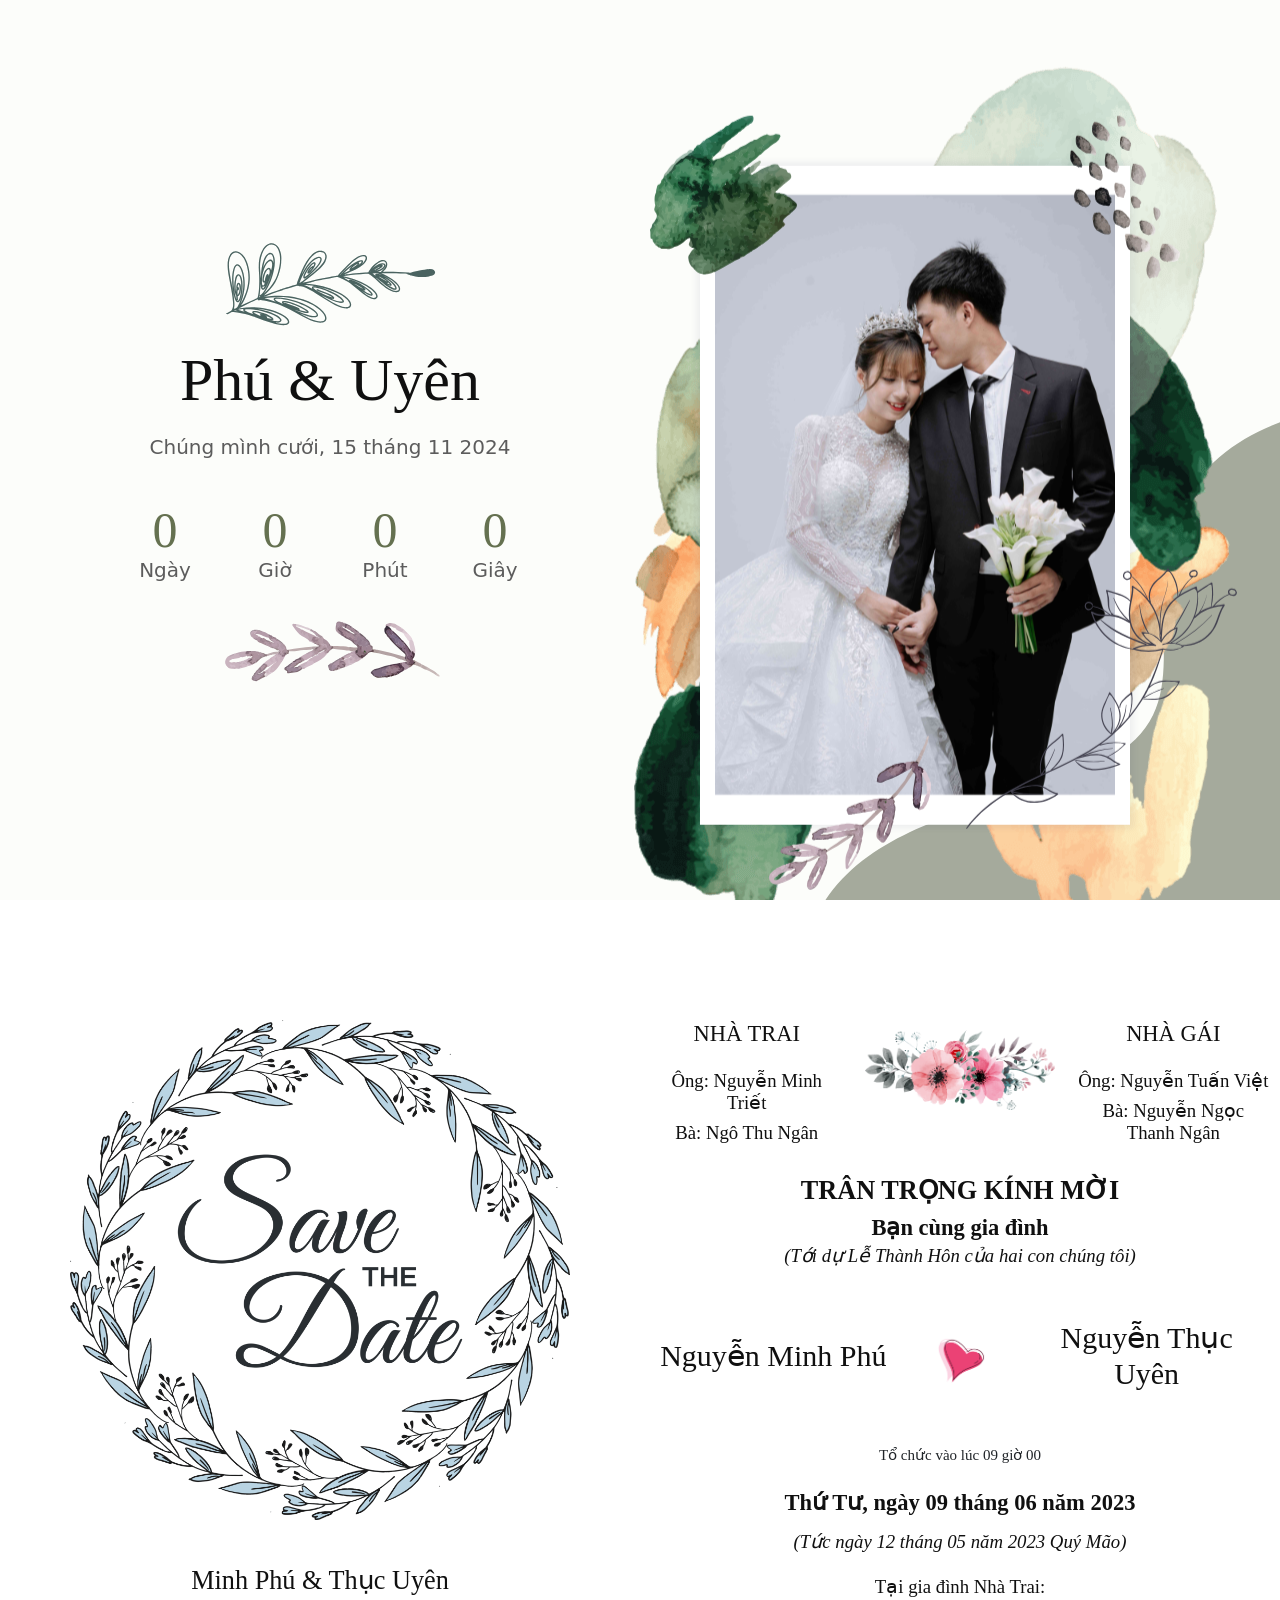
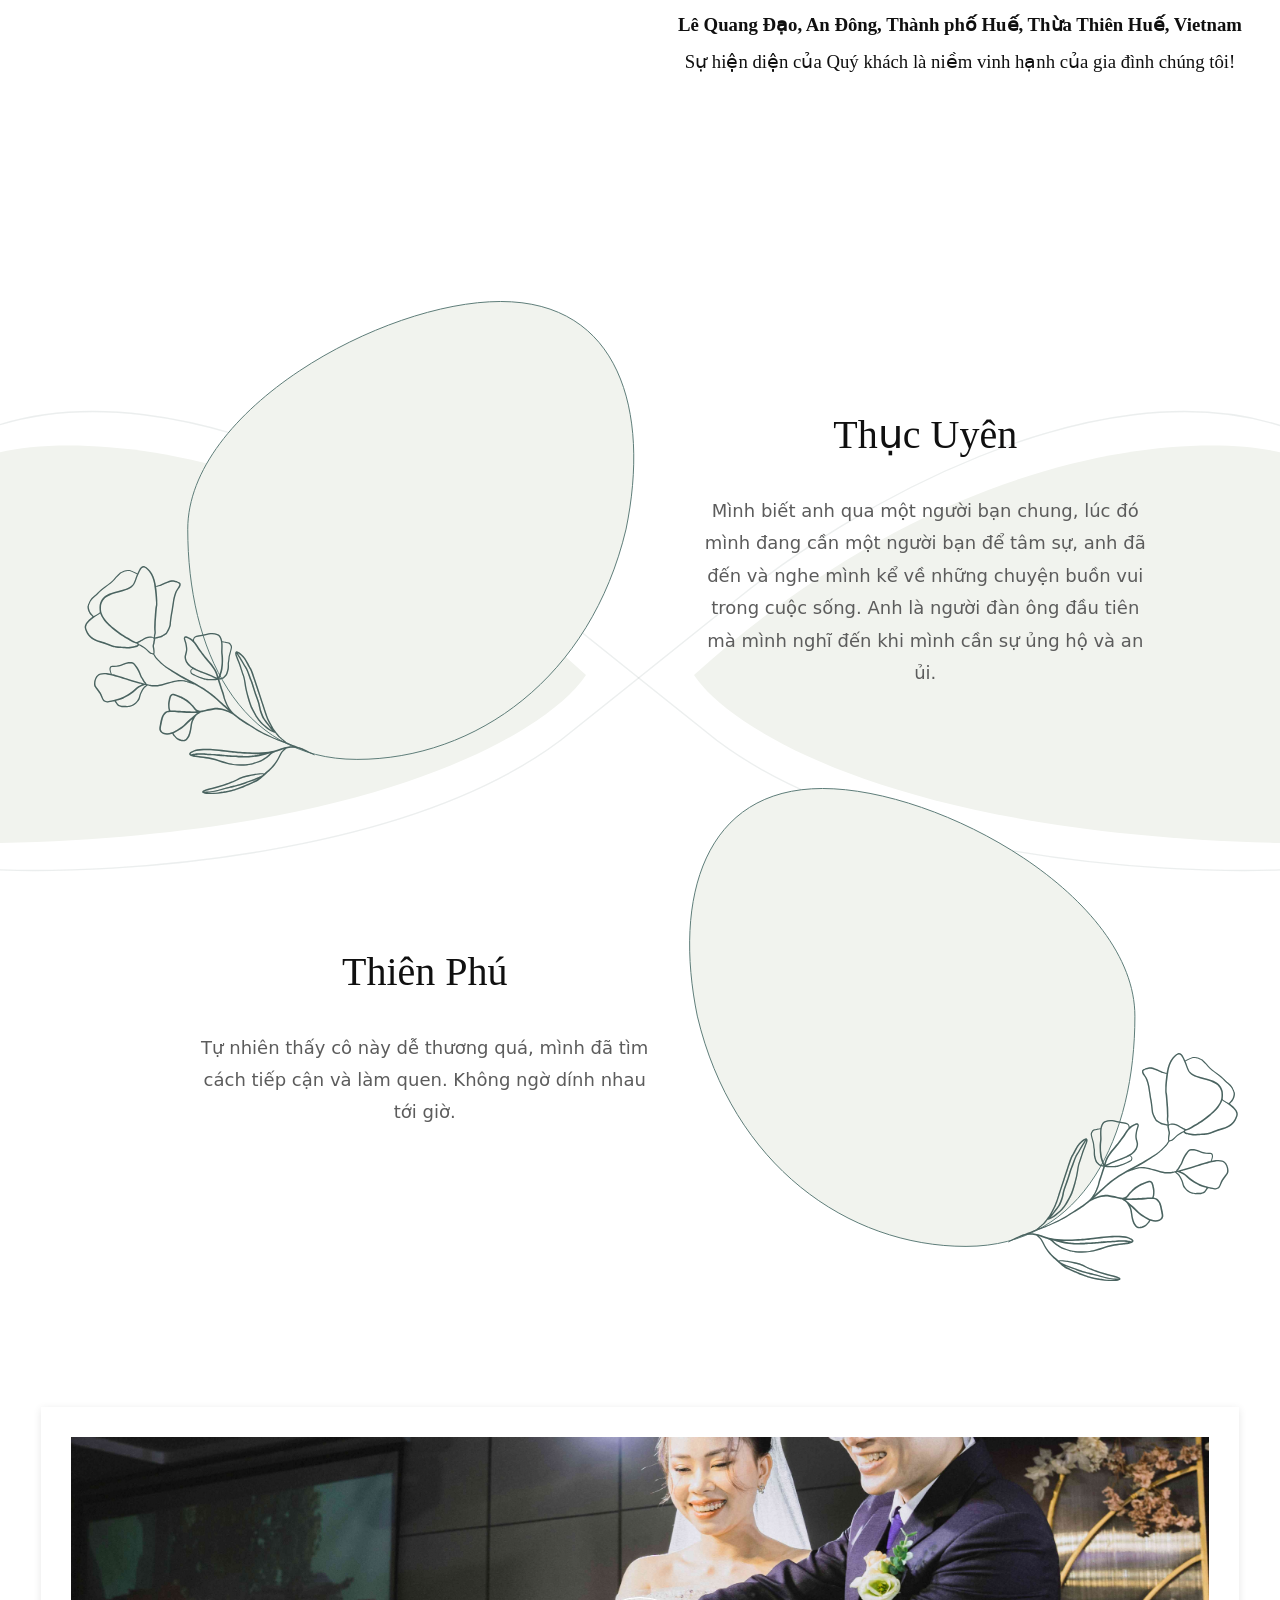
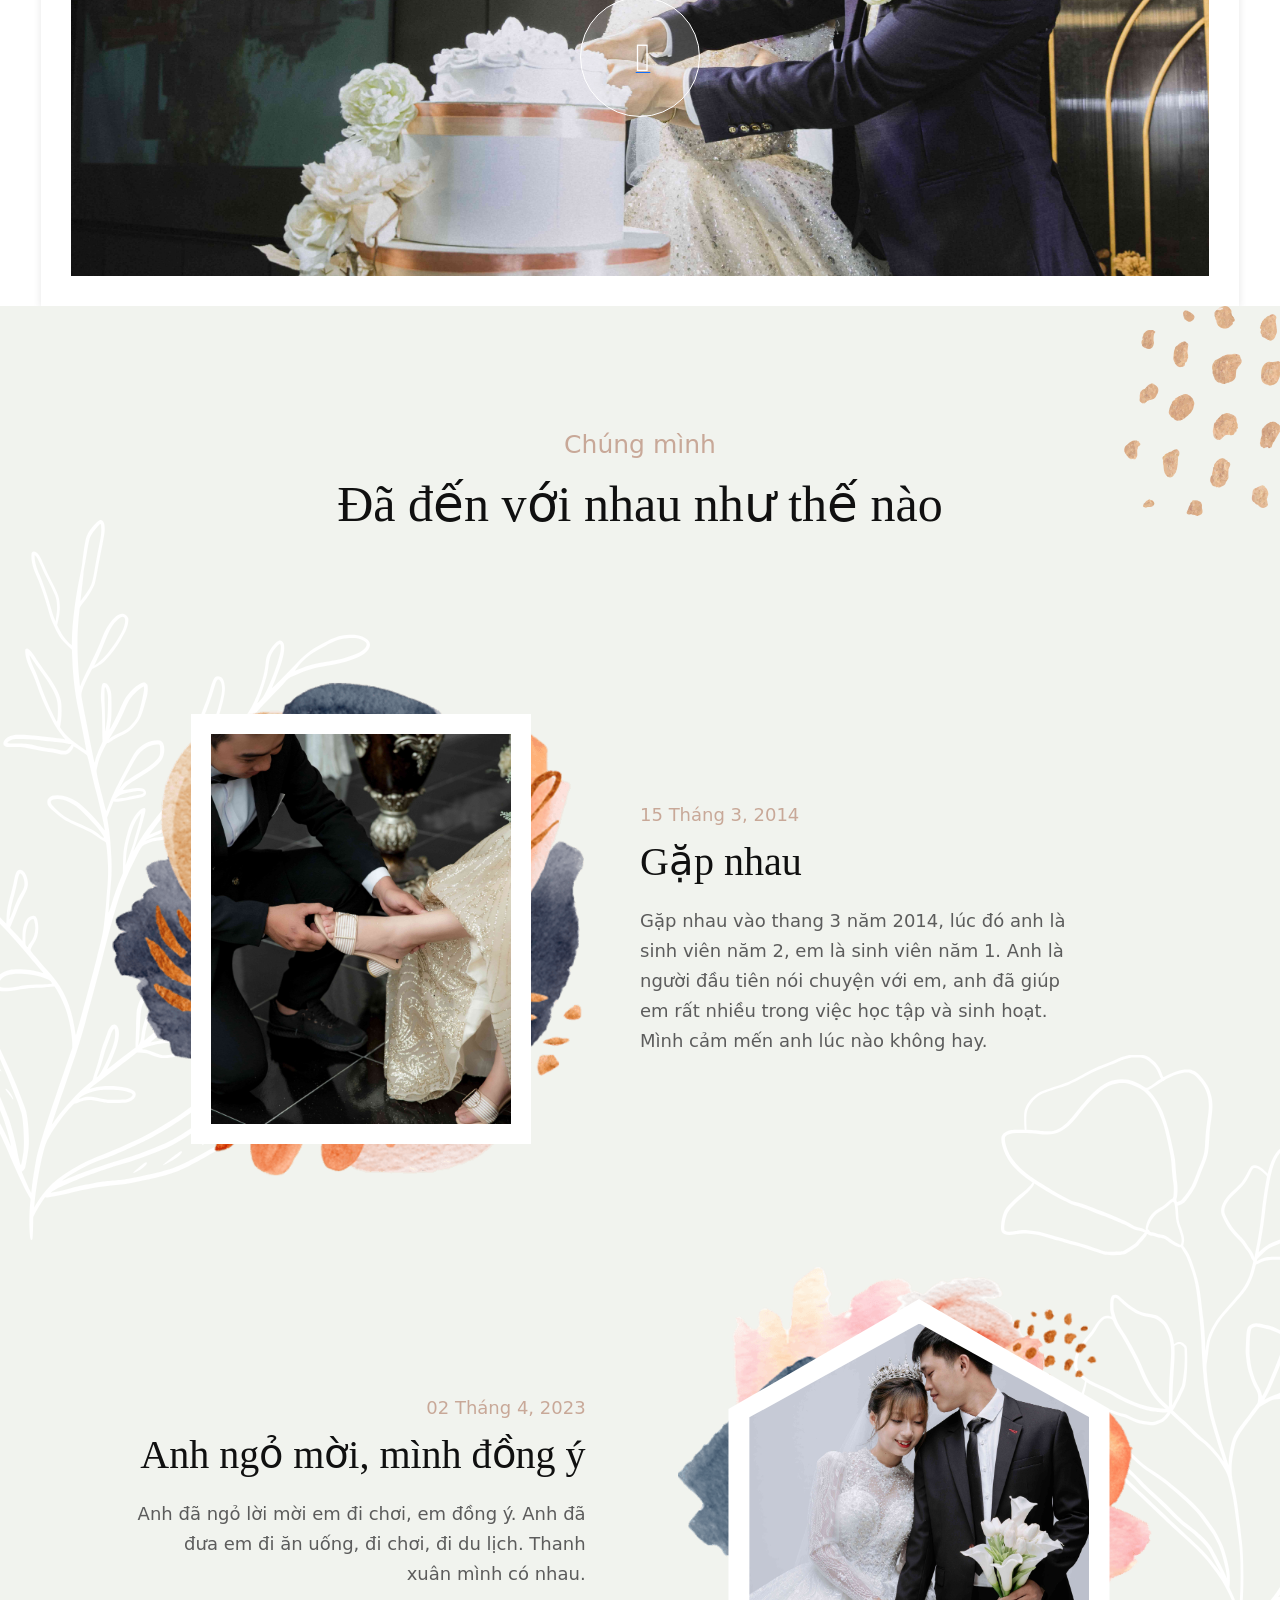
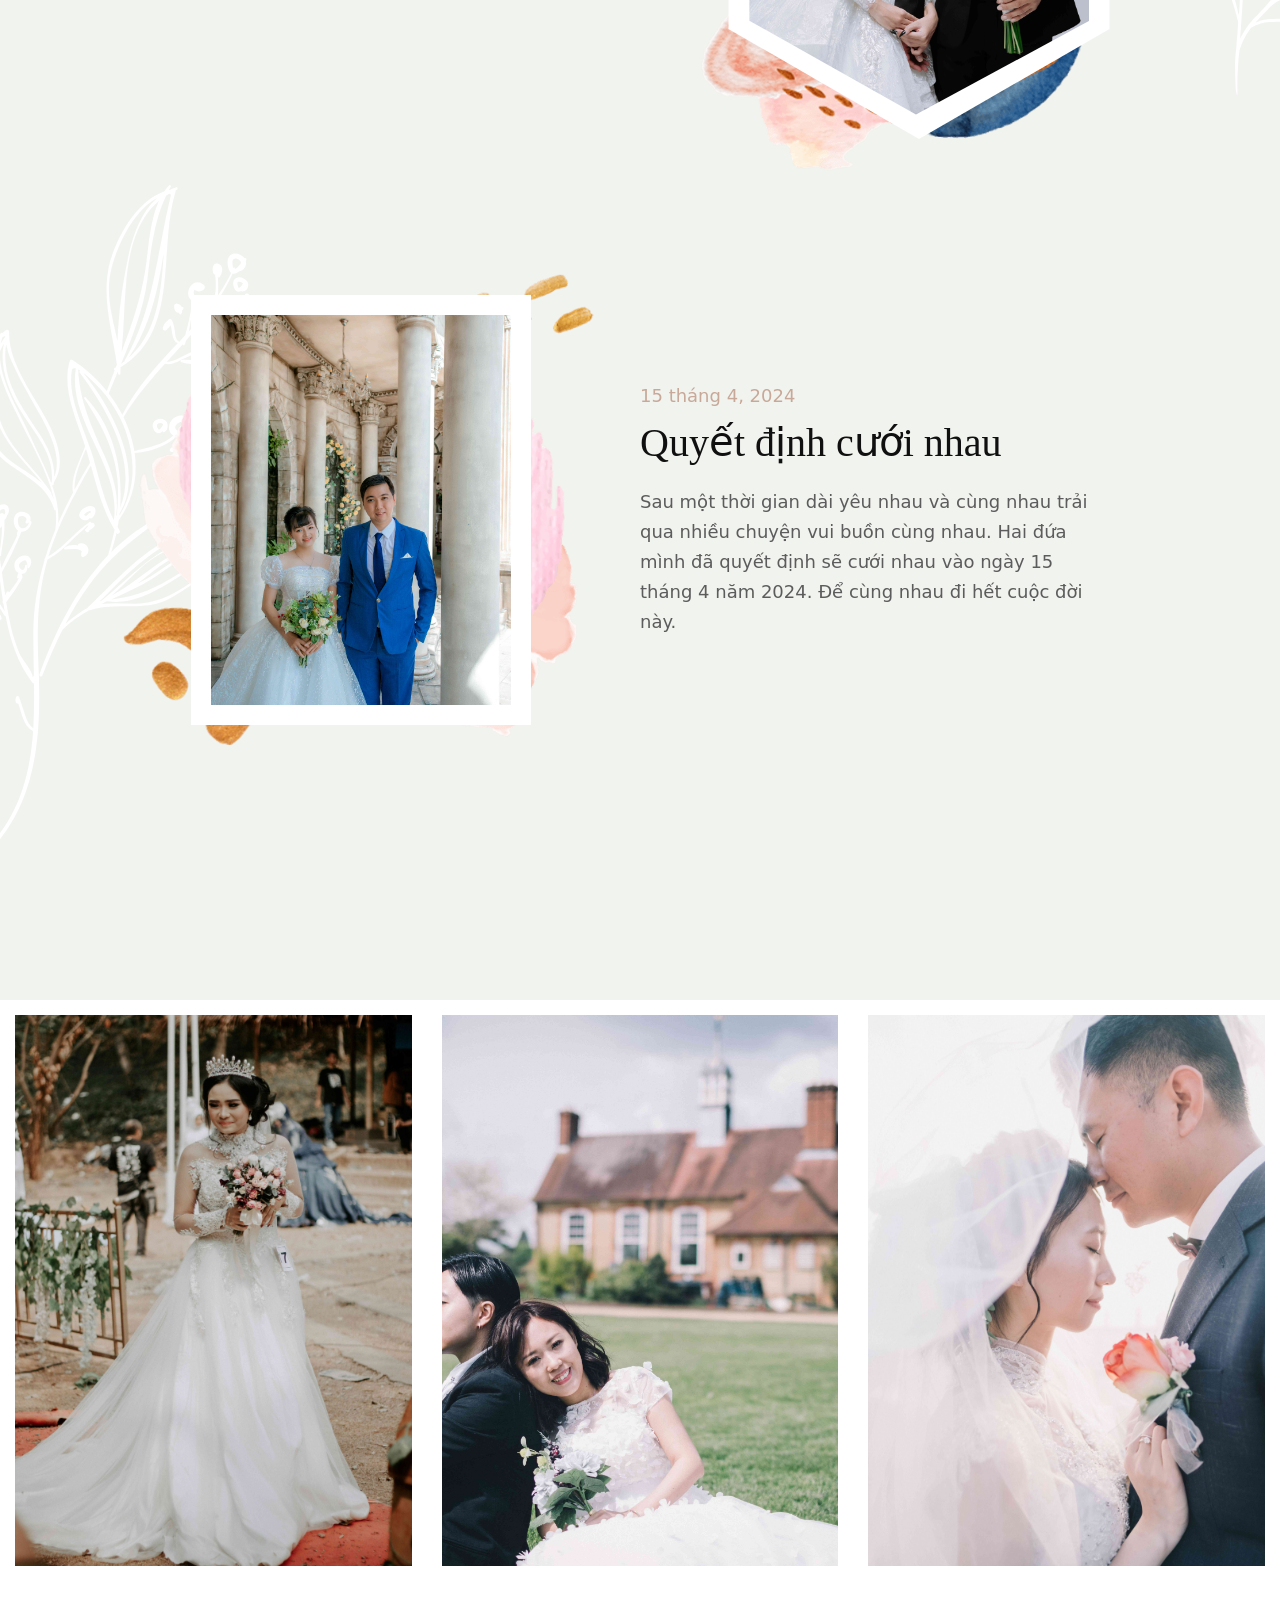
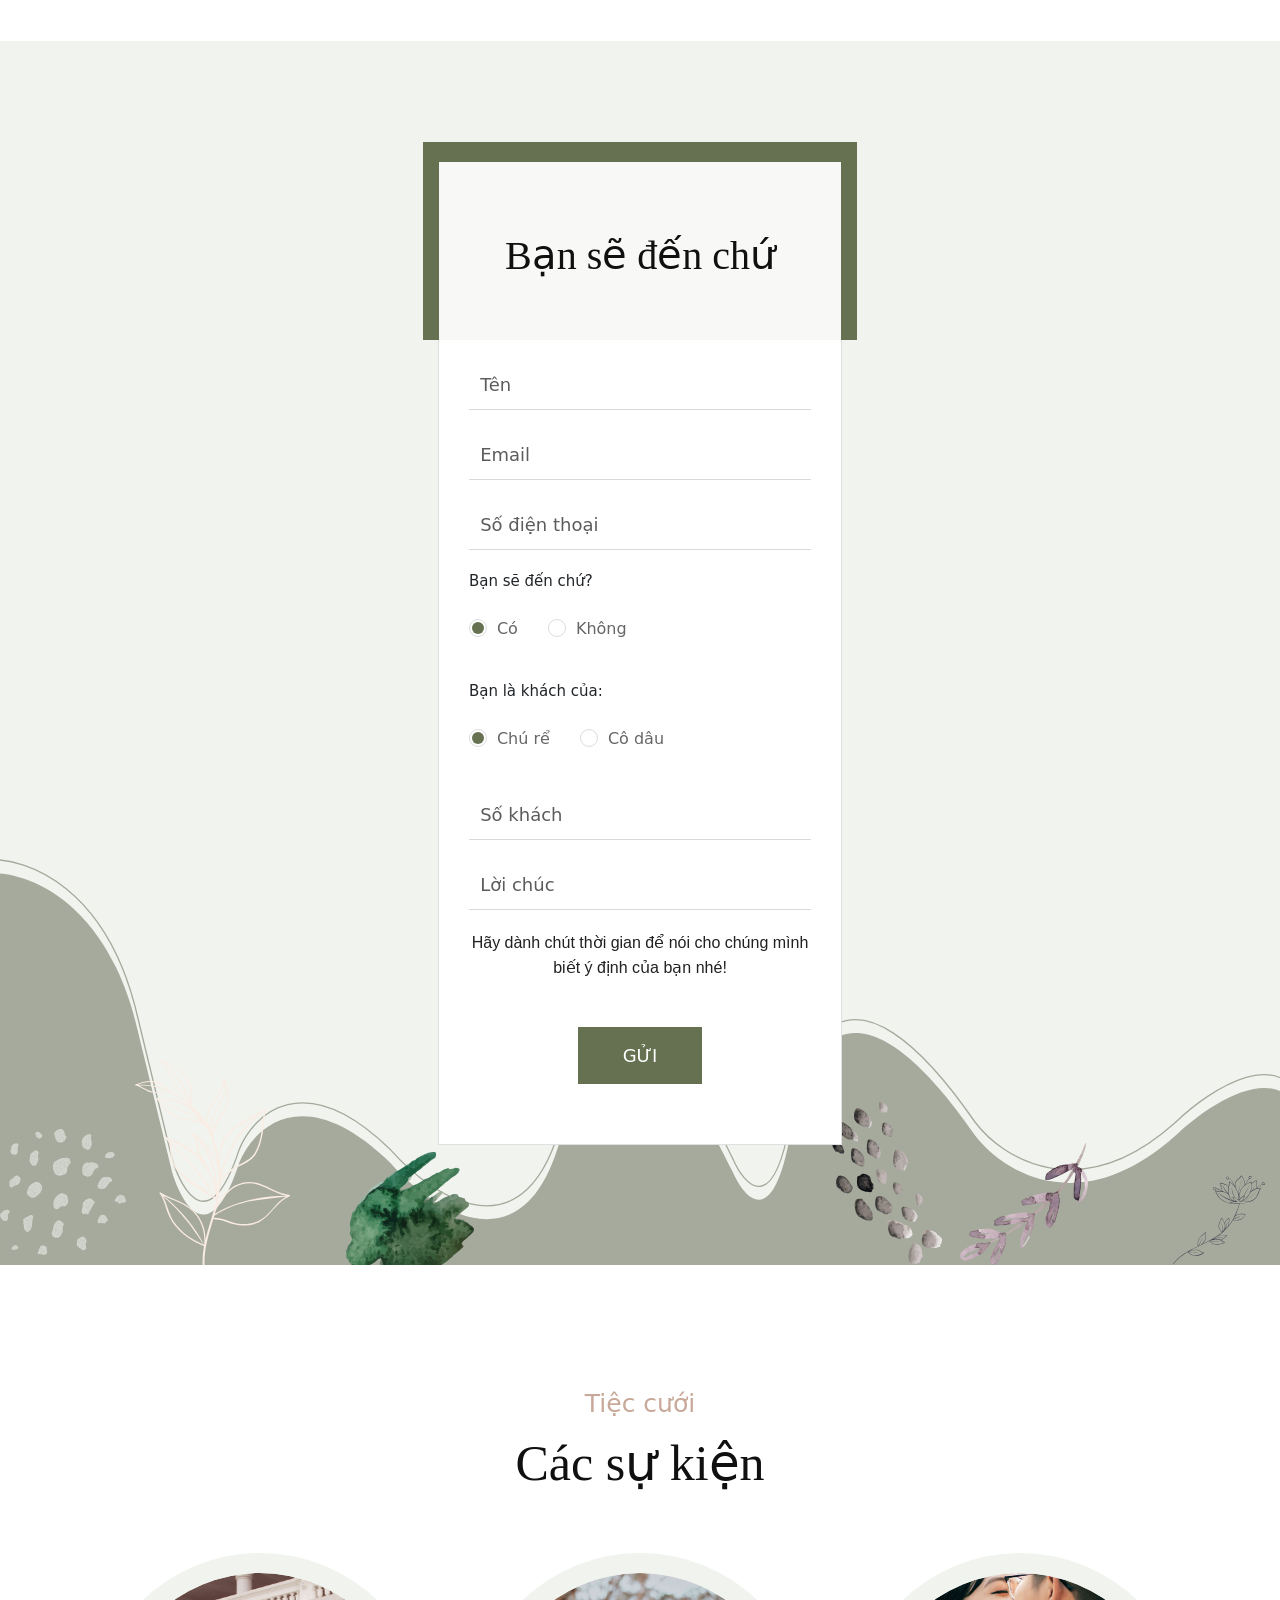
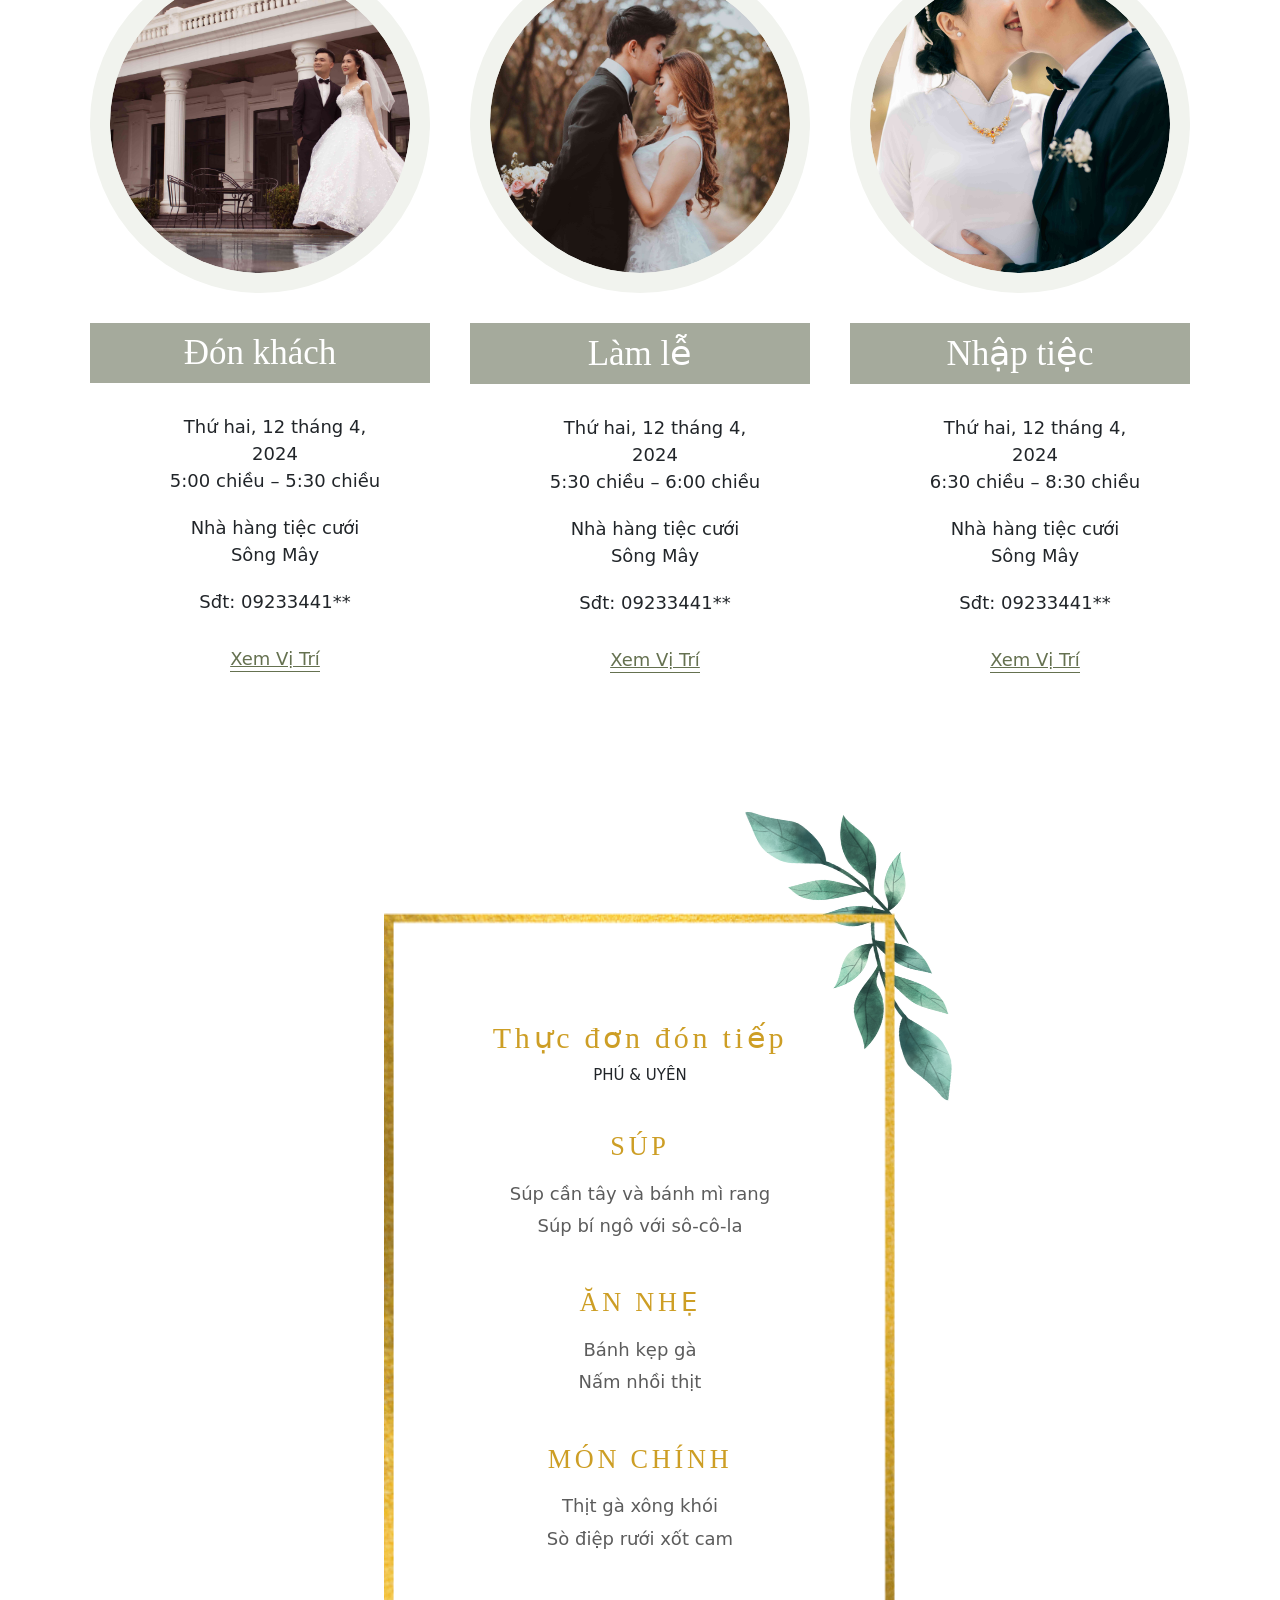
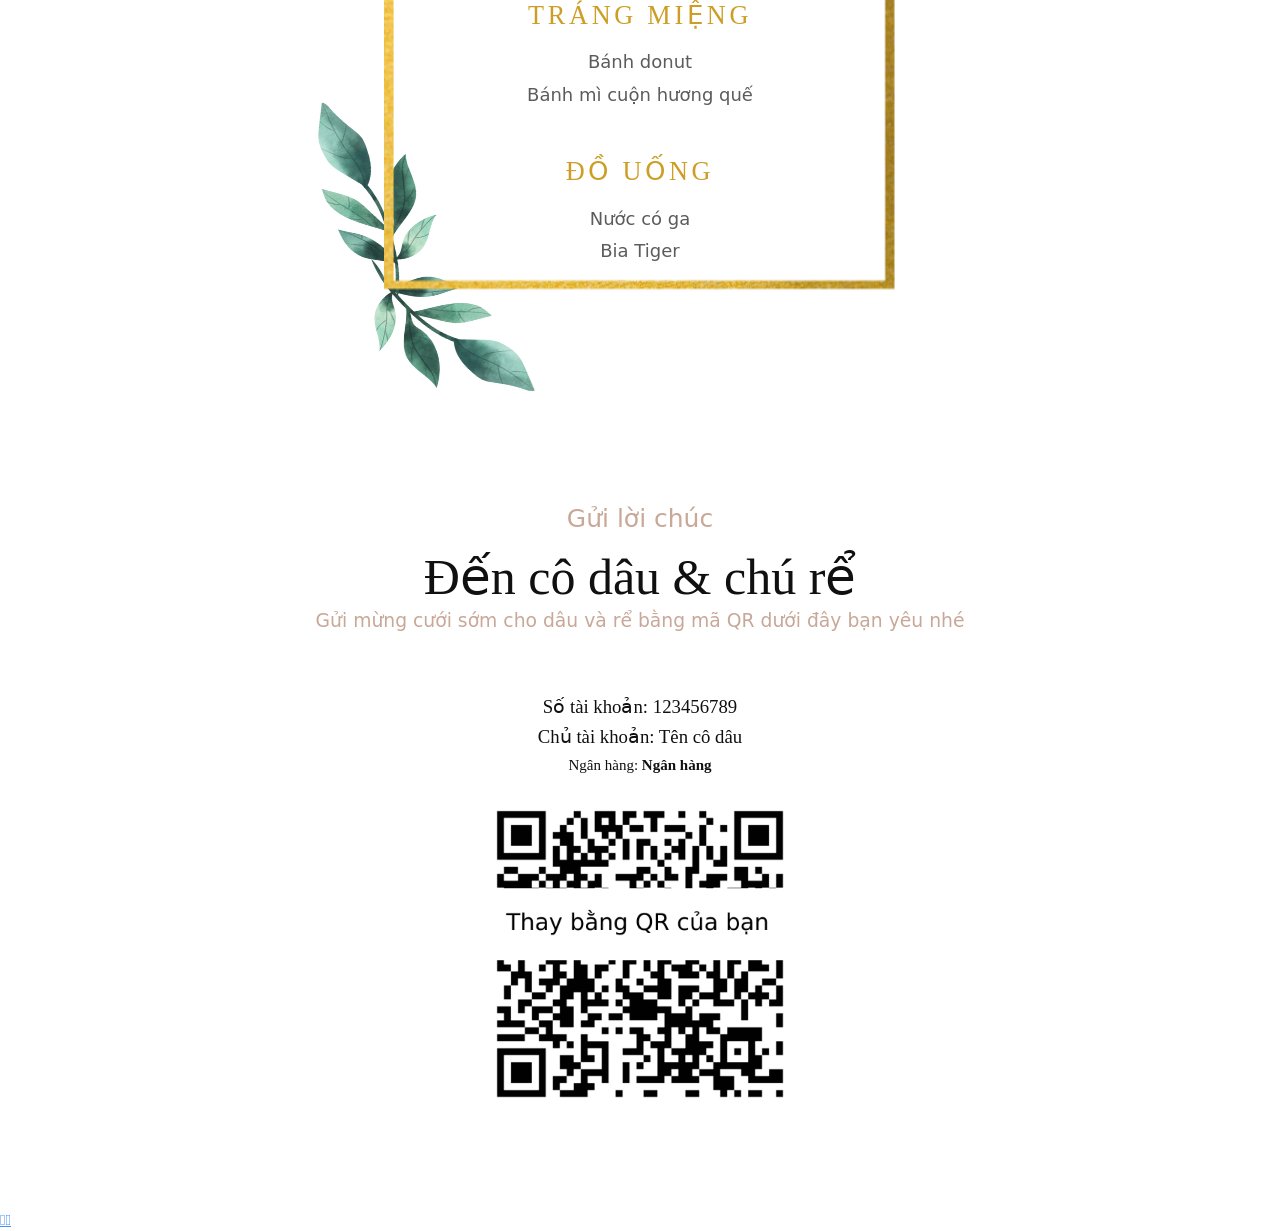
==== Đức @ Tài _ Thiệp cưới online _ Tạo thiệp cưới điện tử _ vesey.vn_files/live-html.html @ 3ccbeb2d "update code" ====
<!DOCTYPE html>
<!-- saved from url=(0056)https://api.vesey.click/api/cards/an_lon_nha_2/live-html -->
<html lang="en" class="js no-touch cssanimations csstransitions"><head><meta http-equiv="Content-Type" content="text/html; charset=UTF-8"> 
   <!--<base href="https://api.vesey.click/templates/">--><base href=".">
    
    <meta http-equiv="X-UA-Compatible" content="IE=edge">
    <meta name="viewport" content="width=device-width, initial-scale=1">
    <link href="./style.css" rel="stylesheet">
    <link href="./themify-icons.css" rel="stylesheet">
    <link href="./font-awesome.min.css" rel="stylesheet">
    <link href="./flaticon.css" rel="stylesheet">
    <link href="./bootstrap.min.css" rel="stylesheet">
    <link href="./animate.css" rel="stylesheet">
    <link href="./owl.carousel.css" rel="stylesheet">
    <link href="./owl.theme.css" rel="stylesheet">
    <link href="./slick.css" rel="stylesheet">
    <link href="./slick-theme.css" rel="stylesheet">
    <link href="./swiper.min.css" rel="stylesheet">
    <link href="./nice-select.css" rel="stylesheet">
    <link href="./owl.transitions.css" rel="stylesheet">
    <link href="./magnific-popup.css" rel="stylesheet">
    <link href="./jquery.fancybox.css" rel="stylesheet">
    <link href="./odometer-theme-default.css" rel="stylesheet">
    <link href="./jquery-ui.css" rel="stylesheet">

    <style type="text/css">
      .fancybox-margin {
        margin-right: 15px;
      }
    </style>
  <style type="text/css">.fancybox-margin{margin-right:17px;}</style></head><body><div id="fui-toast"></div><input type="hidden" id="vs-start-time" value="2024-10-10 00:03:00">
            <link rel="stylesheet" href="./vesey.css">
            <link rel="stylesheet" href="./toast.min.css">
        <div style="box-sizing: border-box;" class="page-wrapper" data-uuid="65962c65e02bf"><section style="box-sizing: border-box;" class="static-hero" data-uuid="65962c65e02c9" data-hidable="true" data-movable="true"><div style="box-sizing: border-box;" class="hero-container" data-uuid="65962c65e02cb"><div style="box-sizing: border-box;" class="hero-inner" data-uuid="65962c65e02cd"><div style="box-sizing: border-box;" class="container-fluid" data-uuid="65962c65e02ce"><div style="box-sizing: border-box;" class="row align-items-center" data-uuid="65962c65e02d0"><div style="box-sizing: border-box;" class="col-xl-6 col-lg-6 col-12" data-uuid="65962c65e02d1"><div style="box-sizing: border-box;" class="wpo-static-hero-inner" data-uuid="65962c65e02d2"><div style="box-sizing: border-box; visibility: visible; animation-duration: 1400ms; animation-name: fadeInUp;" id="irof4" class="shape-1 wow fadeInUp" data-uuid="65962c65e02d4" data-wow-duration="1400ms"><img style="box-sizing: border-box;" data-uuid="65962c65e02d5" alt="" src="./shape1.svg"></div><div style="box-sizing: border-box; visibility: visible; animation-duration: 1500ms; animation-name: fadeInUp;" id="ilf2l" class="slide-title wow fadeInUp" data-uuid="65962c65e02d7" data-wow-duration="1500ms"><h2 style="box-sizing: border-box;" data-uuid="65962c65e02d9" data-editable="true">Phú &amp; Uyên</h2></div><div style="box-sizing: border-box; visibility: visible; animation-duration: 1600ms; animation-name: fadeInUp;" id="italg" class="slide-text wow fadeInUp" data-uuid="65962c65e02da" data-wow-duration="1600ms" data-swiper-parallax="400"><p style="box-sizing: border-box;" data-uuid="65962c65e02dc" data-editable="true">
                    Chúng mình cưới, 15 tháng 11 2024
                  </p></div><div style="box-sizing: border-box; visibility: visible; animation-duration: 1700ms; animation-name: fadeInUp;" id="iu343" class="wpo-wedding-date wow fadeInUp" data-uuid="65962c65e02de" data-wow-duration="1700ms"><div style="box-sizing: border-box;" class="clock-grids" data-uuid="65962c65e02df"><div style="box-sizing: border-box;" data-uuid="65962c65e02e1" id="clock"><div style="box-sizing: border-box;" class="box" data-uuid="65962c65e02e2"><div style="box-sizing: border-box;" data-uuid="65962c65e02e4"><div style="box-sizing: border-box;" class="time vs-time-days" data-uuid="65962c65e02e5">0</div><span style="box-sizing: border-box;" data-uuid="65962c65e02e7">Ngày</span></div></div><div style="box-sizing: border-box;" class="box" data-uuid="65962c65e02e9"><div style="box-sizing: border-box;" data-uuid="65962c65e02ea"><div style="box-sizing: border-box;" class="time vs-time-hours" data-uuid="65962c65e02ec">0</div><span style="box-sizing: border-box;" data-uuid="65962c65e02ee">Giờ</span></div></div><div style="box-sizing: border-box;" class="box" data-uuid="65962c65e02ef"><div style="box-sizing: border-box;" data-uuid="65962c65e02f1"><div style="box-sizing: border-box;" class="time vs-time-minutes" data-uuid="65962c65e02f3">0</div><span style="box-sizing: border-box;" data-uuid="65962c65e02f5">Phút</span></div></div><div style="box-sizing: border-box;" class="box" data-uuid="65962c65e02f6"><div style="box-sizing: border-box;" data-uuid="65962c65e02f8"><div style="box-sizing: border-box;" class="time vs-time-seconds" data-uuid="65962c65e02fa">0</div><span style="box-sizing: border-box;" data-uuid="65962c65e02fc">Giây</span></div></div></div></div></div><div style="box-sizing: border-box; visibility: visible; animation-duration: 1800ms; animation-name: fadeInUp;" id="ix90k" class="shape-2 wow fadeInUp" data-uuid="65962c65e02fe" data-wow-duration="1800ms"><img style="box-sizing: border-box;" data-uuid="65962c65e0300" alt="" src="./shape2.svg"></div><div style="box-sizing: border-box;" class="clearfix" data-uuid="65962c65e0302"></div></div></div></div></div></div></div><div style="box-sizing: border-box;" class="static-hero-right" data-uuid="65962c65e0304"><div style="box-sizing: border-box; transform: translate3d(0px, 0px, 0px); transform-style: preserve-3d; backface-visibility: hidden; position: relative;" class="static-hero-img scene" data-uuid="65962c65e0306" id="scene"><div style="box-sizing: border-box;" class="static-hero-img-inner" data-uuid="65962c65e0308"><img style="box-sizing: border-box; aspect-ratio: 7/11; object-fit: contain;" id="itfs5" data-uuid="65962c65e030a" alt="" src="./pexels-tran-long-13114541.jpg" data-editable="true"></div><div style="box-sizing: border-box; visibility: visible; animation-delay: 0.5s; animation-name: fadeInDown;" id="imbrp" class="static-hero-shape-1 wow fadeInDown" data-uuid="65962c65e030d" data-wow-delay=".5s"><span style="box-sizing: border-box; transform: translate3d(-1.18594px, 0.905788px, 0px); transform-style: preserve-3d; backface-visibility: hidden; position: relative; display: block; left: 0px; top: 0px;" id="iyrz9" class="layer" data-uuid="65962c65e030f" data-depth="0.25"><img style="box-sizing: border-box;" data-uuid="65962c65e0311" alt="" src="./shape3.svg"></span></div><div style="box-sizing: border-box; visibility: visible; animation-delay: 0.5s; animation-name: fadeInDown;" id="i1xj3" class="static-hero-shape-2 wow fadeInDown" data-uuid="65962c65e0313" data-wow-delay=".5s"><span style="box-sizing: border-box; transform: translate3d(-2.13469px, 1.63042px, 0px); transform-style: preserve-3d; backface-visibility: hidden; position: absolute; display: block; left: 0px; top: 0px;" id="imdfn" class="layer" data-uuid="65962c65e0315" data-depth="0.45"><img style="box-sizing: border-box;" data-uuid="65962c65e0318" alt="" src="./shape4.svg"></span></div><div style="box-sizing: border-box;" class="static-hero-shape-3" data-uuid="65962c65e031a"><span style="box-sizing: border-box; transform: translate3d(-3.08344px, 2.35505px, 0px); transform-style: preserve-3d; backface-visibility: hidden; position: absolute; display: block; left: 0px; top: 0px;" id="ili8l" class="layer" data-uuid="65962c65e031c" data-depth="0.65"><img style="box-sizing: border-box;" data-uuid="65962c65e031f" alt="" src="./shape5.svg"></span></div><div style="box-sizing: border-box; visibility: visible; animation-delay: 0.5s; animation-name: fadeInUp;" id="i7iyx" class="static-hero-shape-4 wow fadeInUp" data-uuid="65962c65e0321" data-wow-delay=".5s"><img style="box-sizing: border-box;" data-uuid="65962c65e0323" alt="" src="./shape6.svg"></div></div><div style="box-sizing: border-box;" class="static-hero-img-bg" data-uuid="65962c65e0326"><img style="box-sizing: border-box;" data-uuid="65962c65e0328" alt="" src="./bg-shape.png"></div></div><div style="box-sizing: border-box;" class="right-shape" data-uuid="65962c65e032a"><svg style="box-sizing: border-box;" data-uuid="65962c65e032d" fill="none" viewBox="0 0 650 597" xmlns="http://www.w3.org/2000/svg"><path style="box-sizing: border-box;" data-uuid="65962c65e032f" d="M717 0C717 0 527.91 0 475.696 129.736C423.481 259.472 501.092 358.185 396.683 423.034C292.274 487.902 74.9839 485.573 26.2847 646.096C-22.3947 806.598 11.4538 863 11.4538 863L653.509 803.776L717 0Z"></path></svg></div></section><section style="box-sizing: border-box;" class="wpo-event-section section-padding" data-uuid="65962c65e0332" data-hidable="true" data-movable="true" id="invitation"><div style="box-sizing: border-box;" id="irdqb" class="container-fluid" data-uuid="65962c65e0335"><div style="box-sizing: border-box;" id="iksd3" class="row" data-uuid="65962c65e0337"><div style="box-sizing: border-box; padding: 0 20px;" id="ih9vw" class="col-sm-12 col-lg-6 text-center d-flex flex-column align-items-center" data-uuid="65962c65e033a"><div style="box-sizing: border-box; max-width: 500px; max-height: 500px;" data-uuid="65962c65e033d" id="i9c0u"><img style="box-sizing: border-box; width: 100%; height: 100%; object-fit: contain;" data-uuid="65962c65e033f" id="ir2n7" data-editable="true" src="./save-the-date-bg-1.webp"></div><h3 style="box-sizing: border-box;" id="i8u2s" class="mt-5 h3" data-uuid="65962c65e0342" data-editable="true">
            Minh Phú &amp; Thục Uyên
          </h3></div><div style="box-sizing: border-box;" id="io5ae" class="col-lg-6 col-sm-12 card-description" data-uuid="65962c65e0345"><div style="box-sizing: border-box;" id="iwbgd" class="row text-center" data-uuid="65962c65e0347"><div style="box-sizing: border-box;" id="i40is" class="col-lg-4 col-4" data-uuid="65962c65e034a"><h4 style="box-sizing: border-box;" id="im42b" class="text-uppercase font-questrial" data-uuid="65962c65e034d" data-editable="true">
                Nhà Trai
              </h4><h5 style="box-sizing: border-box;" id="i3634" class="font-questrial mt-4" data-uuid="65962c65e0350" data-editable="true">
                Ông: Nguyễn Minh Triết
              </h5><h5 style="box-sizing: border-box;" id="i7ypi" class="font-questrial" data-uuid="65962c65e0353" data-editable="true">
                Bà: Ngô Thu Ngân
              </h5></div><div style="box-sizing: border-box;" id="iquxl" class="col-lg-4 col-4" data-uuid="65962c65e0356"><img height="100" width="230" style="box-sizing: border-box; width: 230px; height: 100px; object-fit: contain;" data-uuid="65962c65e0359" data-editable="true" id="io6n2" src="./flower.png"></div><div style="box-sizing: border-box;" id="i24i6" class="col-lg-4 col-4" data-uuid="65962c65e035c"><h4 style="box-sizing: border-box;" id="iqh22" class="text-uppercase font-questrial" data-uuid="65962c65e035f" data-editable="true">
                Nhà Gái
              </h4><h5 style="box-sizing: border-box;" id="igrjs" class="font-questrial mt-4" data-uuid="65962c65e0362" data-editable="true">
                Ông: Nguyễn Tuấn Việt
              </h5><h5 style="box-sizing: border-box;" id="iugqp" class="font-questrial" data-uuid="65962c65e0365" data-editable="true">
                Bà: Nguyễn Ngọc Thanh Ngân
              </h5></div></div><div style="box-sizing: border-box;" id="in9p2" class="row text-center mt-4" data-uuid="65962c65e0368"><h3 style="box-sizing: border-box;" id="itdd1" class="font-questrial fw-bold" data-uuid="65962c65e036b" data-editable="true">
              TRÂN TRỌNG KÍNH MỜI
            </h3><div style="box-sizing: border-box;" data-uuid="65962c65e036e"><h4 style="box-sizing: border-box; font-weight: 600; display: inline;" class="font-questrial vs-attendance-name-text" data-uuid="65962c65e0372" data-editable="true" id="ivy7a8">
                Bạn cùng gia đình
              </h4></div><h5 style="box-sizing: border-box;" id="iz80zx" class="font-questrial mt-1 fst-italic" data-uuid="65962c65e0378" data-editable="true">
              (Tới dự Lễ Thành Hôn của hai con chúng tôi)
            </h5></div><div style="box-sizing: border-box;" id="ip34hu" class="row mt-5 d-flex align-items-center" data-uuid="65962c65e037c"><div style="box-sizing: border-box;" id="igmulm" class="col-lg-5 text-center" data-uuid="65962c65e037f"><h2 style="box-sizing: border-box;" id="itard2" data-uuid="65962c65e0382" data-editable="true">
                Nguyễn Minh Phú
              </h2></div><div style="box-sizing: border-box;" id="i9vmas" class="col-lg-2 text-center" data-uuid="65962c65e0386"><img style="box-sizing: border-box; width: 50px; height: 50px; object-fit: contain;" data-uuid="65962c65e0389" height="50" width="50" id="ionwh6" data-editable="true" src="./heart.png"></div><div style="box-sizing: border-box;" id="it2af3" class="col-lg-5 text-center bride-name" data-uuid="65962c65e038d"><h2 style="box-sizing: border-box;" id="ia2dzp" data-uuid="65962c65e0390" data-editable="true">
                Nguyễn Thục Uyên
              </h2></div></div><div style="box-sizing: border-box;" id="iuiizh" class="text-center mt-5" data-uuid="65962c65e0394"><span style="box-sizing: border-box;" id="i0d0yn" class="font-questrial" data-uuid="65962c65e0397" data-editable="true">Tổ chức vào lúc 09 giờ 00</span><h4 style="box-sizing: border-box;" id="iyoh76" class="fw-bold font-questrial mt-4" data-uuid="65962c65e039b" data-editable="true">
              Thứ Tư, ngày 09 tháng 06 năm 2023
            </h4><h5 style="box-sizing: border-box;" id="iwy59k" class="font-questrial mt-3 fst-italic" data-uuid="65962c65e039f" data-editable="true">
              (Tức ngày 12 tháng 05 năm 2023 Quý Mão)
            </h5><h5 style="box-sizing: border-box;" id="ianxpt" class="mt-4 font-questrial" data-uuid="65962c65e03af" data-editable="true">
              Tại gia đình Nhà Trai:
            </h5><h5 style="box-sizing: border-box;" id="i7oz5q" class="fw-bold font-questrial mt-3" data-uuid="65962c65e03b3" data-editable="true">
              Lê Quang Đạo, An Đông, Thành phố Huế, Thừa Thiên Huế, Vietnam
            </h5><h5 style="box-sizing: border-box;" id="ir4zdr" class="font-dancing mt-3" data-uuid="65962c65e03b7" data-editable="true">
              Sự hiện diện của Quý khách là niềm vinh hạnh của gia đình
              chúng tôi!
            </h5></div></div></div></div></section><section style="box-sizing: border-box;" class="wpo-couple-section section-padding" data-uuid="65962c65e03bb" id="couple" data-hidable="true" data-movable="true"><div style="box-sizing: border-box;" class="container" data-uuid="65962c65e03bf"><div style="box-sizing: border-box;" class="couple-area clearfix" data-uuid="65962c65e03c3"><div style="box-sizing: border-box;" class="row align-items-center" data-uuid="65962c65e03c7"><div style="box-sizing: border-box;" class="col col-md-12 col-12" data-uuid="65962c65e03ca"><div style="box-sizing: border-box;" class="couple-item" data-uuid="65962c65e03ce"><div style="box-sizing: border-box; visibility: visible; animation-duration: 1700ms; animation-name: fadeInLeftSlow;" id="i2vb21" class="couple-img-wrap wow fadeInLeftSlow" data-uuid="65962c65e03d2" data-wow-duration="1700ms"><div style="box-sizing: border-box; mask-image: url(./habibi2/mask-1.svg); -webkit-mask-image: url(./habibi2/mask-1.svg);" id="iwiq0g" class="couple-img" data-uuid="65962c65e03d6"><img width="514" style="box-sizing: border-box; aspect-ratio: 257/229; object-fit: cover; width: 514px;" id="i7robg" data-uuid="65962c65e03da" alt="" src="./pexels-tieu-bao-truong-7304552.jpg" data-editable="true"></div><div style="box-sizing: border-box;" class="c-shape" data-uuid="65962c65e03de"><img style="box-sizing: border-box;" data-uuid="65962c65e03e2" alt="" src="./image-bg.svg"></div></div><div style="box-sizing: border-box; visibility: visible; animation-duration: 1700ms; animation-name: fadeInRightSlow;" id="it4r61" class="couple-text wow fadeInRightSlow" data-uuid="65962c65e03e6" data-wow-duration="1700ms"><h3 style="box-sizing: border-box;" data-uuid="65962c65e03ea" data-editable="true">Thục Uyên</h3><p style="box-sizing: border-box;" data-uuid="65962c65e03ee" data-editable="true">
                  Mình biết anh qua một người bạn chung, lúc đó mình đang
                  cần một người bạn để tâm sự, anh đã đến và nghe mình kể về
                  những chuyện buồn vui trong cuộc sống. Anh là người đàn
                  ông đầu tiên mà mình nghĩ đến khi mình cần sự ủng hộ và an
                  ủi.
                </p></div></div></div><div style="box-sizing: border-box;" class="col col-md-12 col-12" data-uuid="65962c65e03f2"><div style="box-sizing: border-box;" class="couple-item" data-uuid="65962c65e03f7"><div style="box-sizing: border-box; visibility: visible; animation-duration: 1700ms; animation-name: fadeInRightSlow;" id="in16f8" class="couple-img-wrap wow fadeInRightSlow" data-uuid="65962c65e03fb" data-wow-duration="1700ms"><div style="box-sizing: border-box; mask-image: url(./habibi2/mask-2.svg); -webkit-mask-image: url(./habibi2/mask-2.svg);" id="iidjqh" class="couple-img" data-uuid="65962c65e03ff"><img width="514" style="box-sizing: border-box; aspect-ratio: 257/229; object-fit: cover; width: 514px;" id="ih1gy1" data-uuid="65962c65e0403" alt="" src="./pexels-hien-nguyen-2835322.jpg" data-editable="true"></div><div style="box-sizing: border-box;" class="c-shape" data-uuid="65962c65e0407"><img style="box-sizing: border-box;" data-uuid="65962c65e040c" alt="" src="./image-bg.svg"></div></div><div style="box-sizing: border-box; visibility: visible; animation-duration: 1700ms; animation-name: fadeInLeftSlow;" id="i815mc" class="couple-text wow fadeInLeftSlow" data-uuid="65962c65e0410" data-wow-duration="1700ms"><h3 style="box-sizing: border-box;" data-uuid="65962c65e0414" data-editable="true">Thiên Phú</h3><p style="box-sizing: border-box;" data-uuid="65962c65e0418" data-editable="true">
                  Tự nhiên thấy cô này dễ thương quá, mình đã tìm cách tiếp
                  cận và làm quen. Không ngờ dính nhau tới giờ.
                </p></div></div></div></div></div></div><div style="box-sizing: border-box;" class="shape-1" data-uuid="65962c65e041d"><svg style="box-sizing: border-box;" data-uuid="65962c65e0428" xmlns="http://www.w3.org/2000/svg" fill="none" viewBox="0 0 1920 692"><g style="box-sizing: border-box;" data-uuid="65962c65e042e" opacity="0.1"><path style="box-sizing: border-box;" class="stroke-color" data-uuid="65962c65e0433" stroke-width="2" stroke="" d="M-11 689C176.333 697 609 669.4 841 495L1111 279C1263.67 154.333 1640.6 -71.0002 1927 24.9998"></path><path style="box-sizing: border-box;" data-uuid="65962c65e0438" stroke-width="2" stroke-opacity="0.2" stroke="black" d="M-11 689C176.333 697 609 669.4 841 495L1111 279C1263.67 154.333 1640.6 -71.0002 1927 24.9998"></path></g><g style="box-sizing: border-box;" data-uuid="65962c65e043d" opacity="0.1"><path style="box-sizing: border-box;" class="stroke-color" data-uuid="65962c65e0442" stroke-width="2" stroke="" d="M1927 689C1739.67 697 1307 669.4 1075 495L805 279C652.333 154.333 275.4 -71.0002 -11 24.9998"></path><path style="box-sizing: border-box;" data-uuid="65962c65e0446" stroke-width="2" stroke-opacity="0.2" stroke="black" d="M1927 689C1739.67 697 1307 669.4 1075 495L805 279C652.333 154.333 275.4 -71.0002 -11 24.9998"></path></g><path style="box-sizing: border-box;" class="fill-color" data-uuid="65962c65e044b" fill="" d="M879 397C501.4 54.5998 135 31.6665 -1 62.9998V649C579.8 636.2 827.667 475.667 879 397Z"></path><path style="box-sizing: border-box;" class="fill-color" data-uuid="65962c65e0450" fill="" d="M1041 397C1418.6 54.5998 1785 31.6665 1921 62.9998V649C1340.2 636.2 1092.33 475.667 1041 397Z"></path></svg></div></section><section style="box-sizing: border-box;" class="wpo-video-section pb-0 section-padding" data-uuid="65962c65e0455" data-hidable="true" data-movable="true"><h2 style="box-sizing: border-box;" class="hidden" data-uuid="65962c65e045a">some</h2><div style="box-sizing: border-box;" class="container-fluid" data-uuid="65962c65e045e"><div style="box-sizing: border-box;" class="video-wrap" data-uuid="65962c65e0463"><img style="box-sizing: border-box; aspect-ratio: 477/184; object-fit: cover;" id="ihz3ug" data-uuid="65962c65e0468" alt="" src="./pexels-nguyen-xuan-trung-17586999.jpg" data-editable="true"><a style="box-sizing: border-box;" class="video-btn vs-video-btn" data-type="iframe" href="https://www.youtube.com/embed/y_-fOq2Q8-o" data-uuid="65962c65e046d"><i style="box-sizing: border-box;" class="fi flaticon-play" data-uuid="65962c65e0472"></i></a></div></div></section><section style="box-sizing: border-box;" class="wpo-story-section section-padding" data-uuid="65962c65e0477" id="story" data-hidable="true" data-movable="true"><div style="box-sizing: border-box;" class="container" data-uuid="65962c65e047c"><div style="box-sizing: border-box;" class="wpo-section-title" data-uuid="65962c65e0481"><span style="box-sizing: border-box;" data-uuid="65962c65e0486" data-editable="true">Chúng mình</span><h2 style="box-sizing: border-box;" data-uuid="65962c65e048b" data-editable="true">Đã đến với nhau như thế nào</h2></div><div style="box-sizing: border-box;" class="wpo-story-wrap" data-uuid="65962c65e0490"><div style="box-sizing: border-box;" class="wpo-story-item" data-uuid="65962c65e0495"><div style="box-sizing: border-box;" class="wpo-story-img-wrap" data-uuid="65962c65e049a"><div style="box-sizing: border-box; visibility: visible; animation-duration: 1000ms; animation-name: zoomIn;" id="il6t0a" class="wpo-story-img wow zoomIn" data-uuid="65962c65e04a0" data-wow-duration="1000ms"><img style="box-sizing: border-box; aspect-ratio: 10/13; object-fit: cover;" id="iap5pq" data-uuid="65962c65e04a5" alt="" src="./pexels-hien-nguyen-2835322.jpg" data-editable="true"></div><div style="box-sizing: border-box;" class="wpo-img-shape" data-uuid="65962c65e04aa"><img style="box-sizing: border-box;" data-uuid="65962c65e04af" alt="" src="./shape.png"></div></div><div style="box-sizing: border-box;" class="wpo-story-content" data-uuid="65962c65e04b5"><div style="box-sizing: border-box; visibility: visible; animation-duration: 1700ms; animation-name: fadeInRightSlow;" id="i1byej" class="wpo-story-content-inner wow fadeInRightSlow" data-uuid="65962c65e04ba" data-wow-duration="1700ms"><span style="box-sizing: border-box;" data-uuid="65962c65e04ce" data-editable="true">15 Tháng 3, 2014</span><h2 style="box-sizing: border-box;" data-uuid="65962c65e04d4" data-editable="true">Gặp nhau</h2><p style="box-sizing: border-box;" data-uuid="65962c65e04d9" data-editable="true">
                Gặp nhau vào thang 3 năm 2014, lúc đó anh là sinh viên năm
                2, em là sinh viên năm 1. Anh là người đầu tiên nói chuyện
                với em, anh đã giúp em rất nhiều trong việc học tập và sinh
                hoạt. Mình cảm mến anh lúc nào không hay.
              </p></div></div></div><div style="box-sizing: border-box;" class="wpo-story-item" data-uuid="65962c65e04de"><div style="box-sizing: border-box;" class="wpo-story-img-wrap" data-uuid="65962c65e04e3"><div style="box-sizing: border-box; visibility: visible; animation-duration: 1000ms; animation-name: zoomIn;" id="ijkpgl" class="wpo-story-img wow zoomIn" data-uuid="65962c65e04e8" data-wow-duration="1000ms"><img style="box-sizing: border-box; aspect-ratio: 20/23; object-fit: cover;" id="izbr0g" data-uuid="65962c65e04ee" alt="" src="./pexels-tran-long-13114541.jpg" data-editable="true"></div><div style="box-sizing: border-box;" class="clip-shape" data-uuid="65962c65e04f3"><svg style="box-sizing: border-box;" data-uuid="65962c65e04f8" xmlns="http://www.w3.org/2000/svg" fill="none" viewBox="0 0 382 440"><path style="box-sizing: border-box;" data-uuid="65962c65e04fe" d="M191 0L381.526 110V330L191 440L0.474411 330V110L191 0Z"></path></svg></div><div style="box-sizing: border-box;" class="wpo-img-shape" data-uuid="65962c65e0503"><img style="box-sizing: border-box;" data-uuid="65962c65e0508" alt="" src="./shape2.png"></div></div><div style="box-sizing: border-box;" class="wpo-story-content" data-uuid="65962c65e050e"><div style="box-sizing: border-box; visibility: visible; animation-duration: 1700ms; animation-name: fadeInLeftSlow;" id="ij6v4b" class="wpo-story-content-inner wow fadeInLeftSlow" data-uuid="65962c65e0513" data-wow-duration="1700ms"><span style="box-sizing: border-box;" data-uuid="65962c65e0519" data-editable="true">02 Tháng 4, 2023</span><h2 style="box-sizing: border-box;" data-uuid="65962c65e051e" data-editable="true">Anh ngỏ mời, mình đồng ý</h2><p style="box-sizing: border-box;" data-uuid="65962c65e0524" data-editable="true">
                Anh đã ngỏ lời mời em đi chơi, em đồng ý. Anh đã đưa em đi
                ăn uống, đi chơi, đi du lịch. Thanh xuân mình có nhau.
              </p></div></div></div><div style="box-sizing: border-box;" class="wpo-story-item" data-uuid="65962c65e0529"><div style="box-sizing: border-box;" class="wpo-story-img-wrap" data-uuid="65962c65e052f"><div style="box-sizing: border-box; visibility: visible; animation-duration: 1000ms; animation-name: zoomIn;" id="immtrx" class="wpo-story-img wow zoomIn" data-uuid="65962c65e0534" data-wow-duration="1000ms"><img style="box-sizing: border-box; aspect-ratio: 10/13; object-fit: cover;" id="i0h32j" data-uuid="65962c65e053a" alt="" src="./pexels-thieu-hoang-phuoc-10792743.jpg" data-editable="true"></div><div style="box-sizing: border-box;" class="wpo-img-shape" data-uuid="65962c65e0540"><img style="box-sizing: border-box;" data-uuid="65962c65e0545" alt="" src="./shape3.png"></div></div><div style="box-sizing: border-box;" class="wpo-story-content" data-uuid="65962c65e054b"><div style="box-sizing: border-box; visibility: visible; animation-duration: 1700ms; animation-name: fadeInRightSlow;" id="iq91od" class="wpo-story-content-inner wow fadeInRightSlow" data-uuid="65962c65e0550" data-wow-duration="1700ms"><span style="box-sizing: border-box;" data-uuid="65962c65e0556" data-editable="true">15 tháng 4, 2024</span><h2 style="box-sizing: border-box;" data-uuid="65962c65e055c" data-editable="true">Quyết định cưới nhau</h2><p style="box-sizing: border-box;" data-uuid="65962c65e0562" data-editable="true">
                Sau một thời gian dài yêu nhau và cùng nhau trải qua nhiều
                chuyện vui buồn cùng nhau. Hai đứa mình đã quyết định sẽ
                cưới nhau vào ngày 15 tháng 4 năm 2024. Để cùng nhau đi hết
                cuộc đời này.
              </p></div></div></div></div></div><div style="box-sizing: border-box;" class="flower-shape-1" data-uuid="65962c65e0568"><img style="box-sizing: border-box;" data-uuid="65962c65e056d" alt="" src="./flower-shape1.svg"></div><div style="box-sizing: border-box;" class="flower-shape-2" data-uuid="65962c65e0573"><img style="box-sizing: border-box;" data-uuid="65962c65e0579" alt="" src="./flower-shape2.svg"></div><div style="box-sizing: border-box;" class="flower-shape-3" data-uuid="65962c65e057f"><img style="box-sizing: border-box;" data-uuid="65962c65e0585" alt="" src="./flower-shape3.svg"></div><div style="box-sizing: border-box;" class="flower-shape-4" data-uuid="65962c65e058b"><img style="box-sizing: border-box;" data-uuid="65962c65e0591" alt="" src="./flower-shape4.svg"></div></section><section style="box-sizing: border-box;" class="wpo-portfolio-section section-padding" data-uuid="65962c65e0597" id="gallery" data-hidable="true" data-movable="true"><h2 style="box-sizing: border-box;" class="hidden" data-uuid="65962c65e059d">some</h2><div style="box-sizing: border-box;" class="container-fluid" data-uuid="65962c65e05a3"><div style="box-sizing: border-box;" class="row" data-uuid="65962c65e05a9"><div style="box-sizing: border-box;" class="col-lg-12" data-uuid="65962c65e05af"><div style="box-sizing: border-box;" class="portfolio-grids gallery-container clearfix portfolio-slide owl-carousel owl-loaded owl-drag" data-uuid="65962c65e05b5"><div style="box-sizing: border-box;" class="owl-stage-outer" data-uuid="65962c65e05bb"><div style="box-sizing: border-box; transform: translate3d(-508px, 0px, 0px); transition: all; width: 3052px;" id="ip2uf5" class="owl-stage" data-uuid="65962c65e05c2"><div style="box-sizing: border-box; width: 508.6px;" id="iyhe94" class="owl-item" data-uuid="65962c65e05c8" data-movable="true" data-copyable="true"><div style="box-sizing: border-box;" class="grid" data-uuid="65962c65e05ce"><div style="box-sizing: border-box;" class="img-holder" data-uuid="65962c65e05d4"><a style="box-sizing: border-box;" class="fancybox" data-uuid="65962c65e05db" data-fancybox-group="gall-1" href="./pexels-asep-saeful-bahri-8768125.jpg"><img style="box-sizing: border-box;" class="img img-responsive" data-uuid="65962c65e05e1" alt="" src="./pexels-asep-saeful-bahri-8768125.jpg" data-editable="true"></a></div></div></div><div style="box-sizing: border-box; width: 508.6px;" id="ivhsff" class="owl-item active" data-uuid="65962c65e05e8" data-movable="true" data-copyable="true"><div style="box-sizing: border-box;" class="grid" data-uuid="65962c65e05ee"><div style="box-sizing: border-box;" class="img-holder" data-uuid="65962c65e05f5"><a style="box-sizing: border-box;" class="fancybox" data-uuid="65962c65e05fb" data-fancybox-group="gall-1" href="./pexels-dewey-gallery-4030817.jpg"><img style="box-sizing: border-box;" class="img img-responsive" data-uuid="65962c65e0602" alt="" src="./pexels-dewey-gallery-4030817.jpg" data-editable="true"></a></div></div></div><div style="box-sizing: border-box; width: 508.6px;" id="isn8mp" class="owl-item active" data-uuid="65962c65e0608" data-movable="true" data-copyable="true"><div style="box-sizing: border-box;" class="grid" data-uuid="65962c65e060f"><div style="box-sizing: border-box;" class="img-holder" data-uuid="65962c65e0615"><a style="box-sizing: border-box;" class="fancybox" data-uuid="65962c65e061b" data-fancybox-group="gall-1" href="./pexels-dewey-gallery-4030830.jpg"><img style="box-sizing: border-box;" class="img img-responsive" data-uuid="65962c65e0622" alt="" src="./pexels-dewey-gallery-4030830.jpg" data-editable="true"></a></div></div></div><div style="box-sizing: border-box; width: 508.6px;" id="ikol7i" class="owl-item active" data-uuid="65962c65e0629" data-movable="true" data-copyable="true"><div style="box-sizing: border-box;" class="grid" data-uuid="65962c65e062f"><div style="box-sizing: border-box;" class="img-holder" data-uuid="65962c65e0636"><a style="box-sizing: border-box;" class="fancybox" data-uuid="65962c65e063d" data-fancybox-group="gall-1" href="./pexels-dewey-gallery-4030831.jpg"><img style="box-sizing: border-box;" class="img img-responsive" data-uuid="65962c65e0643" alt="" src="./pexels-dewey-gallery-4030831.jpg" data-editable="true"></a></div></div></div><div style="box-sizing: border-box; width: 508.6px;" id="i43vda" class="owl-item active" data-uuid="65962c65e064a" data-movable="true" data-copyable="true"><div style="box-sizing: border-box;" class="grid" data-uuid="65962c65e0651"><div style="box-sizing: border-box;" class="img-holder" data-uuid="65962c65e0657"><a style="box-sizing: border-box;" class="fancybox" data-uuid="65962c65e065e" data-fancybox-group="gall-1" href="./pexels-dewey-gallery-4031768.jpg" data-editable="true"><img style="box-sizing: border-box;" class="img img-responsive" data-uuid="65962c65e0665" alt="" src="./pexels-dewey-gallery-4031768.jpg" data-editable="true"></a></div></div></div><div style="box-sizing: border-box; width: 508.6px;" id="id660r" class="owl-item active" data-uuid="65962c65e066c" data-movable="true" data-copyable="true"><div style="box-sizing: border-box;" class="grid" data-uuid="65962c65e0673"><div style="box-sizing: border-box;" class="img-holder" data-uuid="65962c65e067a"><a style="box-sizing: border-box;" class="fancybox" data-uuid="65962c65e0680" data-fancybox-group="gall-1" href="./pexels-tran-long-13114541(1).jpg"><img style="box-sizing: border-box;" class="img img-responsive" data-uuid="65962c65e0687" alt="" src="./pexels-tran-long-13114541(1).jpg" data-editable="true"></a></div></div></div></div></div><div style="box-sizing: border-box;" class="owl-nav" data-uuid="65962c65e068e"><button style="box-sizing: border-box;" class="owl-prev" data-uuid="65962c65e0695" role="presentation" type="button"><i style="box-sizing: border-box;" class="fi flaticon-left-arrow" data-uuid="65962c65e069c"></i></button><button style="box-sizing: border-box;" class="owl-next disabled" data-uuid="65962c65e06a3" role="presentation" type="button"><i style="box-sizing: border-box;" class="fi flaticon-right-arrow-1" data-uuid="65962c65e06aa"></i></button></div><div style="box-sizing: border-box;" class="owl-dots disabled" data-uuid="65962c65e06b1"></div><div class="owl-nav"><button type="button" role="presentation" class="owl-prev"><i class="fi flaticon-left-arrow"></i></button><button type="button" role="presentation" class="owl-next disabled"><i class="fi flaticon-right-arrow-1"></i></button></div><div class="owl-dots disabled"><button role="button" class="owl-dot"><span></span></button><button role="button" class="owl-dot"><span></span></button><button role="button" class="owl-dot active"><span></span></button><button role="button" class="owl-dot"><span></span></button><button role="button" class="owl-dot"><span></span></button><button role="button" class="owl-dot"><span></span></button></div></div></div></div></div></section><section style="box-sizing: border-box;" class="wpo-contact-section-s2 section-padding" data-movable="true" data-removable="true" id="i533ax" data-title="Xác nhận tham dự" data-uuid="65962c65e06b9"><div style="box-sizing: border-box;" class="container-fluid" id="i73m9o" data-uuid="65962c65e06c0"><div style="box-sizing: border-box;" class="row justify-content-center" id="iz6wok" data-uuid="65962c65e06c7"><div style="box-sizing: border-box;" class="col col-xl-4 col-lg-6 col-md-6 col-12" id="i559dc" data-uuid="65962c65e06ce"><div style="box-sizing: border-box;" class="wpo-contact-section-wrapper" id="i8aauh" data-uuid="65962c65e06d5"><div style="box-sizing: border-box;" class="wpo-section-title" id="i48efi" data-uuid="65962c65e06dc"><h2 style="box-sizing: border-box;" id="ik6r2a" data-editable="true" data-uuid="65962c65e06e3">
                Bạn sẽ đến chứ
              </h2></div><div style="box-sizing: border-box;" class="wpo-contact-form-area" id="ix2tjj" data-uuid="65962c65e06eb"><form style="box-sizing: border-box;" class="contact-validation-active vs-attendance-form" data-uuid="65962c65e06f2" novalidate="novalidate" id="contact-form-main" method="post"><div style="box-sizing: border-box;" id="i5vad6" data-uuid="65962c65e06f9"><input style="box-sizing: border-box;" class="form-control vs-attendance-name" data-uuid="65962c65e0701" placeholder="Tên" type="text"></div><div style="box-sizing: border-box;" id="iexxl8" data-uuid="65962c65e0708"><input style="box-sizing: border-box;" class="form-control vs-attendance-email" data-uuid="65962c65e070f" placeholder="Email" id="email" name="email" type="email"></div><div style="box-sizing: border-box;" id="ibgeqj" data-uuid="65962c65e0717"><input style="box-sizing: border-box;" class="form-control vs-attendance-phone" data-uuid="65962c65e071e" placeholder="Số điện thoại" id="phone" name="phone" type="text"></div><label style="box-sizing: border-box;" data-uuid="65962c65e0726">Bạn sẽ đến chứ?</label><div style="box-sizing: border-box;" class="radio-buttons" id="itb8kb" data-uuid="65962c65e072d"><p style="box-sizing: border-box;" id="i8dq03" data-uuid="65962c65e0735"><input style="box-sizing: border-box;" data-uuid="65962c65e073d" checked="" value="yes" name="decision" id="yes" type="radio"><label style="box-sizing: border-box;" id="i1ua6h" data-uuid="65962c65e0745" for="yes">Có</label></p><p style="box-sizing: border-box;" id="igxmwl" data-uuid="65962c65e074c"><input style="box-sizing: border-box;" data-uuid="65962c65e0754" value="no" name="decision" id="no" type="radio"><label style="box-sizing: border-box;" id="i185qe" data-uuid="65962c65e075c" for="no">Không</label></p></div><label style="box-sizing: border-box;" data-uuid="65962c65e0797">Bạn là khách của:</label><div style="box-sizing: border-box;" class="radio-buttons" id="itb8kb-2" data-uuid="65962c65e079f"><p style="box-sizing: border-box;" id="i8dq03-2" data-uuid="65962c65e07a7"><input style="box-sizing: border-box;" data-uuid="65962c65e07b0" checked="" value="groom" name="guest_of" id="groom" type="radio"><label style="box-sizing: border-box;" id="i1ua6h-2" data-uuid="65962c65e07b8" for="groom">Chú rể</label></p><p style="box-sizing: border-box;" id="igxmwl-2" data-uuid="65962c65e07c0"><input style="box-sizing: border-box;" data-uuid="65962c65e07c8" value="bride" name="guest_of" id="bride" type="radio"><label style="box-sizing: border-box;" id="i185qe-2" data-uuid="65962c65e07d0" for="bride">Cô dâu</label></p></div><div style="box-sizing: border-box;" id="ib4cel" data-uuid="65962c65e07d8"><select style="box-sizing: border-box;" class="form-control vs-number-of-guests" id="ikmyj4" data-uuid="65962c65e07e1" name="guest"><option style="box-sizing: border-box;" id="iefvlr" data-uuid="65962c65e07e9" selected="" disabled="">
                      Số khách
                    </option><option style="box-sizing: border-box;" id="iu4jiy" data-uuid="65962c65e07f1">
                      01
                    </option><option style="box-sizing: border-box;" id="i2ciwk" data-uuid="65962c65e07fa">
                      02
                    </option><option style="box-sizing: border-box;" id="i8uh5t" data-uuid="65962c65e0802">
                      03
                    </option><option style="box-sizing: border-box;" id="iswbui" data-uuid="65962c65e0813">
                      04
                    </option><option style="box-sizing: border-box;" id="iq37l3" data-uuid="65962c65e081e">
                      05
                    </option></select></div><div style="box-sizing: border-box;" id="iw2dzj" data-uuid="65962c65e0827"><input style="box-sizing: border-box;" class="form-control vs-attendance-message" data-uuid="65962c65e0830" placeholder="Lời chúc" id="message" name="message" type="text"><label style="box-sizing: border-box;" id="i4s5vf" data-uuid="65962c65e0838" for="message"><h5 style="box-sizing: border-box; color: rgb(34, 32, 32); font-family: Questrial, sans-serif; font-size: medium; text-align: center; line-height: 25px;" data-editable="true" data-uuid="65962c65e0841" id="i348ns">
                      Hãy dành chút thời gian để nói cho chúng mình biết ý
                      định của bạn nhé!
                    </h5></label></div><div style="box-sizing: border-box;" class="submit-area" id="iv3y6d" data-uuid="65962c65e084a"><button style="box-sizing: border-box;" class="theme-btn" id="irr3zl" data-uuid="65962c65e0852" type="submit">
                    Gửi
                  </button><div style="box-sizing: border-box;" data-uuid="65962c65e085b" id="c-loader"><i style="box-sizing: border-box;" class="ti-reload" id="i5kmzg" data-uuid="65962c65e0863"></i></div></div></form></div></div></div></div></div><div style="box-sizing: border-box;" class="bottom-bg" id="ik75xx" data-uuid="65962c65e086c"><svg style="box-sizing: border-box;" id="iop8wh" data-uuid="65962c65e0875" xmlns="http://www.w3.org/2000/svg" fill="none" viewBox="0 0 1920 634"><path style="box-sizing: border-box;" class="bg-path" id="i7vls5" data-uuid="65962c65e087d" fill="" d="M207 286C162.2 87.6 39 44.6667 -17 48L-91 22L-71 726H13L1977 670L1957 424C1926.6 318.4 1815 392 1763 442C1619.8 570 1503.33 495.333 1463 442C1270.2 162.8 1197.33 325.667 1185 442C1159.4 584.4 1117 537.333 1099 496C953.4 192.8 868.333 328.333 844 434C791.2 649.2 649.333 555.667 585 482C455.4 356.4 380.333 429.667 359 482C315 616.4 273.333 547.333 258 496L207 286Z"></path><path style="box-sizing: border-box;" class="bg-stroke" id="i5ueag" data-uuid="65962c65e0886" stroke-width="2" stroke="" d="M207 266C162.2 67.6 39 24.6667 -17 28L-91 2L-71 706H13L1977 650L1957 404C1926.6 298.4 1815 372 1763 422C1619.8 550 1503.33 475.333 1463 422C1270.2 142.8 1197.33 305.667 1185 422C1159.4 564.4 1117 517.333 1099 476C953.4 172.8 868.333 308.333 844 414C791.2 629.2 649.333 535.667 585 462C455.4 336.4 380.333 409.667 359 462C315 596.4 273.333 527.333 258 476L207 266Z"></path></svg><div style="box-sizing: border-box;" class="shape-1" id="iwrb8a" data-uuid="65962c65e088f"><img style="box-sizing: border-box;" id="ibpgti" data-uuid="65962c65e0898" alt="" src="./shape.svg"></div><div style="box-sizing: border-box; visibility: visible; animation-duration: 1000ms; animation-name: fadeInUp;" class="shape-2 wow fadeInUp" id="inyhl1" data-uuid="65962c65e08a1" data-wow-duration="1000ms"><img style="box-sizing: border-box;" id="ivz3wt" data-uuid="65962c65e08a9" alt="" src="./shape2(1).svg"></div><div style="box-sizing: border-box; visibility: visible; animation-duration: 1200ms; animation-name: fadeInUp;" class="shape-3 wow fadeInUp" id="ih03oa" data-uuid="65962c65e08b2" data-wow-duration="1200ms"><img style="box-sizing: border-box;" id="idlmww" data-uuid="65962c65e08bb" alt="" src="./shape3.svg"></div><div style="box-sizing: border-box; visibility: visible; animation-duration: 1400ms; animation-name: bounce;" class="shape-4 wow fadeInUp animated" id="i4t8fg" data-uuid="65962c65e08c4" data-wow-duration="1400ms"><img style="box-sizing: border-box;" id="ilu24m" data-uuid="65962c65e08cd" alt="" src="./shape4.svg"></div><div style="box-sizing: border-box; visibility: visible; animation-duration: 1600ms; animation-name: fadeInUp;" class="shape-5 wow fadeInUp" id="iuvtty" data-uuid="65962c65e08d6" data-wow-duration="1600ms"><img style="box-sizing: border-box;" id="icle3n" data-uuid="65962c65e08df" alt="" src="./shape5.svg"></div><div style="box-sizing: border-box; visibility: visible; animation-duration: 1800ms; animation-name: fadeInUp;" class="shape-6 wow fadeInUp" id="i71496" data-uuid="65962c65e08e8" data-wow-duration="1800ms"><img style="box-sizing: border-box;" id="iw3agl" data-uuid="65962c65e08f1" alt="" src="./shape6.svg"></div></div></section><section style="box-sizing: border-box;" class="wpo-event-section section-padding" data-movable="true" data-hidable="true" data-uuid="65962c65e08fa" data-title="Các sự kiện" id="event"><div style="box-sizing: border-box;" class="container" data-uuid="65962c65e0903" id="iuchgk"><div style="box-sizing: border-box;" class="wpo-section-title" data-uuid="65962c65e090c" id="i4rlhi"><span style="box-sizing: border-box;" data-uuid="65962c65e0915" id="i2tqvj" data-editable="true">Tiệc cưới</span><h2 style="box-sizing: border-box;" data-uuid="65962c65e091f" id="il8pa2" data-editable="true">
          Các sự kiện
        </h2></div><div style="box-sizing: border-box;" class="wpo-event-wrap" data-uuid="65962c65e0928" id="io8nqa"><div style="box-sizing: border-box;" class="row" data-uuid="65962c65e0931" id="iei039"><div style="box-sizing: border-box;" class="col col-lg-4 col-md-6 col-12" data-uuid="65962c65e093a" id="ima3o2" data-hidable="true" data-copyable="true" data-movable="true"><div style="box-sizing: border-box; visibility: visible; animation-duration: 1000ms; animation-name: fadeInUp;" class="wpo-event-item fadeInUp" data-uuid="65962c65e0944" id="i8j2sf" data-wow-duration="1000ms"><div style="box-sizing: border-box;" class="wpo-event-img" data-uuid="65962c65e094d" id="ifxgib"><div style="box-sizing: border-box;" class="wpo-event-img-inner" data-uuid="65962c65e0956" id="ikmiwb"><img style="box-sizing: border-box;" id="izmv1i" alt="" data-uuid="65962c65e0960" data-editable="true" src="./pexels-tuan-anh-nguyen-1806361.jpg"></div></div><div style="box-sizing: border-box;" class="wpo-event-text" data-uuid="65962c65e0969" id="i0stwj"><div style="box-sizing: border-box;" class="title" data-uuid="65962c65e0973" id="iv708h"><h2 style="box-sizing: border-box;" data-uuid="65962c65e097c" id="ivr26a" data-editable="true">
                    Đón khách
                  </h2></div><ul style="box-sizing: border-box;" data-uuid="65962c65e0985" id="ij2yje"><li style="box-sizing: border-box;" data-uuid="65962c65e098f" id="isd5kg" data-editable="true">
                    Thứ hai, 12 tháng 4, 2024<br style="box-sizing: border-box;" data-uuid="65962c65e0998" id="icunbi">
                    5:00 chiều – 5:30 chiều
                  </li><li style="box-sizing: border-box;" data-uuid="65962c65e09a2" id="i39w36" data-editable="true">
                    Nhà hàng tiệc cưới Sông Mây
                  </li><li style="box-sizing: border-box;" data-uuid="65962c65e09ab" id="iink5y" data-editable="true">
                    Sđt: 09233441**
                  </li><li style="box-sizing: border-box;" data-uuid="65962c65e09b5" id="iesu7v"><a style="box-sizing: border-box;" class="popup-gmaps vs-popup-gmaps" data-uuid="65962c65e09bf" id="i4r9ym" href="https://www.google.com/maps/embed?pb=!1m18!1m12!1m3!1d25211.21212385712!2d144.95275648773628!3d-37.82748510398018!2m3!1f0!2f0!3f0!3m2!1i1024!2i768!4f13.1!3m3!1m2!1s0x6ad642af0f11fd81%3A0x5045675218ce7e0!2zTWVsYm91cm5lIFZJQyAzMDA0LCDgpoXgprjgp43gpp_gp43gprDgp4fgprLgpr_gpq_gprzgpr4!5e0!3m2!1sbn!2sbd!4v1503742051881">Xem vị trí</a></li></ul></div></div></div><div style="box-sizing: border-box;" class="col col-lg-4 col-md-6 col-12" data-uuid="65962c65e09c9" id="i46vgj" data-hidable="true" data-copyable="true" data-movable="true"><div style="box-sizing: border-box; visibility: visible; animation-duration: 1200ms; animation-name: fadeInUp;" class="wpo-event-item fadeInUp" data-uuid="65962c65e09d2" id="ig2qzf" data-wow-duration="1200ms"><div style="box-sizing: border-box;" class="wpo-event-img" data-uuid="65962c65e09dc" id="iyexgi"><div style="box-sizing: border-box;" class="wpo-event-img-inner" data-uuid="65962c65e09e6" id="i8lh3k"><img style="box-sizing: border-box;" data-uuid="65962c65e09f0" id="i85awe" alt="" data-editable="true" src="./pexels-ichad-windhiagiri-4199601.jpg"></div></div><div style="box-sizing: border-box;" class="wpo-event-text" data-uuid="65962c65e09fa" id="i4a4kl"><div style="box-sizing: border-box;" class="title" data-uuid="65962c65e0a04" id="iufcha"><h2 style="box-sizing: border-box;" data-uuid="65962c65e0a0e" id="il74qc" data-editable="true">
                    Làm lễ
                  </h2></div><ul style="box-sizing: border-box;" data-uuid="65962c65e0a18" id="ij2yje-2"><li style="box-sizing: border-box;" data-uuid="65962c65e0a22" id="isd5kg-2" data-editable="true">
                    Thứ hai, 12 tháng 4, 2024<br style="box-sizing: border-box;" data-uuid="65962c65e0a2c" id="icunbi-2">
                    5:30 chiều – 6:00 chiều
                  </li><li style="box-sizing: border-box;" data-uuid="65962c65e0a36" id="i39w36-2" data-editable="true">
                    Nhà hàng tiệc cưới Sông Mây
                  </li><li style="box-sizing: border-box;" data-uuid="65962c65e0a40" id="iink5y-2" data-editable="true">
                    Sđt: 09233441**
                  </li><li style="box-sizing: border-box;" data-uuid="65962c65e0a4a" id="iesu7v-2"><a style="box-sizing: border-box;" class="popup-gmaps vs-popup-gmaps" data-uuid="65962c65e0a54" id="i4r9ym-2" href="https://www.google.com/maps/embed?pb=!1m18!1m12!1m3!1d25211.21212385712!2d144.95275648773628!3d-37.82748510398018!2m3!1f0!2f0!3f0!3m2!1i1024!2i768!4f13.1!3m3!1m2!1s0x6ad642af0f11fd81%3A0x5045675218ce7e0!2zTWVsYm91cm5lIFZJQyAzMDA0LCDgpoXgprjgp43gpp_gp43gprDgp4fgprLgpr_gpq_gprzgpr4!5e0!3m2!1sbn!2sbd!4v1503742051881">Xem vị trí</a></li></ul></div></div></div><div style="box-sizing: border-box;" class="col col-lg-4 col-md-6 col-12" data-uuid="65962c65e0a5e" id="ijt9ci" data-hidable="true" data-copyable="true" data-movable="true"><div style="box-sizing: border-box; visibility: visible; animation-duration: 1400ms; animation-name: fadeInUp;" class="wpo-event-item fadeInUp" data-uuid="65962c65e0a68" id="id6h4p" data-wow-duration="1400ms"><div style="box-sizing: border-box;" class="wpo-event-img" data-uuid="65962c65e0a73" id="ickk54"><div style="box-sizing: border-box;" class="wpo-event-img-inner" data-uuid="65962c65e0a7d" id="ictwgm"><img style="box-sizing: border-box;" id="i6ybp4" data-uuid="65962c65e0a87" alt="" data-editable="true" src="./pexels-toan-van-13706261.jpg"></div></div><div style="box-sizing: border-box;" class="wpo-event-text" data-uuid="65962c65e0a91" id="ic7ael"><div style="box-sizing: border-box;" class="title" data-uuid="65962c65e0a9c" id="ibmle9"><h2 style="box-sizing: border-box;" data-uuid="65962c65e0aa6" id="islgja" data-editable="true">
                    Nhập tiệc
                  </h2></div><ul style="box-sizing: border-box;" data-uuid="65962c65e0ab0" id="ij2yje-3"><li style="box-sizing: border-box;" data-uuid="65962c65e0abb" id="isd5kg-3" data-editable="true">
                    Thứ hai, 12 tháng 4, 2024<br style="box-sizing: border-box;" data-uuid="65962c65e0ac5" id="icunbi-3">
                    6:30 chiều – 8:30 chiều
                  </li><li style="box-sizing: border-box;" data-uuid="65962c65e0ad0" id="i39w36-3" data-editable="true">
                    Nhà hàng tiệc cưới Sông Mây
                  </li><li style="box-sizing: border-box;" data-uuid="65962c65e0ada" id="iink5y-3" data-editable="true">
                    Sđt: 09233441**
                  </li><li style="box-sizing: border-box;" data-uuid="65962c65e0ae5" id="iesu7v-3"><a style="box-sizing: border-box;" class="popup-gmaps vs-popup-gmaps" data-uuid="65962c65e0aef" id="i4r9ym-3" href="https://www.google.com/maps/embed?pb=!1m18!1m12!1m3!1d25211.21212385712!2d144.95275648773628!3d-37.82748510398018!2m3!1f0!2f0!3f0!3m2!1i1024!2i768!4f13.1!3m3!1m2!1s0x6ad642af0f11fd81%3A0x5045675218ce7e0!2zTWVsYm91cm5lIFZJQyAzMDA0LCDgpoXgprjgp43gpp_gp43gprDgp4fgprLgpr_gpq_gprzgpr4!5e0!3m2!1sbn!2sbd!4v1503742051881">Xem vị trí</a></li></ul></div></div></div></div></div></div></section><section style="box-sizing: border-box;" class="wpo-event-section section-padding" data-uuid="65962c65e0af9" data-hidable="true" data-movable="true" id="menu"><div style="box-sizing: border-box;" class="pt-2 pb-4 food-menu" data-uuid="65962c65e0b04"><div style="box-sizing: border-box; position: absolute; top: -150px; right: 0; transform: rotate(-40deg); width: 109px; height: 206px;" id="iotwb9" data-uuid="65962c65e0b0f"><img style="box-sizing: border-box; width: 100%; height: 100%; object-fit: fill;" id="iprath" data-uuid="65962c65e0b19" src="./leaf.png"></div><div style="box-sizing: border-box; position: absolute; top: -10px; right: -50px; transform: rotate(-190deg) scale(1); width: 109px; height: 206px;" id="i7kh5m" data-uuid="65962c65e0b24"><img style="box-sizing: border-box; width: 100%; height: 100%; object-fit: fill;" id="i089av" data-uuid="65962c65e0b2f" src="./leaf.png"></div><div style="box-sizing: border-box; position: absolute; bottom: -150px; left: 0; transform: rotate(140deg); width: 109px; height: 206px;" id="iyugiz" data-uuid="65962c65e0b3a"><img style="box-sizing: border-box; width: 100%; height: 100%; object-fit: fill;" id="i8d4ql" data-uuid="65962c65e0b44" src="./leaf.png"></div><div style="box-sizing: border-box; position: absolute; bottom: -10px; left: -60px; transform: rotate(-10deg) scale(1); width: 109px; height: 206px;" id="is682g" data-uuid="65962c65e0b4f"><img style="box-sizing: border-box; width: 100%; height: 100%; object-fit: fill;" id="igfh8f" data-uuid="65962c65e0b5a" src="./leaf.png"></div><div style="box-sizing: border-box; position: absolute; inset: 0; z-index: 0;" id="i9eu9m" data-uuid="65962c65e0b65"><img style="box-sizing: border-box; object-fit: fill; width: 100%; height: 100%;" id="ih8c1a" data-uuid="65962c65e0b70" src="./golder-square-bg.png"></div><div style="box-sizing: border-box; position: relative; z-index: 999;" id="iu2y19" data-uuid="65962c65e0b84"><h2 style="box-sizing: border-box; padding-top: 100px; color: #cd9e25; letter-spacing: 0.25rem; z-index: 1;" id="ijtz3r" data-uuid="65962c65e0b8f" data-editable="true">
          Thực đơn đón tiếp
        </h2><span style="box-sizing: border-box;" class="pt-4 text-uppercase" data-uuid="65962c65e0b9a" data-editable="true">Phú &amp; Uyên</span><div style="box-sizing: border-box;" class="mt-5" data-uuid="65962c65e0ba5" data-copyable="true"><h3 style="box-sizing: border-box; letter-spacing: 0.25rem; color: #cd9e25;" id="io2tjc" class="text-uppercase font-dancing pb-2" data-uuid="65962c65e0bb0" data-editable="true">
            Súp
          </h3><p style="box-sizing: border-box;" class="mb-0" data-uuid="65962c65e0bbb" data-copyable="true" data-editable="true">
            Súp cần tây và bánh mì rang
          </p><p style="box-sizing: border-box;" class="mb-0" data-uuid="65962c65e0bc6" data-copyable="true" data-editable="true">
            Súp bí ngô với sô-cô-la
          </p></div><div style="box-sizing: border-box;" class="mt-5" data-uuid="65962c65e0bd2" data-copyable="true"><h3 style="box-sizing: border-box; letter-spacing: 0.25rem; color: #cd9e25;" id="i3sy5i" class="text-uppercase font-dancing pb-2" data-uuid="65962c65e0bdd" data-copyable="true" data-editable="true">
            ĂN NHẸ
          </h3><p style="box-sizing: border-box;" class="mb-0" data-uuid="65962c65e0be8" data-copyable="true" data-editable="true">
            Bánh kẹp gà
          </p><p style="box-sizing: border-box;" class="mb-0" data-uuid="65962c65e0bfb" data-copyable="true" data-editable="true">
            Nấm nhồi thịt
          </p></div><div style="box-sizing: border-box;" class="mt-5" data-uuid="65962c65e0c07" data-copyable="true"><h3 style="box-sizing: border-box; letter-spacing: 0.25rem; color: #cd9e25;" id="i6tqeb" class="text-uppercase font-dancing pb-2" data-uuid="65962c65e0c12" data-editable="true">
            MÓN CHÍNH
          </h3><p style="box-sizing: border-box;" class="mb-0" data-uuid="65962c65e0c1e" data-copyable="true" data-editable="true">
            Thịt gà xông khói
          </p><p style="box-sizing: border-box;" class="mb-0" data-uuid="65962c65e0c29" data-copyable="true" data-editable="true">
            Sò điệp rưới xốt cam
          </p></div><div style="box-sizing: border-box;" class="mt-5" data-uuid="65962c65e0c35" data-copyable="true"><h3 style="box-sizing: border-box; letter-spacing: 0.25rem; color: #cd9e25;" id="ia6hdf" class="text-uppercase font-dancing pb-2" data-uuid="65962c65e0c40" data-editable="true">
            TRÁNG MIỆNG
          </h3><p style="box-sizing: border-box;" class="mb-0" data-uuid="65962c65e0c4b" data-editable="true" data-copyable="true">
            Bánh donut
          </p><p style="box-sizing: border-box;" class="mb-0" data-uuid="65962c65e0c57" data-editable="true" data-copyable="true">
            Bánh mì cuộn hương quế
          </p></div><div style="box-sizing: border-box;" class="mt-5" data-uuid="65962c65e0c62" data-copyable="true"><h3 style="box-sizing: border-box; letter-spacing: 0.25rem; color: #cd9e25;" id="iq4skp" class="text-uppercase font-dancing pb-2" data-uuid="65962c65e0c6d" data-editable="true">
            ĐỒ UỐNG
          </h3><p style="box-sizing: border-box;" class="mb-0" data-uuid="65962c65e0c79" data-copyable="true" data-editable="true">
            Nước có ga
          </p><p style="box-sizing: border-box;" class="mb-0" data-uuid="65962c65e0c85" data-copyable="true" data-editable="true">
            Bia Tiger
          </p></div></div></div></section><section style="box-sizing: border-box;" class="wpo-event-section section-padding" data-uuid="65962c65e0c90" data-hidable="true" data-movable="true" id="event-2"><div style="box-sizing: border-box;" id="iazmfz" class="container" data-uuid="65962c65e0c9c"><div style="box-sizing: border-box;" id="itkunr" class="wpo-section-title" data-uuid="65962c65e0ca8"><span style="box-sizing: border-box;" id="iluoet" data-uuid="65962c65e0cb4" data-editable="true">Gửi lời chúc</span><h2 style="box-sizing: border-box;" id="ia3whc" data-uuid="65962c65e0cbf" data-editable="true">
          Đến cô dâu &amp; chú rể
        </h2><span style="box-sizing: border-box; font-size: 1.25rem;" data-uuid="65962c65e0ccb" data-editable="true" id="itxqb8">Gửi mừng cưới sớm cho dâu và rể bằng mã QR dưới đây bạn yêu
          nhé</span></div><div style="box-sizing: border-box; margin-bottom: 15px;" id="i1p1w4" class="text-center" data-uuid="65962c65e0cd7" data-copyable="true"><h5 style="box-sizing: border-box;" id="i7mshe" class="font-questrial" data-uuid="65962c65e0ce2" data-editable="true">
          Số tài khoản: 123456789
        </h5><h5 style="box-sizing: border-box;" id="ixy8tr" class="font-questrial mt-1" data-uuid="65962c65e0cee" data-editable="true">
          Chủ tài khoản: Tên cô dâu
        </h5><h6 style="box-sizing: border-box;" id="i4gv7x" class="font-questrial mt-1" data-uuid="65962c65e0cfa" data-editable="true">
          Ngân hàng:
          <strong style="box-sizing: border-box;" id="i9cjwk" data-uuid="65962c65e0d06" data-editable="true">Ngân hàng</strong></h6><img style="box-sizing: border-box; width: 300px; height: 300px; object-fit: contain;" class="mt-4" data-uuid="65962c65e0d12" height="300" width="300" data-editable="true" id="imyb31" alt="" src="./qr-code-example.webp"></div></div></section></div>
<!-- All JavaScript files
    ================================================== -->
    <script src="./jquery.min.js.download"></script>
    <script src="./bootstrap.bundle.min.js.download"></script>
    <!-- Plugins for this template -->
    <script src="./modernizr.custom.js.download"></script>
    <script src="./jquery-plugin-collection.js.download"></script>
    <script src="./moving-animation.js.download"></script>
    <script src="./tilt.jquery.min.js.download"></script>
    <!-- Custom script for this template -->
    <script src="./script(1).js.download"></script><a href="https://api.vesey.click/templates/#" class="back-to-top" style=""><i class="ti-arrow-up"></i></a>
<style>
.wpo-portfolio-section .portfolio-grids .owl-dots button {
  width: 15px !important;
  height: 15px !important;
  padding: 0;
 border: 1px solid #657150;
background: #fff;
}
.wpo-portfolio-section .portfolio-grids .owl-dots button.active {
  background: #657150 !important;
}
</style>
            <script src="./toast.min.js.download"></script>
            <script src="./attendance-form.js.download"></script>
            <script src="./attendance-show.js.download"></script>
            <script src="./live-countdown.js.download"></script>
            <script src="./music-player.js.download"></script>
        </body></html>
---- Đức @ Tài _ Thiệp cưới online _ Tạo thiệp cưới điện tử _ vesey.vn_files/style.css ----
.fi:before,ul {
    margin: 0
}

a,a:hover {
    text-decoration: none
}

.wow {
    visibility: hidden
}

@font-face {
    font-family: Sail;
    src: url(fonts/IndulgeScript.otf)
}

@font-face {
    font-family: Questrial;
    src: url(fonts/Questrial-Regular.ttf)
}

@font-face {
    font-family: DancingScript;
    src: url(fonts/DancingScript-Regular.ttf)
}

.font-questrial {
    font-family: Questrial
}

.font-dancing {
    font-family: DancingScript
}

html {
    font-size: 15px
}

:root {
    scroll-behavior: unset
}

body {
    font-family: Jost,sans-serif;
    color: #5c5c5c;
    background-color: #fff;
    font-size: 1.2rem;
    overflow-x: hidden
}

p {
    font-size: 18px;
    color: #5c5c5c;
    line-height: 1.8em
}

h2,h3,h4,h5,h6 {
    color: #101010;
    font-family: Sail,cursive;
    font-weight: 400
}

ul {
    padding-left: 0
}

a {
    -webkit-transition: .2s;
    transition: .2s
}

img {
    max-width: 100%
}

.hidden {
    display: none
}

.page-wrapper {
    position: relative;
    overflow: hidden
}

.section-padding {
    padding: 120px 0
}

.wpo-story-section .wpo-story-item:first-child {
    padding-top: 120px
}

.contact-validation-active #c-loader {
    display: none;
    margin-top: 10px
}

.contact-validation-active #c-loader i {
    font-size: 2rem;
    color: #657150;
    display: inline-block;
    -webkit-animation: 2s linear infinite rotating;
    animation: 2s linear infinite rotating
}

@-webkit-keyframes rotating {
    from {
        -webkit-transform: rotate(0);
        transform: rotate(0)
    }

    to {
        -webkit-transform: rotate(360deg);
        transform: rotate(360deg)
    }
}

@keyframes rotating {
    from {
        -webkit-transform: rotate(0);
        transform: rotate(0)
    }

    to {
        -webkit-transform: rotate(360deg);
        transform: rotate(360deg)
    }
}

.theme-btn:hover:after,.wpo-portfolio-section .portfolio-grids:hover .owl-nav .owl-next,.wpo-portfolio-section .portfolio-grids:hover .owl-nav .owl-prev {
    opacity: 1
}

.wpo-section-title {
    margin-bottom: 60px;
    text-align: center
}

.wpo-section-title span {
    display: block;
    font-size: 25px;
    font-style: normal;
    font-weight: 400;
    text-align: center;
    color: #c8a898
}

.wpo-section-title h2 {
    font-family: Sail;
    font-size: 50px;
    font-weight: 400;
    margin: 10px 0 0;
    color: #101010;
    display: inline-block;
    position: relative
}

.wpo-section-title p {
    font-size: 18px
}

.form input,.form select {
    border-color: #bfbfbf;
    border-radius: 0;
    outline: 0;
    -webkit-box-shadow: none;
    box-shadow: none;
    color: #595959;
    font-style: normal
}

.form input:focus,.form select:focus {
    border-color: #657150;
    -webkit-box-shadow: 0 0 5px 0 #808f65;
    -o-box-shadow: 0 0 5px 0 #808f65;
    -ms-box-shadow: 0 0 5px 0 #808f65;
    box-shadow: 0 0 5px 0 #808f65
}

.form :-moz-placeholder {
    font-style: italic;
    color: #595959
}

.form ::-moz-placeholder {
    font-style: italic;
    color: #595959
}

.form :-ms-input-placeholder {
    color: #595959;
    font-style: normal
}

.form select {
    font-style: normal;
    background: url(../images/select-icon.png) right center no-repeat;
    display: inline-block;
    -webkit-appearance: none;
    -moz-appearance: none;
    -ms-appearance: none;
    appearance: none;
    cursor: pointer
}

.form select::-ms-expand {
    display: none
}

.form ::-webkit-input-placeholder {
    color: #595959;
    font-style: normal
}

.form ::-ms-input-placeholder {
    font-style: normal
}

.form ::placeholder {
    font-style: normal
}

.static-hero .slide-text {
    text-align: center
}

.theme-btn {
    border: 0;
    -webkit-backface-visibility: hidden;
    z-index: 1;
    position: relative;
    font-weight: 500;
    display: inline-block
}

.static-hero .hero-inner::before {
    display: none
}

.wpo-couple-section .couple-area .couple-item .couple-text ul li a:hover {
    color: #657150
}

@-webkit-keyframes fade {
    0% {
        opacity: 1
    }

    50% {
        opacity: .25
    }
}

@keyframes fade {
    0% {
        opacity: 1
    }

    50% {
        opacity: .25
    }
}

@-webkit-keyframes fade-in {
    0% {
        opacity: 0
    }

    100% {
        opacity: 1
    }
}

@keyframes fade-in {
    0% {
        opacity: 0
    }

    100% {
        opacity: 1
    }
}

.theme-btn {
    background: #657150;
    color: #fff;
    padding: 15px 45px;
    text-transform: uppercase;
    font-size: 1.2rem;
    -webkit-transition: .3s;
    transition: .3s
}

.theme-btn:active,.theme-btn:focus,.theme-btn:hover {
    background: #50593f;
    color: #fff
}

.static-hero {
    width: 100%;
    height: 900px;
    display: -webkit-box;
    display: -ms-flexbox;
    display: flex;
    position: relative;
    z-index: 0
}

@media (max-width: 991px) {

    .section-padding {
        padding: 90px 0
    }

    .theme-btn {
        font-size: 1.2rem
    }

    .static-hero {
        height: 600px
    }
}

.static-hero .hero-container {
    width: 100%;
    height: 100%;
    position: absolute;
    left: 0;
    top: 0
}

.static-hero .hero-inner {
    width: 100%;
    height: 100%;
    position: absolute;
    left: 0;
    top: 0;
    z-index: 1;
    background-size: cover;
    background-position: center;
    display: -webkit-box;
    display: -ms-flexbox;
    display: flex;
    -webkit-box-pack: center;
    -ms-flex-pack: center;
    justify-content: center;
    -webkit-box-align: center;
    -ms-flex-align: center;
    align-items: center;
    text-align: left
}

@media (max-width: 767px) {
    body {
        font-size:14px
    }

    .section-padding {
        padding: 80px 0
    }

    .wpo-section-title {
        margin-bottom: 40px
    }

    .wpo-section-title span {
        font-size: 25px;
        line-height: 35px;
        margin-bottom: 0
    }

    .wpo-section-title h2 {
        font-size: 32px;
        line-height: 40px
    }

    .theme-btn {
        padding: 12px 18px;
        font-size: 14px
    }

    .static-hero {
        height: 500px
    }
}

.static-hero .slide-title h2 {
    font-size: 100px;
    font-weight: 500;
    line-height: 60px;
    margin: 10px 0 35px;
    color: #fff;
    text-transform: uppercase
}

@media (max-width: 1199px) {
    .static-hero {
        height:680px
    }

    .static-hero .slide-title h2 {
        font-size: 3.33333rem
    }
}

.static-hero .slide-text p {
    font-size: 30px;
    line-height: 45px;
    color: #fff;
    margin: 0 auto 30px
}

@media (max-width: 991px) {
    .static-hero {
        height:600px
    }

    .static-hero .slide-title h2 {
        font-size: 2.66667rem;
        line-height: 55px;
        margin-bottom: 20px
    }

    .static-hero .slide-text p {
        font-size: 1.2rem;
        line-height: 30px;
        margin-bottom: 25px
    }
}

@media (max-width: 767px) {
    .static-hero {
        height:500px
    }

    .static-hero .slide-title h2 {
        font-size: 2rem;
        line-height: 36px
    }

    .static-hero .slide-text p {
        font-size: 1.06667rem;
        line-height: 22px;
        margin-bottom: 30px
    }
}

.static-hero {
    background: #fcfdfa;
    -ms-flex-negative: 0;
    flex-shrink: 0;
    height: 950px;
    display: -webkit-box;
    display: -ms-flexbox;
    display: flex;
    position: relative;
    z-index: 0;
    overflow: hidden
}

@media (max-width: 1400px) {
    .static-hero {
        height:900px
    }
}

@media (max-width: 1199px) {
    .static-hero {
        height:780px
    }
}

@media (max-width: 991px) {
    .static-hero {
        height:100%;
        display: block;
        padding-bottom: 150px
    }

    .static-hero .hero-container {
        position: relative
    }
}

.static-hero .wpo-static-hero-inner {
    padding-left: 195px;
    padding-top: 120px
}

@media (max-width: 1800px) {
    .static-hero .wpo-static-hero-inner {
        padding-left:140px
    }
}

@media (max-width: 1600px) {
    .static-hero .wpo-static-hero-inner {
        padding-left:70px
    }
}

.static-hero .slide-title h2 {
    color: #101010;
    text-align: center;
    font-size: 90px;
    font-style: normal;
    font-weight: 400;
    line-height: normal;
    text-transform: capitalize
}

@media (max-width: 1500px) {
    .static-hero .slide-title h2 {
        font-size:80px
    }
}

@media (max-width: 1400px) {
    .static-hero .wpo-static-hero-inner {
        padding-left:20px
    }

    .static-hero .slide-title h2 {
        font-size: 60px;
        margin-bottom: 10px
    }
}

@media (max-width: 1199px) {
    .static-hero .slide-title h2 {
        font-size:60px;
        margin-bottom: 10px
    }
}

@media (max-width: 1100px) {
    .static-hero .slide-title h2 {
        font-size:50px;
        margin-bottom: 10px
    }
}

.static-hero .hero-inner .container,.wpo-portfolio-section .grid .img-holder,.wpo-story-section .wpo-story-item .wpo-story-content .wpo-story-content-inner {
    position: relative
}

.static-hero .shape-1 {
    padding-bottom: 10px;
    text-align: center
}

.static-hero .shape-2 {
    padding-top: 0;
    text-align: center;
    z-index: -1;
    margin-top: -30px
}

.static-hero .slide-text p {
    color: #5c5c5c;
    margin: 0;
    font-size: 25px
}

@media (max-width: 1400px) {
    .static-hero .slide-text p {
        font-size:20px
    }
}

@media (max-width: 1199px) {
    .static-hero .shape-1 {
        padding-bottom:30px
    }

    .static-hero .shape-2 {
        padding-top: 30px;
        margin-top: -65px
    }

    .static-hero .slide-text p {
        font-size: 18px
    }

    .static-hero .wpo-wedding-date {
        margin-top: 20px
    }
}

.static-hero .wpo-wedding-date {
    text-align: center;
    padding-bottom: 0;
    margin-top: 20px
}

.static-hero .wpo-wedding-date #clock {
    overflow: hidden;
    display: -webkit-box;
    display: -ms-flexbox;
    display: flex;
    -webkit-box-pack: center;
    -ms-flex-pack: center;
    justify-content: center;
    -ms-flex-wrap: wrap;
    flex-wrap: wrap
}

.static-hero .wpo-wedding-date #clock>div {
    float: left;
    display: table;
    width: 80px
}

.static-hero .wpo-wedding-date #clock>div>div {
    display: table-cell;
    vertical-align: middle
}

.static-hero .wpo-wedding-date #clock>div+div,.wpo-contact-section-s2 .wpo-contact-section-wrapper .wpo-contact-form-area .radio-buttons p+p {
    margin-left: 30px
}

.static-hero .wpo-wedding-date #clock .time {
    font-family: Sail,cursive;
    font-size: 4rem;
    line-height: 1em;
    padding-top: 15px;
    color: #657150
}

@media (max-width: 1300px) {
    .static-hero .wpo-wedding-date #clock .time {
        font-size:3.33333rem
    }
}

@media (max-width: 1100px) {
    .static-hero .wpo-wedding-date #clock .time {
        font-size:2.66667rem
    }
}

.static-hero .wpo-wedding-date #clock span {
    color: #5c5c5c;
    font-size: 20px
}

.static-hero .static-hero-right {
    position: absolute;
    top: 55%;
    right: 300px;
    -webkit-transform: translateY(-50%);
    transform: translateY(-50%);
    z-index: 1
}

@media (max-width: 1600px) {
    .static-hero .static-hero-right {
        right:200px
    }
}

@media (max-width: 1400px) {
    .static-hero .static-hero-right {
        right:150px;
        width: 430px
    }
}

@media (max-width: 1199px) {
    .static-hero .static-hero-right {
        width:330px
    }
}

.static-hero .static-hero-right .static-hero-img-bg {
    position: absolute;
    left: -20%;
    top: -20%;
    width: 160%;
    height: 100%;
    z-index: -1
}

.static-hero .static-hero-right .static-hero-img {
    padding: 15px;
    -webkit-box-shadow: 0 0 6.1px 3.9px rgba(28,31,86,.06);
    box-shadow: 0 0 6.1px 3.9px rgba(28,31,86,.06);
    background: #fff;
    border-radius: 0;
    max-width: 460px;
    z-index: 1
}

.static-hero .static-hero-right .static-hero-shape-1 {
    position: absolute;
    left: -50px;
    top: -50px;
    z-index: 1
}

.static-hero .static-hero-right .static-hero-shape-2 {
    position: absolute;
    right: -50px;
    top: -50px;
    z-index: 1
}

.static-hero .static-hero-right .static-hero-shape-2 .layer,.static-hero .static-hero-right .static-hero-shape-3 .layer,.static-hero .static-hero-right .static-hero-shape-4 .layer {
    position: relative!important
}

.static-hero .static-hero-right .static-hero-shape-3 {
    position: absolute;
    left: 16%;
    bottom: -10%;
    z-index: 1
}

.static-hero .static-hero-right .static-hero-shape-4 {
    position: absolute;
    right: -35%;
    bottom: -5px;
    z-index: 1
}

.static-hero .right-shape {
    position: absolute;
    right: -50px;
    bottom: 0
}

.static-hero .right-shape svg {
    width: 650px;
    height: 597px
}

.static-hero .right-shape svg path {
    fill: #A5AA9C;
    -webkit-animation: 6s infinite changeBackgroundColor;
    animation: 6s infinite changeBackgroundColor
}

@-webkit-keyframes changeBackgroundColor {
    0%,100%,20% {
        fill: #A5AA9C
    }

    50% {
        fill: #c4ddc4
    }

    70% {
        fill: #88998d
    }
}

@keyframes changeBackgroundColor {
    0%,100%,20% {
        fill: #A5AA9C
    }

    50% {
        fill: #c4ddc4
    }

    70% {
        fill: #88998d
    }
}

@media (max-width: 450px) {
    .static-hero {
        padding-bottom:100px
    }

    .static-hero .wpo-wedding-date #clock>div {
        width: 60px
    }

    .static-hero .static-hero-right {
        width: 230px
    }

    .static-hero .static-hero-right .static-hero-shape-1 {
        width: 30%;
        left: -20px;
        top: -20px
    }

    .static-hero .static-hero-right .static-hero-shape-2 {
        width: 30%;
        right: -20px;
        top: -20px
    }

    .static-hero .static-hero-right .static-hero-shape-3 {
        width: 50%
    }

    .static-hero .static-hero-right .static-hero-shape-4 {
        width: 70%
    }
}

.wpo-story-section .flower-shape-2 {
    position: absolute;
    left: 0;
    bottom: 0;
    z-index: -1
}

.wpo-contact-section-s2 .bottom-bg svg .bg-path {
    fill: #A5AA9C
}

@-webkit-keyframes kenburn {
    from {
        -webkit-transform: scale3d(1,1,1);
        transform: scale3d(1,1,1)
    }

    to {
        -webkit-transform: scale3d(1.3,1.3,1.3);
        transform: scale3d(1.3,1.3,1.3)
    }
}

@keyframes kenburn {
    from {
        -webkit-transform: scale3d(1,1,1);
        transform: scale3d(1,1,1)
    }

    to {
        -webkit-transform: scale3d(1.3,1.3,1.3);
        transform: scale3d(1.3,1.3,1.3)
    }
}

@media (max-width: 1199px) {
    .static-hero .static-hero-right .static-hero-img-bg {
        left:-15%;
        top: -10%;
        width: 140%
    }
}

@media (max-width: 991px) {
    .static-hero .hero-inner {
        position:relative;
        display: block
    }

    .static-hero .wpo-static-hero-inner {
        padding-bottom: 0;
        padding-left: 0;
        text-align: center;
        padding-top: 70px
    }

    .static-hero .shape-1 {
        padding-bottom: 20px
    }

    .static-hero .slide-text p {
        margin: 0 auto
    }

    .static-hero .wpo-wedding-date {
        display: -webkit-box;
        display: -ms-flexbox;
        display: flex;
        -webkit-box-pack: center;
        -ms-flex-pack: center;
        justify-content: center;
        margin-top: 0
    }

    .static-hero .wpo-wedding-date #clock>div+div {
        margin-left: 10px
    }

    .static-hero .wpo-wedding-date #clock .time {
        font-size: 3.33333rem
    }

    .static-hero .wpo-wedding-date #clock span {
        font-size: 20px
    }

    .static-hero .static-hero-right {
        position: relative;
        margin: 0;
        right: auto;
        left: 50%;
        -webkit-transform: translateX(-50%);
        transform: translateX(-50%);
        top: auto
    }

    .static-hero .right-shape {
        display: none
    }
}

@media (max-width: 1600px) {
    .static-hero .right-shape svg {
        width:550px;
        height: 497px
    }
}

@-webkit-keyframes circle {
    0% {
        -webkit-transform: rotate(0);
        transform: rotate(0)
    }

    100% {
        -webkit-transform: rotate(-360deg);
        transform: rotate(-360deg)
    }
}

@keyframes circle {
    0% {
        -webkit-transform: rotate(0);
        transform: rotate(0)
    }

    100% {
        -webkit-transform: rotate(-360deg);
        transform: rotate(-360deg)
    }
}

@-webkit-keyframes zoom-in-zoom-out {
    0%,100% {
        -webkit-transform: scale(1,1);
        transform: scale(1,1)
    }

    50% {
        -webkit-transform: scale(1.1,1.1);
        transform: scale(1.1,1.1)
    }
}

@keyframes zoom-in-zoom-out {
    0%,100% {
        -webkit-transform: scale(1,1);
        transform: scale(1,1)
    }

    50% {
        -webkit-transform: scale(1.1,1.1);
        transform: scale(1.1,1.1)
    }
}

.wpo-event-section .wpo-event-item .wpo-event-text ul li:last-child {
    margin-bottom: 0
}

@media (max-width: 575px) {

    .section-padding {
        padding: 60px 0
    }

    .wpo-section-title span {
        font-size: 18px
    }

    .wpo-section-title h2 {
        font-size: 25px;
        margin-top: 0
    }
}

@-webkit-keyframes kenburn2 {
    from {
        -webkit-transform: scale3d(1,1,1);
        transform: scale3d(1,1,1)
    }

    to {
        -webkit-transform: scale3d(1.3,1.3,1.3);
        transform: scale3d(1.3,1.3,1.3)
    }
}

@keyframes kenburn2 {
    from {
        -webkit-transform: scale3d(1,1,1);
        transform: scale3d(1,1,1)
    }

    to {
        -webkit-transform: scale3d(1.5,1.5,1.5);
        transform: scale3d(1.5,1.5,1.5)
    }
}

@media (max-width: 767px) {
    .static-hero .wpo-wedding-date #clock>div+div {
        margin-left:10px
    }

    .static-hero .wpo-wedding-date #clock .time {
        font-size: 2.66667rem
    }
}

.wpo-couple-section .couple-area .col:last-child .couple-item {
    -webkit-box-pack: end;
    -ms-flex-pack: end;
    justify-content: flex-end
}

.wpo-couple-section .shape-1 svg path.fill-color {
    fill: #F1F3EE
}

@media (max-width: 1200px) {
    .static-hero .static-hero-right .static-hero-shape-4 {
        right:-25%;
        bottom: 0;
        width: 70%
    }

    .wpo-contact-section-s2 .wpo-contact-section-wrapper .wpo-section-title {
        margin-bottom: 20px
    }
}

.wpo-portfolio-section .portfolio-grids .owl-nav [class*=owl-] {
    padding: 0;
    margin: 0;
    color: #657150;
    -webkit-transition: .3s;
    transition: .3s;
    border: 0;
    background: 0 0
}

@media (min-width: 1400px) {
    .container {
        max-width:1326px
    }
}

.wpo-couple-section .couple-area .couple-item .couple-text ul>li+li {
    margin-left: 25px
}

.wpo-couple-section .couple-area .couple-item .couple-img-wrap,.wpo-story-section {
    z-index: 1;
    position: relative
}

.wpo-couple-section {
    padding-bottom: 120px;
    padding-top: 60px;
    overflow: hidden;
    position: relative
}

.wpo-couple-section .couple-area {
    padding-top: 80px
}

.wpo-couple-section .couple-area .couple-item {
    display: -webkit-box;
    display: -ms-flexbox;
    display: flex;
    -webkit-box-align: center;
    -ms-flex-align: center;
    align-items: center;
    padding-left: 70px;
    text-align: center
}

.wpo-couple-section .couple-area .couple-item .couple-img {
    margin-bottom: 30px;
    position: relative;
    text-align: center;
    margin-right: 30px;
    -webkit-mask-size: 100%;
    mask-size: 100%;
    -webkit-mask-repeat: no-repeat;
    mask-repeat: no-repeat
}

.wpo-couple-section .couple-area .couple-item .couple-img-wrap .c-shape {
    position: absolute;
    left: -115px;
    top: -10px;
    z-index: -1;
    width: 110%
}

.wpo-couple-section .couple-area .couple-item .couple-text {
    max-width: 460px
}

.wpo-couple-section .couple-area .couple-item .couple-text h3 {
    font-weight: 400;
    font-size: 40px;
    line-height: 57px;
    text-align: center;
    margin: 0 0 .8em
}

.wpo-couple-section .couple-area .couple-item .couple-text ul {
    list-style: none;
    overflow: hidden;
    padding-top: 15px;
    display: -webkit-box;
    display: -ms-flexbox;
    display: flex;
    -webkit-box-pack: center;
    -ms-flex-pack: center;
    justify-content: center
}

.wpo-couple-section .couple-area .couple-item .couple-text ul li a {
    display: block;
    text-align: center;
    color: #657150;
    font-size: 14px
}

.wpo-couple-section .couple-area .col:last-child .couple-img-wrap,.wpo-story-section .wpo-story-item:nth-child(2n) .wpo-story-img-wrap {
    -webkit-box-ordinal-group: 3;
    -ms-flex-order: 2;
    order: 2;
    -webkit-order: 2;
    -moz-order: 2
}

.wpo-couple-section .couple-area .col:last-child .couple-img-wrap .c-shape {
    -webkit-transform: scaleX(-1);
    transform: scaleX(-1);
    left: auto;
    top: auto;
    right: -88px;
    bottom: -30px
}

.wpo-couple-section .shape-1 {
    position: absolute;
    left: 0;
    top: 10%;
    z-index: -1;
    width: 100%
}

.wpo-couple-section .shape-1 svg {
    width: 100%;
    height: 692px
}

@media (min-width: 1950px) {
    .wpo-couple-section .shape-1 svg {
        height:1000px
    }
}

.wpo-couple-section .shape-1 svg path.stroke-color {
    stroke: #5D7C78
}

.wpo-story-section {
    background: #f1f3ee;
    overflow: hidden
}

.wpo-story-section .wpo-story-item {
    display: -webkit-box;
    display: -ms-flexbox;
    display: flex;
    -webkit-box-align: center;
    -ms-flex-align: center;
    align-items: center;
    padding-top: 180px
}

.wpo-story-section .wpo-story-item .wpo-story-img-wrap {
    position: relative;
    z-index: 1;
    -ms-flex-preferred-size: 60%;
    flex-basis: 60%;
    text-align: center
}

@media (max-width: 1399px) {
    .wpo-story-section .wpo-story-item .wpo-story-img-wrap {
        -ms-flex-preferred-size:50%;
        flex-basis: 50%
    }

    .wpo-story-section .wpo-story-item .wpo-story-content .wpo-story-content-inner p {
        font-size: 18px
    }
}

.wpo-story-section .wpo-story-item .wpo-story-img-wrap .wpo-story-img {
    padding: 20px;
    margin: 0 auto;
    background: #fff;
    max-width: 340px
}

.wpo-story-section .wpo-story-item .wpo-story-img-wrap .clip-shape {
    position: absolute;
    left: 50%;
    -webkit-transform: translateX(-50%);
    transform: translateX(-50%);
    top: -25px;
    z-index: -1
}

.wpo-story-section .wpo-story-item .wpo-story-img-wrap .clip-shape svg {
    width: 382px;
    height: 440px
}

@media (max-width: 1199px) {

    .wpo-couple-section .couple-area .couple-item {
        padding-left: 0
    }

    .wpo-couple-section .couple-area .couple-item .couple-img-wrap .c-shape {
        left: -95px
    }

    .wpo-couple-section .couple-area .couple-item .couple-text h3 {
        font-size: 36px
    }

    .wpo-couple-section .couple-area .col:last-child .couple-img-wrap .c-shape {
        right: -65px;
        bottom: -20px
    }

    .wpo-couple-section .shape-1 svg {
        height: 600px
    }

    .wpo-story-section .wpo-story-item {
        padding-top: 100px
    }

    .wpo-story-section .wpo-story-item .wpo-story-img-wrap {
        -ms-flex-preferred-size: 45%;
        flex-basis: 45%
    }

    .wpo-story-section .wpo-story-item .wpo-story-img-wrap .wpo-story-img {
        max-width: 260px
    }

    .wpo-story-section .wpo-story-item .wpo-story-img-wrap .clip-shape svg {
        width: 285px;
        height: 349px
    }
}

.wpo-story-section .wpo-story-item .wpo-story-img-wrap .clip-shape svg path {
    fill: #fff
}

.wpo-story-section .wpo-story-item .wpo-story-img-wrap .wpo-img-shape {
    position: absolute;
    width: 100%;
    left: 50%;
    top: 50%;
    z-index: -11;
    -webkit-transform: translate(-50%,-50%);
    transform: translate(-50%,-50%)
}

@media (max-width: 991px) {

    .wpo-couple-section .couple-area .couple-item .couple-img {
        margin-bottom: 10px
    }

    .wpo-couple-section {
        padding-bottom: 20px;
        padding-top: 10px
    }

    .wpo-couple-section .couple-area .couple-item {
        padding-bottom: 50px
    }

    .wpo-couple-section .couple-area .couple-item .couple-img-wrap .c-shape {
        left: -68px
    }

    .wpo-couple-section .couple-area .couple-item .couple-text h3 {
        font-size: 25px;
        margin-bottom: 10px
    }

    .wpo-couple-section .couple-area .couple-item .couple-text p {
        font-size: 16px
    }

    .wpo-couple-section .couple-area .couple-item .couple-text ul {
        padding-top: 10px;
        display: -webkit-box;
        display: -ms-flexbox;
        display: flex;
        -webkit-box-pack: center;
        -ms-flex-pack: center;
        justify-content: center
    }

    .wpo-couple-section .couple-area .col:last-child .couple-img-wrap .c-shape {
        right: -35px
    }

    .wpo-couple-section .shape-1 svg {
        height: 360px
    }

    .wpo-story-section .wpo-story-item {
        -ms-flex-wrap: wrap;
        flex-wrap: wrap;
        padding-top: 100px
    }

    .wpo-story-section .wpo-story-item .wpo-story-img-wrap {
        -ms-flex-preferred-size: 100%;
        flex-basis: 100%;
        max-width: 600px;
        margin: 0 auto
    }

    .wpo-story-section .wpo-story-item .wpo-story-img-wrap .wpo-img-shape {
        width: 105%;
        max-width: 450px;
        margin: 0 auto
    }
}

.wpo-story-section .wpo-story-item .wpo-story-content {
    -ms-flex-preferred-size: 50%;
    flex-basis: 50%;
    position: relative;
    max-width: 450px
}

.wpo-story-section .wpo-story-item .wpo-story-content .wpo-story-content-inner h2 {
    font-size: 40px;
    font-style: normal;
    font-weight: 400;
    margin-bottom: 20px
}

.wpo-story-section .wpo-story-item .wpo-story-content .wpo-story-content-inner span {
    font-size: 18px;
    font-style: normal;
    font-weight: 400;
    color: #c8a898;
    margin-bottom: 10px;
    display: block
}

.wpo-story-section .wpo-story-item .wpo-story-content .wpo-story-content-inner p {
    font-size: 18px;
    font-style: normal;
    font-weight: 400;
    line-height: 30px;
    color: #5c5c5c;
    margin-bottom: 0
}

@media (max-width: 1199px) {
    .wpo-story-section .wpo-story-item .wpo-story-content .wpo-story-content-inner h2 {
        margin-bottom:20px;
        font-size: 25px;
        line-height: 36px
    }

    .wpo-story-section .wpo-story-item .wpo-story-content .wpo-story-content-inner span {
        margin-bottom: 10px
    }

    .wpo-story-section .wpo-story-item:first-child {
        padding-top: 80px
    }
}

.wpo-story-section .wpo-story-item:nth-child(2) .wpo-story-img-wrap .wpo-story-img {
    padding: 0;
    -webkit-clip-path: polygon(0 24%,50% 0,100% 24%,100% 76%,49% 100%,0 76%);
    clip-path: polygon(0 24%,50% 0,100% 24%,100% 76%,49% 100%,0 76%)
}

.wpo-story-section .wpo-story-item:nth-child(2n) .wpo-story-content {
    -webkit-box-ordinal-group: 2;
    -ms-flex-order: 1;
    order: 1;
    -webkit-order: 1;
    -moz-order: 1;
    -webkit-box-flex: 1;
    -ms-flex: 1;
    flex: 1;
    position: relative;
    padding-left: 0;
    -ms-flex-preferred-size: 50%;
    flex-basis: 50%;
    margin: 70px auto auto
}

.wpo-story-section .wpo-story-item:nth-child(2n) .wpo-story-content .wpo-story-content-inner {
    position: relative;
    text-align: right;
    max-width: 450px
}

.wpo-story-section .flower-shape-1 {
    position: absolute;
    left: 0;
    top: 10%;
    z-index: -1
}

.wpo-story-section .flower-shape-3 {
    position: absolute;
    right: 0;
    top: 50%;
    z-index: -1;
    -webkit-transform: translateY(-50%);
    transform: translateY(-50%)
}

.wpo-story-section .flower-shape-4 {
    position: absolute;
    right: 0;
    top: 0;
    z-index: -1;
    -webkit-animation: 3s linear infinite bounce;
    animation: 3s linear infinite bounce
}

@-webkit-keyframes bounce {
    0%,100% {
        -webkit-transform: translateY(0) translateX(0);
        transform: translateY(0) translateX(0)
    }

    50% {
        -webkit-transform: translateY(15px) translateX(7);
        transform: translateY(15px) translateX(7)
    }
}

@keyframes bounce {
    0%,100% {
        -webkit-transform: translateY(0) translateX(0);
        transform: translateY(0) translateX(0)
    }

    50% {
        -webkit-transform: translateY(15px) translateX(7px);
        transform: translateY(15px) translateX(7px)
    }
}

.wpo-portfolio-section {
    position: relative;
    padding-top: 10px;
    overflow: hidden;
    padding-bottom: 60px
}

.wpo-portfolio-section::before {
    position: absolute;
    left: 0;
    top: 0;
    width: 100%;
    height: 30%;
    content: "";
    background: #f1f3ee
}

.wpo-portfolio-section .container-fluid {
    padding: 0
}

.wpo-portfolio-section .portfolio-grids .grid img {
    width: 100%;
    object-fit: cover;
    aspect-ratio: 313/435
}

.wpo-portfolio-section .portfolio-grids .owl-stage-outer {
    padding-top: 145px
}

@-webkit-keyframes margin {
    0%,100% {
        -webkit-transform: translateY(-145px);
        transform: translateY(-145px)
    }

    50% {
        -webkit-transform: translateY(-50px);
        transform: translateY(-50px)
    }
}

@keyframes margin {
    0%,100% {
        -webkit-transform: translateY(-145px);
        transform: translateY(-145px)
    }

    50% {
        -webkit-transform: translateY(-50px);
        transform: translateY(-50px)
    }
}

@-webkit-keyframes marginOdd {
    0%,100% {
        -webkit-transform: translateY(0);
        transform: translateY(0)
    }

    50% {
        -webkit-transform: translateY(-145px);
        transform: translateY(-145px)
    }
}

@keyframes marginOdd {
    0%,100% {
        -webkit-transform: translateY(0);
        transform: translateY(0)
    }

    50% {
        -webkit-transform: translateY(-145px);
        transform: translateY(-145px)
    }
}

.wpo-portfolio-section .portfolio-grids .owl-nav [class*=owl-] .fi::before {
    font-size: 20px;
    color: #fff
}

.wpo-portfolio-section .portfolio-grids .owl-nav .owl-next,.wpo-portfolio-section .portfolio-grids .owl-nav .owl-prev {
    position: absolute;
    top: 50%;
    -webkit-transform: translateY(-50%);
    transform: translateY(-50%);
    background: #657150;
    width: 50px;
    height: 50px;
    border-radius: 50%;
    opacity: 0;
    -webkit-transition: .3s;
    transition: .3s
}

.wpo-portfolio-section .portfolio-grids .owl-nav .owl-prev {
    left: 40px
}

.wpo-portfolio-section .portfolio-grids .owl-nav .owl-next {
    right: 40px
}

.wpo-portfolio-section .portfolio-grids .owl-dots {
    margin-top: 0;
    position: absolute;
    left: 50%;
    bottom: -30px;
    -webkit-transform: translateX(-50%);
    transform: translateX(-50%)
}

@media (min-width: 575px) {
    .wpo-portfolio-section .portfolio-grids .owl-dots {
        display:none
    }
}

.wpo-portfolio-section .portfolio-grids .owl-dots button {
    width: 10px;
    height: 12px;
    border: 0;
    background: #657150;
    margin-right: 10px;
    border-radius: 50%
}

.wpo-portfolio-section .grid {
    padding: 15px;
    background: #fff
}

.wpo-contact-section-s2 .wpo-contact-section-wrapper .wpo-contact-form-area .radio-buttons [type=radio]:checked+label:after,.wpo-portfolio-section .img-holder:hover:before {
    opacity: 1;
    -webkit-transform: scale(1);
    transform: scale(1)
}

@media (max-width: 991px) {
    .wpo-story-section .wpo-story-item .wpo-story-content {
        padding-left:0;
        text-align: center;
        margin: 70px auto 0;
        -ms-flex-preferred-size: 100%;
        flex-basis: 100%;
        position: relative;
        max-width: 100%
    }

    .wpo-story-section .wpo-story-item:first-child {
        padding-top: 50px
    }

    .wpo-story-section .wpo-story-item:nth-child(2n) .wpo-story-img-wrap {
        -webkit-box-ordinal-group: unset;
        -ms-flex-order: unset;
        order: unset;
        -webkit-order: unset;
        -moz-order: unset
    }

    .wpo-story-section .wpo-story-item:nth-child(2n) .wpo-story-content {
        padding: 20px;
        -webkit-box-ordinal-group: unset;
        -ms-flex-order: unset;
        order: unset;
        -webkit-order: unset;
        -moz-order: unset;
        -ms-flex-preferred-size: 100%;
        flex-basis: 100%;
        margin-right: 0;
        text-align: center;
        flex-basis: 100%;
        position: relative;
        max-width: 100%
    }

    .wpo-story-section .wpo-story-item:nth-child(2n) .wpo-story-content .wpo-story-content-inner {
        max-width: 100%;
        text-align: center
    }

    .wpo-portfolio-section .portfolio-grids .owl-stage-outer {
        padding-top: 0
    }
}

.wpo-contact-section-s2 {
    position: relative;
    z-index: 1;
    overflow: hidden;
    padding-top: 20px
}

.wpo-contact-section-s2 .wpo-contact-section-wrapper {
    position: relative;
    margin: 0 auto;
    background-color: #fff;
    border: 1px solid #e0e0e0;
    z-index: 1;
    max-width: 530px
}

.wpo-contact-section-s2 .wpo-contact-section-wrapper:before {
    position: absolute;
    left: -4%;
    top: -20px;
    width: 108%;
    height: 198px;
    background: #657150;
    content: "";
    z-index: -1
}

.wpo-contact-section-s2 .wpo-contact-section-wrapper .wpo-section-title {
    padding: 60px 0;
    background: #f8f8f7;
    position: relative;
    z-index: 1;
    margin-bottom: 20px
}

.wpo-contact-section-s2 .wpo-contact-section-wrapper .wpo-section-title h2 {
    font-size: 40px;
    font-style: normal;
    font-weight: 400
}

.wpo-contact-section-s2 .wpo-contact-section-wrapper .wpo-contact-form-area {
    padding: 0 40px 80px;
    position: relative;
    z-index: 99
}

@media (max-width: 1600px) {
    .wpo-contact-section-s2 .wpo-contact-section-wrapper .wpo-contact-form-area {
        padding:0 30px 60px
    }

    .wpo-contact-section-s2 .bottom-bg .shape-2 {
        max-width: 20%
    }
}

@media (max-width: 1199px) {
    .wpo-contact-section-s2 .wpo-contact-section-wrapper .wpo-contact-form-area {
        padding:0 20px 60px
    }
}

.wpo-contact-section-s2 .wpo-contact-section-wrapper .wpo-contact-form-area .form-control {
    width: 100%;
    height: 50px;
    margin-bottom: 20px;
    border: 0;
    border-bottom: 1px solid #d9d9d9;
    color: #5c5c5c;
    border-radius: 0;
    font-size: 18px
}

.wpo-contact-section-s2 .wpo-contact-section-wrapper .wpo-contact-form-area .form-control:focus {
    outline: 0;
    -webkit-box-shadow: none;
    box-shadow: none
}

.wpo-contact-section-s2 .wpo-contact-section-wrapper .wpo-contact-form-area .form-control::-webkit-calendar-picker-indicator {
    -webkit-filter: invert(1);
    filter: invert(1)
}

.wpo-contact-section-s2 .wpo-contact-section-wrapper .wpo-contact-form-area .form-control::-webkit-input-placeholder {
    color: #5c5c5c
}

.wpo-contact-section-s2 .wpo-contact-section-wrapper .wpo-contact-form-area .form-control:-ms-input-placeholder {
    color: #5c5c5c
}

.wpo-contact-section-s2 .wpo-contact-section-wrapper .wpo-contact-form-area .form-control::-ms-input-placeholder {
    color: #5c5c5c
}

.wpo-contact-section-s2 .wpo-contact-section-wrapper .wpo-contact-form-area .form-control::placeholder {
    color: #5c5c5c
}

.wpo-contact-section-s2 .wpo-contact-section-wrapper .wpo-contact-form-area select.form-control {
    color: #5c5c5c;
    -webkit-appearance: none;
    -ms-appearance: none;
    -o-appearance: none;
    appearance: none;
    -moz-appearance: none;
    background: url(../images/select-icon2.png) calc(100% - 15px) center no-repeat;
    position: relative
}

.wpo-contact-section-s2 .wpo-contact-section-wrapper .wpo-contact-form-area select.form-control option {
    color: #5c5c5c
}

.wpo-contact-section-s2 .wpo-contact-section-wrapper .wpo-contact-form-area .radio-buttons {
    display: -webkit-box;
    display: -ms-flexbox;
    display: flex;
    padding: 20px 0
}

.wpo-contact-section-s2 .wpo-contact-section-wrapper .wpo-contact-form-area .radio-buttons [type=radio]:checked,.wpo-contact-section-s2 .wpo-contact-section-wrapper .wpo-contact-form-area .radio-buttons [type=radio]:not(:checked) {
    position: absolute;
    left: -9999px
}

.wpo-contact-section-s2 .wpo-contact-section-wrapper .wpo-contact-form-area .radio-buttons [type=radio]:checked+label,.wpo-contact-section-s2 .wpo-contact-section-wrapper .wpo-contact-form-area .radio-buttons [type=radio]:not(:checked)+label {
    position: relative;
    padding-left: 28px;
    cursor: pointer;
    line-height: 20px;
    display: inline-block;
    color: #666
}

.wpo-contact-section-s2 .wpo-contact-section-wrapper .wpo-contact-form-area .radio-buttons [type=radio]:checked+label:before,.wpo-contact-section-s2 .wpo-contact-section-wrapper .wpo-contact-form-area .radio-buttons [type=radio]:not(:checked)+label:before {
    content: '';
    position: absolute;
    left: 0;
    top: 0;
    width: 18px;
    height: 18px;
    border: 1px solid #ddd;
    border-radius: 100%;
    background: #fff
}

.wpo-contact-section-s2 .wpo-contact-section-wrapper .wpo-contact-form-area .radio-buttons [type=radio]:checked+label:after,.wpo-contact-section-s2 .wpo-contact-section-wrapper .wpo-contact-form-area .radio-buttons [type=radio]:not(:checked)+label:after {
    content: '';
    width: 12px;
    height: 12px;
    background: #657150;
    position: absolute;
    top: 3px;
    left: 3px;
    border-radius: 100%;
    -webkit-transition: .2s;
    transition: .2s
}

.wpo-contact-section-s2 .wpo-contact-section-wrapper .wpo-contact-form-area .radio-buttons [type=radio]:not(:checked)+label:after {
    opacity: 0;
    -webkit-transform: scale(0);
    transform: scale(0)
}

.wpo-contact-section-s2 .wpo-contact-section-wrapper .wpo-contact-form-area .submit-area {
    margin-top: 40px;
    text-align: center
}

.wpo-contact-section-s2 .bottom-bg {
    position: absolute;
    left: 0;
    bottom: 0;
    z-index: -1;
    width: 100%
}

@media (max-width: 1100px) {
    .wpo-contact-section-s2 .bottom-bg {
        bottom:-30px
    }
}

.wpo-contact-section-s2 .bottom-bg svg {
    width: 100%;
    height: 634px
}

@media (min-width: 1950px) {
    .wpo-contact-section-s2 .bottom-bg svg {
        height:1000px
    }
}

@media (max-width: 1700px) {
    .wpo-contact-section-s2 .bottom-bg svg {
        height:555px
    }
}

@media (max-width: 1500px) {
    .wpo-contact-section-s2 .bottom-bg svg {
        height:505px
    }
}

@media (max-width: 1400px) {
    .wpo-contact-section-s2 .bottom-bg svg {
        height:465px
    }
}

@media (max-width: 1300px) {
    .wpo-contact-section-s2 .bottom-bg svg {
        height:425px
    }
}

@media (max-width: 1160px) {
    .wpo-contact-section-s2 .bottom-bg svg {
        height:380px
    }
}

@media (max-width: 870px) {
    .wpo-contact-section-s2 .bottom-bg {
        bottom:-40px
    }

    .wpo-contact-section-s2 .bottom-bg svg {
        height: 320px
    }
}

@media (max-width: 767px) {

    .wpo-couple-section .couple-area .col:last-child .couple-item {
        -webkit-box-pack: center;
        -ms-flex-pack: center;
        justify-content: center
    }

    .wpo-couple-section .couple-area .couple-item {
        -ms-flex-wrap: wrap;
        flex-wrap: wrap;
        -webkit-box-pack: center;
        -ms-flex-pack: center;
        justify-content: center
    }

    .wpo-couple-section .couple-area .couple-item .couple-img {
        max-width: 350px;
        margin: 0 auto
    }

    .wpo-couple-section .couple-area .couple-item .couple-img-wrap .c-shape {
        left: -76px
    }

    .wpo-couple-section .couple-area .col:last-child .couple-img-wrap {
        -webkit-box-ordinal-group: 2;
        -ms-flex-order: 1;
        order: 1;
        -webkit-order: 1;
        -moz-order: 1
    }

    .wpo-couple-section .couple-area .col:last-child .couple-img-wrap .c-shape {
        right: -55px
    }

    .wpo-couple-section .couple-area .col:last-child .couple-text {
        -webkit-box-ordinal-group: 3;
        -ms-flex-order: 2;
        order: 2;
        -webkit-order: 2;
        -moz-order: 2
    }

    .wpo-couple-section .shape-1 {
        display: none
    }

    .wpo-contact-section-s2 .wpo-contact-section-wrapper:before {
        height: 190px
    }

    .wpo-contact-section-s2 .bottom-bg svg {
        height: 300px
    }
}

@media (max-width: 575px) {

    .wpo-story-section .wpo-story-item {
        padding-top: 50px
    }

    .wpo-story-section .wpo-story-item .wpo-story-img-wrap {
        max-width: 400px
    }

    .wpo-story-section .wpo-story-item .wpo-story-content {
        margin-top: 30px;
        padding: 10px
    }

    .wpo-story-section .wpo-story-item .wpo-story-content .wpo-story-content-inner h2 {
        font-size: 25px;
        margin-bottom: 10px
    }

    .wpo-story-section .wpo-story-item .wpo-story-content .wpo-story-content-inner span {
        font-size: 18px
    }

    .wpo-story-section .wpo-story-item .wpo-story-content .wpo-story-content-inner p {
        font-size: 17px
    }

    .wpo-story-section .wpo-story-item:first-child {
        padding-top: 20px
    }

    .wpo-story-section .wpo-story-item:nth-child(2n) .wpo-story-content {
        padding: 10px;
        margin-top: 30px
    }

    .wpo-portfolio-section .portfolio-grids .owl-nav .owl-next,.wpo-portfolio-section .portfolio-grids .owl-nav .owl-prev,.wpo-story-section .flower-shape-1,.wpo-story-section .flower-shape-2,.wpo-story-section .flower-shape-3,.wpo-story-section .flower-shape-4 {
        display: none
    }

    .wpo-contact-section-s2 .wpo-contact-section-wrapper:before {
        height: 120px
    }

    .wpo-contact-section-s2 .wpo-contact-section-wrapper .wpo-section-title {
        padding: 30px 0
    }

    .wpo-contact-section-s2 .wpo-contact-section-wrapper .wpo-section-title h2 {
        font-size: 30px
    }

    .wpo-contact-section-s2 .wpo-contact-section-wrapper .wpo-contact-form-area {
        padding: 0 10px 20px
    }

    .wpo-contact-section-s2 .wpo-contact-section-wrapper .wpo-contact-form-area .radio-buttons {
        display: block
    }

    .wpo-contact-section-s2 .wpo-contact-section-wrapper .wpo-contact-form-area .radio-buttons p+p {
        margin-left: 0
    }

    .wpo-contact-section-s2 .bottom-bg {
        bottom: -60px
    }

    .wpo-contact-section-s2 .bottom-bg svg {
        height: 280px
    }
}

.wpo-contact-section-s2 .bottom-bg svg .bg-stroke {
    stroke: #A5AA9C
}

.wpo-contact-section-s2 .bottom-bg .shape-1 {
    position: absolute;
    left: 0;
    bottom: 10px;
    -webkit-animation: 3s linear infinite bounce;
    animation: 3s linear infinite bounce
}

.wpo-contact-section-s2 .bottom-bg .shape-2 {
    position: absolute;
    left: 68px;
    bottom: -25px
}

.wpo-contact-section-s2 .bottom-bg .shape-3 {
    position: absolute;
    left: 27%;
    bottom: -25px
}

.wpo-contact-section-s2 .bottom-bg .shape-4 {
    position: absolute;
    left: 65%;
    bottom: 0;
    -webkit-animation: 3s linear infinite bounce;
    animation: 3s linear infinite bounce
}

.wpo-contact-section-s2 .bottom-bg .shape-5 {
    position: absolute;
    right: 15%;
    bottom: 0
}

.wpo-contact-section-s2 .bottom-bg .shape-6 {
    position: absolute;
    right: 0;
    bottom: 0
}

@media (max-width: 1600px) {
    .wpo-contact-section-s2 .bottom-bg .shape-3,.wpo-contact-section-s2 .bottom-bg .shape-4,.wpo-contact-section-s2 .bottom-bg .shape-5,.wpo-contact-section-s2 .bottom-bg .shape-6 {
        max-width:10%
    }
}

.wpo-event-section {
    padding-bottom: 90px
}

.wpo-event-section .wpo-event-item {
    text-align: center;
    max-width: 340px;
    margin: 0 auto 30px
}

.wpo-event-section .wpo-event-item .wpo-event-img {
    max-width: 340px;
    margin: 0 auto 30px;
    padding: 20px;
    border-radius: 50%;
    background: #f1f3ee
}

.wpo-event-section .wpo-event-item .wpo-event-img .wpo-event-img-inner {
    overflow: hidden;
    border-radius: 50%;
    aspect-ratio: 1/1
}

.wpo-event-section .wpo-event-item .wpo-event-img .wpo-event-img-inner img {
    width: 100%;
    height: 100%;
    aspect-ratio: 1/1;
    object-fit: cover;
    border-radius: 50%;
    -webkit-transition: .3s;
    transition: .3s;
    -webkit-transform: scale(1);
    transform: scale(1)
}

.wpo-event-section .wpo-event-item:hover .wpo-event-img .wpo-event-img-inner img {
    -webkit-transform: scale(1.2) rotate(5deg);
    transform: scale(1.2) rotate(5deg)
}

.wpo-event-section .wpo-event-item .wpo-event-text h2 {
    padding: 10px 0;
    background: #a5aa9c;
    font-size: 35px;
    font-style: normal;
    font-weight: 400;
    line-height: normal;
    color: #fff
}

.wpo-event-section .wpo-event-item .wpo-event-text ul {
    list-style: none;
    max-width: 245px;
    margin: 30px auto 0
}

.wpo-event-section .wpo-event-item .wpo-event-text ul li {
    font-size: 18px;
    font-style: normal;
    font-weight: 400;
    line-height: 150.2%;
    margin-bottom: 20px
}

.wpo-event-section .wpo-event-item .wpo-event-text ul li a {
    color: #657150;
    position: relative;
    display: inline-block;
    margin-top: 10px;
    font-size: 18px;
    text-transform: capitalize
}

.wpo-event-section .wpo-event-item .wpo-event-text ul li a::before {
    position: absolute;
    left: 0;
    bottom: 0;
    width: 100%;
    height: 1px;
    content: "";
    background: #657150
}

@media (max-width: 1399px) {
    .wpo-contact-section-s2 .wpo-contact-section-wrapper .wpo-contact-form-area .radio-buttons label {
        font-size:16px
    }
}

.wpo-contact-section-s2 {
    background: #f1f3ee;
    padding-top: 120px
}

@media (max-width: 991px) {
    .wpo-contact-section-s2 .bottom-bg .shape-6 {
        max-width:20%
    }

    .wpo-contact-section-s2 {
        padding-top: 90px
    }

    .wpo-event-section {
        padding-bottom: 80px
    }
}

@media (max-width: 767px) {
    .wpo-contact-section-s2 .bottom-bg .shape-6 {
        max-width:30%
    }

    .wpo-contact-section-s2 {
        padding-top: 80px
    }

    .wpo-event-section {
        padding-bottom: 70px
    }
}

@media (min-width: 991px) {
    .wpo-portfolio-section .portfolio-grids.owl-carousel .owl-item:nth-child(2n) .grid {
        -webkit-transform:translateY(0);
        transform: translateY(0);
        -webkit-animation: 10s linear infinite margin;
        animation: 10s linear infinite margin
    }

    .wpo-portfolio-section .portfolio-grids.owl-carousel .owl-item:nth-child(odd) .grid {
        -webkit-transform: translateY(0);
        transform: translateY(0);
        -webkit-animation: 10s linear infinite marginOdd;
        animation: 10s linear infinite marginOdd
    }
}

@-webkit-keyframes vector-animation {
    0%,100% {
        opacity: 1
    }

    20% {
        opacity: .3
    }

    50% {
        opacity: .5
    }

    70% {
        opacity: .7
    }

    90% {
        opacity: .8
    }
}

@keyframes vector-animation {
    0%,100% {
        opacity: 1
    }

    20% {
        opacity: .3
    }

    50% {
        opacity: .5
    }

    70% {
        opacity: .7
    }

    90% {
        opacity: .8
    }
}

.wpo-video-section {
    position: relative;
    z-index: 1;
    padding: 0 100px;
    padding-bottom: 50px!important
}

.wpo-video-section .video-wrap {
    position: relative;
    z-index: 1;
    background: #fff;
    -webkit-box-shadow: 0 2px 8px 0 rgba(0,0,0,.1);
    box-shadow: 0 2px 8px 0 rgba(0,0,0,.1);
    padding: 30px
}

.wpo-video-section .video-btn {
    position: absolute;
    left: 50%;
    top: 50%;
    -webkit-transform: translate(-50%,-50%);
    transform: translate(-50%,-50%);
    width: 120px;
    height: 120px;
    border: 1px solid #fff;
    text-align: center;
    border-radius: 50%;
    line-height: 120px;
    background: rgba(255,255,255,.2);
    z-index: 11
}

.wpo-video-section .video-btn .fi {
    position: relative;
    right: -3px
}

.wpo-video-section .video-btn .fi:before {
    font-size: 40px;
    color: #fff
}

@media (max-width: 1700px) {
    .wpo-video-section {
        padding:0 30px
    }
}

@media (max-width: 991px) {

    .wpo-video-section {
        padding: 0 30px
    }

    .wpo-video-section .video-wrap {
        padding: 15px
    }

    .wpo-video-section .video-btn {
        width: 100px;
        height: 100px;
        line-height: 100px
    }

    .wpo-video-section .video-btn .fi:before {
        font-size: 30px
    }
}

@media (max-width: 767px) {

    .wpo-video-section .video-btn {
        width: 80px;
        height: 80px;
        line-height: 80px
    }
}

@media (max-width: 575px) {

    .wpo-video-section {
        padding: 0
    }

    .wpo-video-section .video-wrap img {
        min-height: 200px;
        -o-object-fit: cover;
        object-fit: cover
    }

    .wpo-video-section .video-btn .fi {
        right: 0
    }
}

@media (max-width: 450px) {
    .wpo-story-section .wpo-story-item .wpo-story-img-wrap .wpo-img-shape {
        width:130%
    }

    .wpo-contact-section-s2 .bottom-bg svg {
        height: 200px
    }
}

@media (max-width: 757px) {
    .wpo-event-section .wpo-event-item .wpo-event-text h2 {
        font-size:25px
    }
}

@media (max-width: 530px) {
    .static-hero .slide-title h2 {
        font-size:30px
    }

    .static-hero .slide-text p {
        font-size: 16px
    }

    .static-hero .wpo-wedding-date #clock {
        margin-top: 0
    }
}

@-webkit-keyframes circle2 {
    0% {
        -webkit-transform: rotate(0);
        transform: rotate(0)
    }

    100% {
        -webkit-transform: rotate(360deg);
        transform: rotate(360deg)
    }
}

@keyframes circle2 {
    0% {
        -webkit-transform: rotate(0);
        transform: rotate(0)
    }

    100% {
        -webkit-transform: rotate(360deg);
        transform: rotate(360deg)
    }
}

@media (min-width: 1600px) {
    .wpo-video-section .container {
        max-width:1400px
    }
}

@media (max-width: 1000px) {
    .card-description {
        margin-top:60px
    }

    .bride-name {
        margin-top: 30px
    }
}

.food-menu {
    max-width: 40%;
    text-align: center;
    display: block;
    margin: 0 auto;
    position: relative
}

@media (max-width: 991px) {

    .food-menu {
        max-width: 70%
    }
}

@media (max-width: 767px) {

    .food-menu {
        max-width: 80%
    }
}

@media (max-width: 575px) {

    .food-menu {
        max-width: 95%
    }
}
---- Đức @ Tài _ Thiệp cưới online _ Tạo thiệp cưới điện tử _ vesey.vn_files/vesey.css ----
.vs-hide {
    opacity: 0.4;
}

#vs-toast {
    border-top: 1px solid #eee;
    border-radius: 5px;
    padding: 15px;
    visibility: hidden;
    max-width: 50px;
    margin: auto;
    background-color: white;
    color: #333;
    text-align: center;
    border-radius: 2px;
    box-shadow: 1px 7px 14px -5px rgba(0, 0, 0, 0.2);
    overflow: hidden;
    max-height: 50px;
    width: auto;

    position: fixed;
    z-index: 9999;
    left: 0;
    right: 0;
    bottom: 30px;
    font-size: 17px;
    border-left: 3px solid #2bde3f;
}
#vs-toast.vs-toast-show {
    visibility: visible;
    -webkit-animation: vs-toast-fadein 0.5s, vs-toast-expand 0.5s 0.5s,
        vs-toast-stay 6s 1s, vs-toast-shrink 0.5s 6.5s, vs-toast-fadeout 0.5s 7s;
    animation: vs-toast-fadein 0.5s, vs-toast-expand 0.5s 0.5s,
        vs-toast-stay 6s 1s, vs-toast-shrink 0.5s 6.5s, vs-toast-fadeout 0.5s 7s;
}

#vs-music-play-btn {
    position: fixed;
    cursor: pointer;
    top: 40px;
    left: 15px;
    background-image: url("https://vs-thumbnail.s3.ap-southeast-1.amazonaws.com/music-play.png");
    width: 50px;
    height: 50px;
    background-size: cover;
    z-index: 9999;
}

#vs-music-play-btn.music-playing {
    animation: rotate 2s linear infinite;
}

#vs-music-play-btn.music-paused {
    animation-play-state: paused;
}

/* add keyframes rotate infinity */
@keyframes rotate {
    0% {
        transform: rotate(0deg);
    }
    100% {
        transform: rotate(360deg);
    }
}

@-webkit-keyframes vs-toast-fadein {
    from {
        bottom: 0;
        opacity: 0;
    }
    to {
        bottom: 30px;
        opacity: 1;
    }
}

@keyframes vs-toast-fadein {
    from {
        bottom: 0;
        opacity: 0;
    }
    to {
        bottom: 30px;
        opacity: 1;
    }
}

@-webkit-keyframes vs-toast-expand {
    from {
        max-width: 50px;
        max-height: 50px;
    }
    to {
        max-width: 80%;
        max-height: 100%;
    }
}

@keyframes vs-toast-expand {
    from {
        max-width: 50px;
        max-height: 50px;
    }
    to {
        max-width: 80%;
        max-height: 100%;
    }
}
@-webkit-keyframes vs-toast-stay {
    from {
        max-width: 80%;
        max-height: 100%;
    }
    to {
        max-width: 80%;
        max-height: 100%;
    }
}

@keyframes vs-toast-stay {
    from {
        max-width: 80%;
        max-height: 100%;
    }
    to {
        max-width: 80%;
        max-height: 100%;
    }
}
@-webkit-keyframes vs-toast-shrink {
    from {
        max-width: 80%;
        max-height: 100%;
    }
    to {
        max-width: 50px;
        max-height: 50px;
    }
}

@keyframes vs-toast-shrink {
    from {
        max-width: 80%;
        max-height: 100%;
    }
    to {
        max-width: 50px;
        max-height: 50px;
    }
}

@-webkit-keyframes vs-toast-fadeout {
    from {
        bottom: 30px;
        opacity: 1;
    }
    to {
        bottom: 60px;
        opacity: 0;
    }
}

@keyframes vs-toast-fadeout {
    from {
        bottom: 30px;
        opacity: 1;
    }
    to {
        bottom: 60px;
        opacity: 0;
    }
}

#music-control  {
    position: fixed;
    top: 50px;
    right: 10px;
    z-index: 9999;
    width: 65px;
    height: 65px;
    background: #fff;
    border-radius:15px;
    display: flex;
    justify-content: center;
    align-items: center;
    box-shadow: 0 0 10px rgba(0,0,0,0.1);
}

#music-control.playing img {
    animation: rotate 2s linear infinite;
}

#music-control img {
    width: 45px;
    height:45px;
    cursor: pointer;
}

@keyframes rotate {
    0% {
        transform: rotate(0deg);
    }
    100% {
        transform: rotate(360deg);
    }
}
---- Đức @ Tài _ Thiệp cưới online _ Tạo thiệp cưới điện tử _ vesey.vn_files/toast.min.css ----
.fui-toast,.fui-toast .fui-toast-box{transition:230ms cubic-bezier(.21, 1.02, .73, 1);display:flex}#fui-toast{position:fixed;inset:32px;z-index:999999999999;pointer-events:none}.fui-toast{position:absolute;top:0;left:0;right:0;z-index:9999;justify-content:flex-end}.fui-toast.top-eff-show .fui-toast-box{animation:.35s cubic-bezier(.21,1.02,.73,1) forwards slideTopShow}.fui-toast.top-eff-hidden{z-index:0}.fui-toast.top-eff-hidden .fui-toast-box{animation:.45s cubic-bezier(.06,.71,.55,1) forwards slideTopHidden}.fui-toast-success .fui-toast-icon svg{color:#1dc071}.fui-toast-error .fui-toast-icon svg{color:#ef4444}.fui-toast-info .fui-toast-icon svg{color:#0ea5e9}.fui-toast-warning .fui-toast-icon svg{color:#f59e0b}.fui-toast.dark-mode .fui-toast-box{background-color:#404040;color:#fff}.fui-toast .fui-toast-box{position:relative;flex-direction:column;pointer-events:auto;min-width:200px;max-width:450px;background-color:#fff;border-radius:8px;line-height:1.5;padding:16px;will-change:transform;box-shadow:0 10px 15px -3px rgba(27,27,27,.1),0 4px 6px -4px rgba(27,27,27,.1)}.fui-toast .fui-toast-box::before{content:"";position:absolute;left:0;bottom:100%;width:100%;height:var(--fui-toast-spacing)}.fui-toast .fui-toast-box.iconCss{padding-left:48px}.fui-toast .fui-toast-box.custom2{padding-right:54px}.fui-toast .fui-toast-box.custom2.iconCss{padding-left:56px}.fui-toast .fui-toast-box.custom2 .fui-toast-head{margin-bottom:unset}.fui-toast .fui-toast-box.custom2 .fui-toast-close{position:absolute;top:16px;right:16px}.fui-toast .fui-toast-head{display:flex;justify-content:space-between;align-items:center;margin-bottom:8px}.fui-toast .fui-toast-title{font-weight:500}.fui-toast .fui-toast-close{position:relative;margin-left:auto;cursor:pointer;padding:4px;border-radius:4px;transition:.25s linear}.fui-toast .fui-toast-close::before{content:"";position:absolute;top:-10px;right:-10px;width:40px;height:42px}.fui-toast .fui-toast-close:hover{background-color:#e5e7eb}.fui-toast .fui-toast-close:hover svg{color:#374151}.fui-toast .fui-toast-close svg{width:14px;height:14px;transition:.25s linear;color:#9ca3af}.fui-toast .fui-toast-icon{position:absolute;top:16px;left:16px;width:24px;height:24px;font-size:18px;animation:.3s cubic-bezier(.175,.885,.32,1.275) .12s forwards zoomInCenter}.fui-toast .fui-toast-icon .fui-loading-spinner{width:20px;height:20px;border:3px solid #9ca3af;border-top-color:transparent}.fui-loading-spinner{width:80px;height:80px;border:7px solid #1dc071;border-top-color:transparent;border-radius:50%;animation:1s linear infinite GJWA5}@keyframes GJWA5{to{transform:rotate(360deg)}}@keyframes slideTopShow{0%{transform:translate3d(0,-200%,0) scale(.6);opacity:.5}100%{transform:translate3d(0,0,0) scale(1);opacity:1}}@keyframes slideTopHidden{0%{transform:translate3d(0,0,-1px) scale(1);opacity:1}100%{transform:translate3d(0,-150%,-1px) scale(.6);opacity:0}}@keyframes zoomInCenter{0%{transform:scale(.6);opacity:.4}100%{transform:scale(1);opacity:1}}
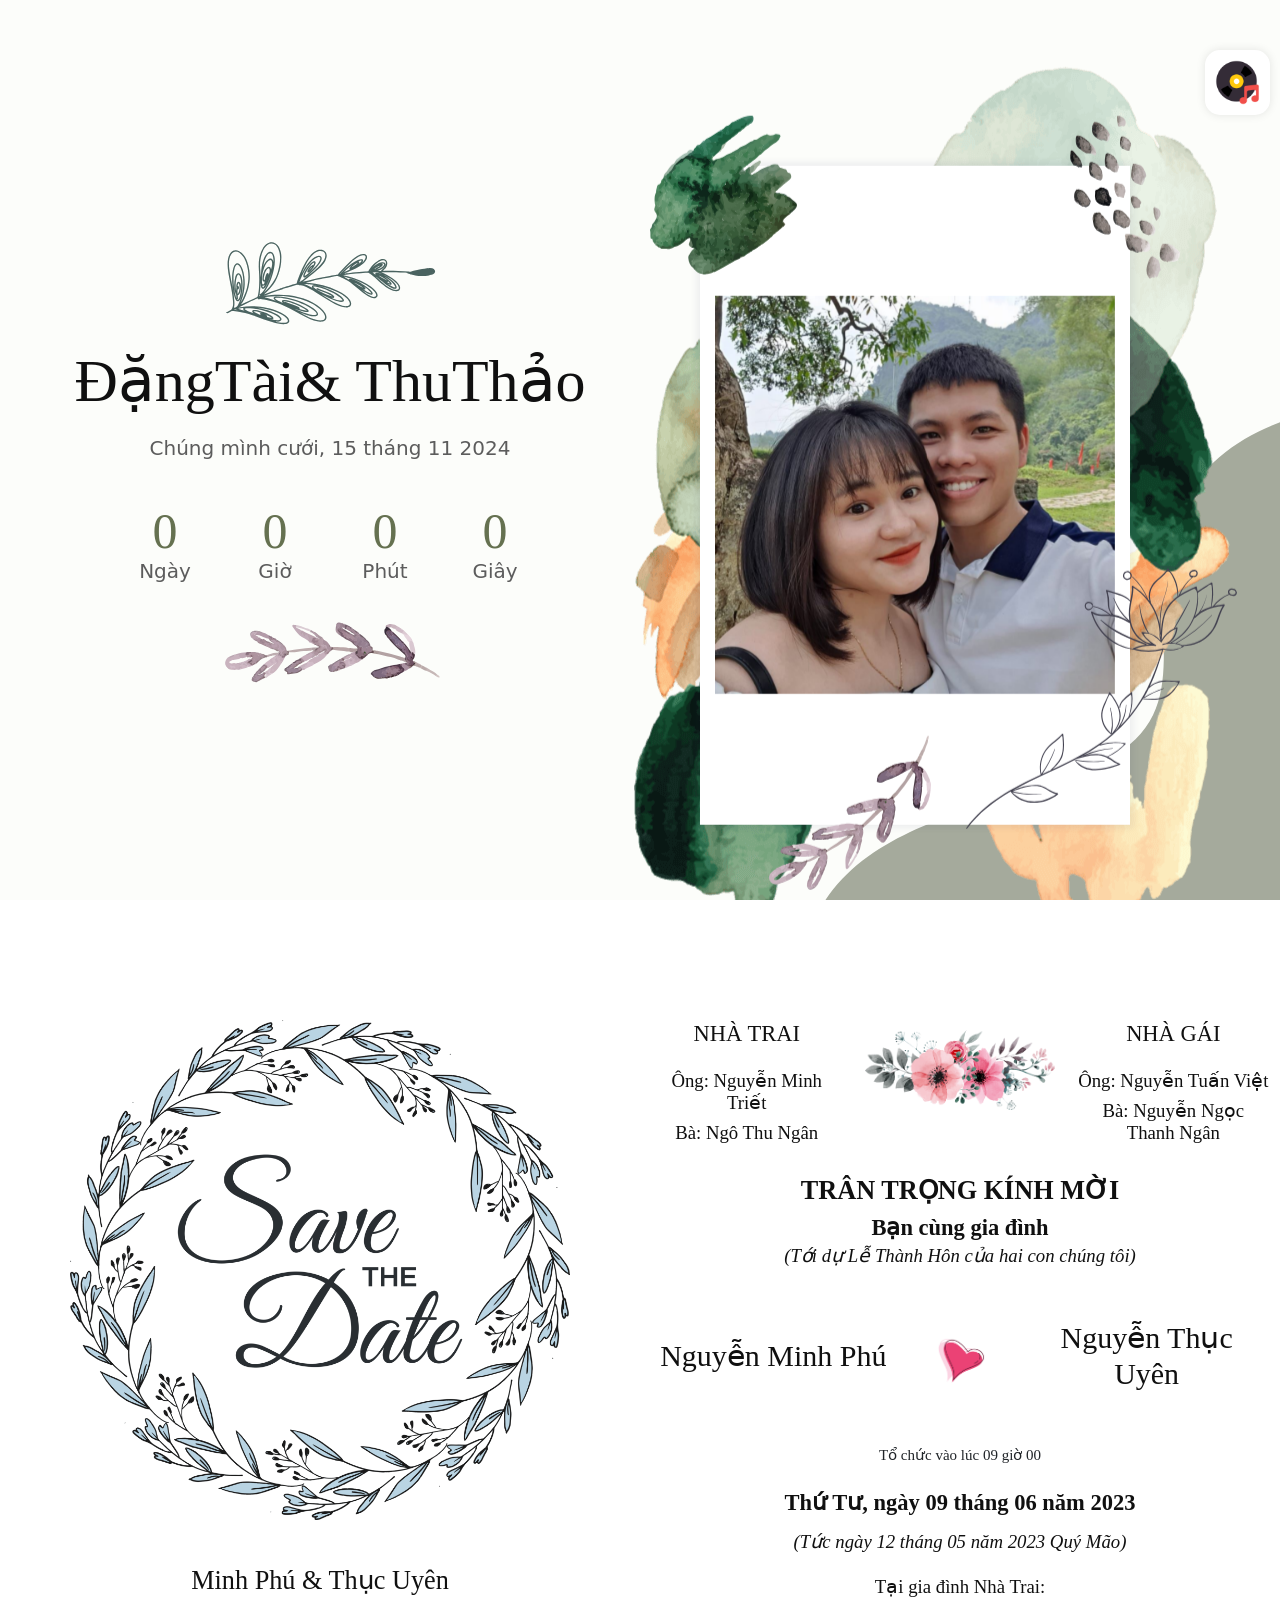
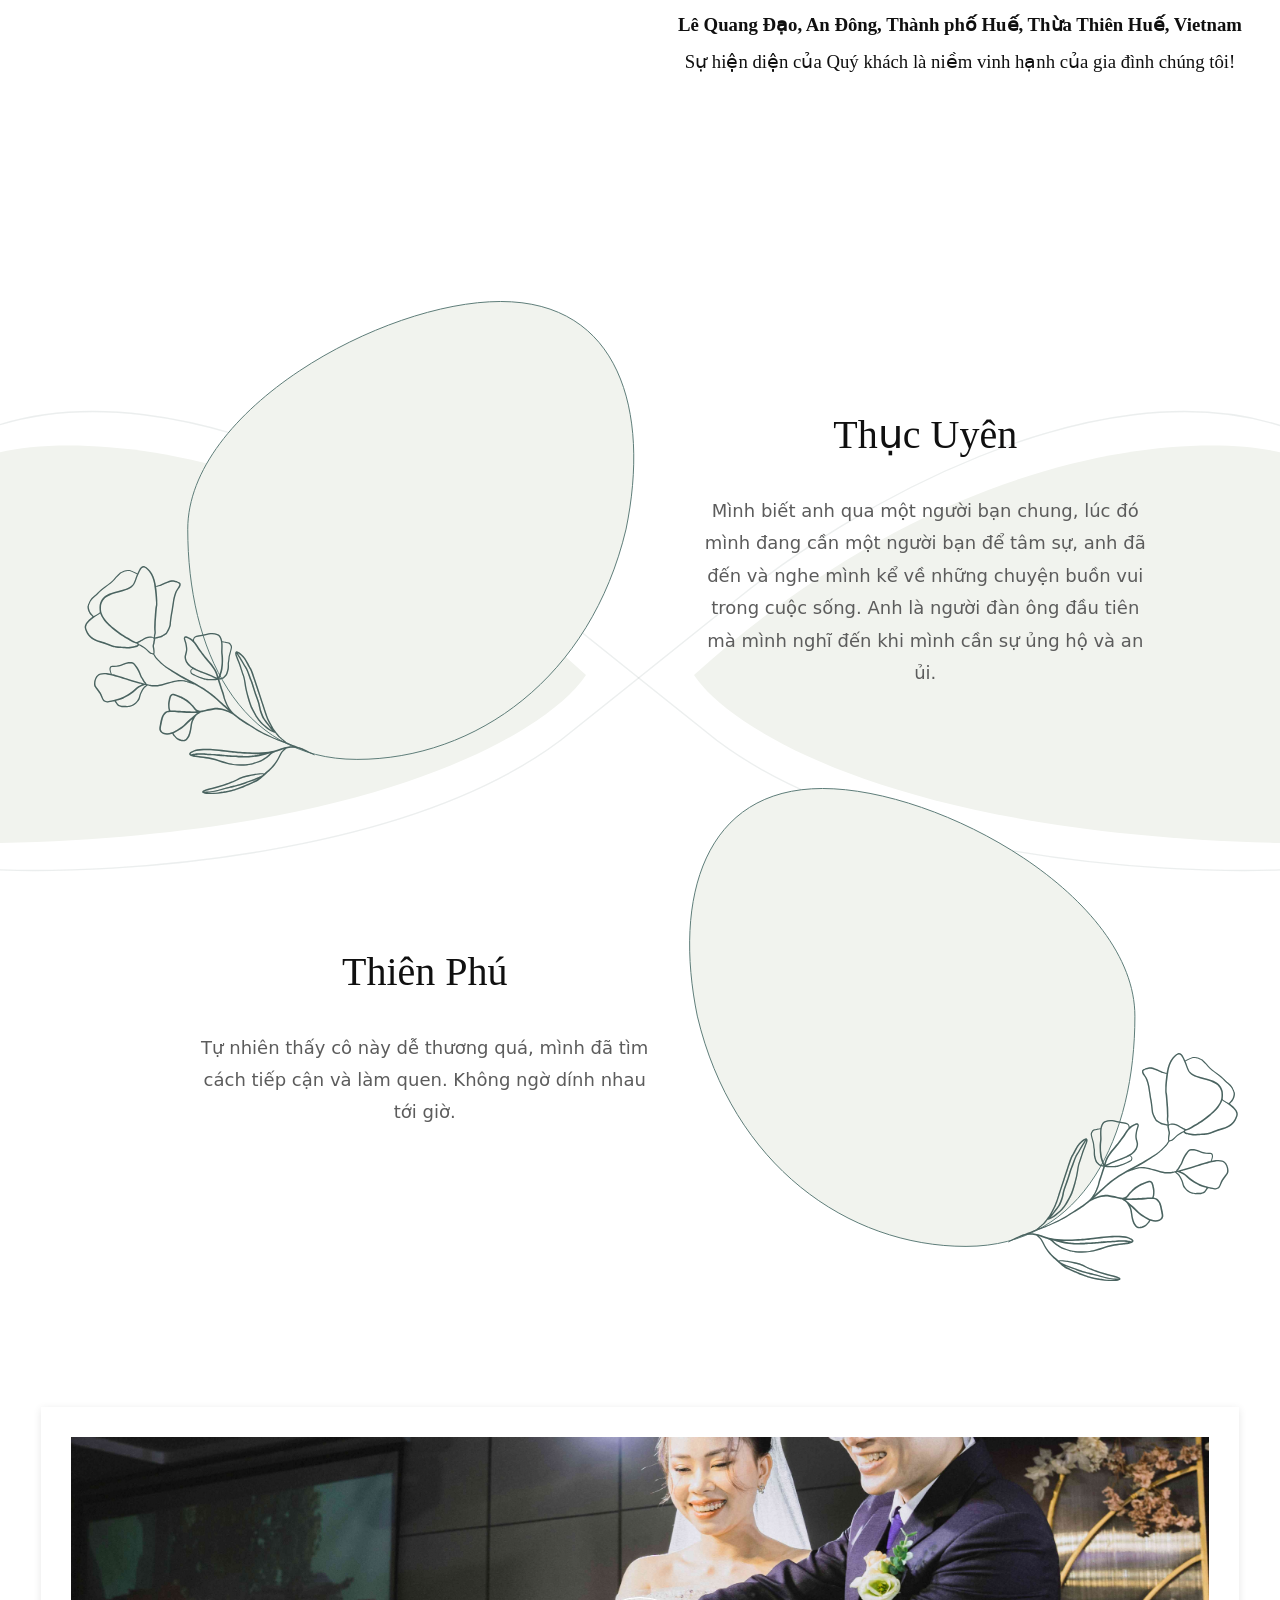
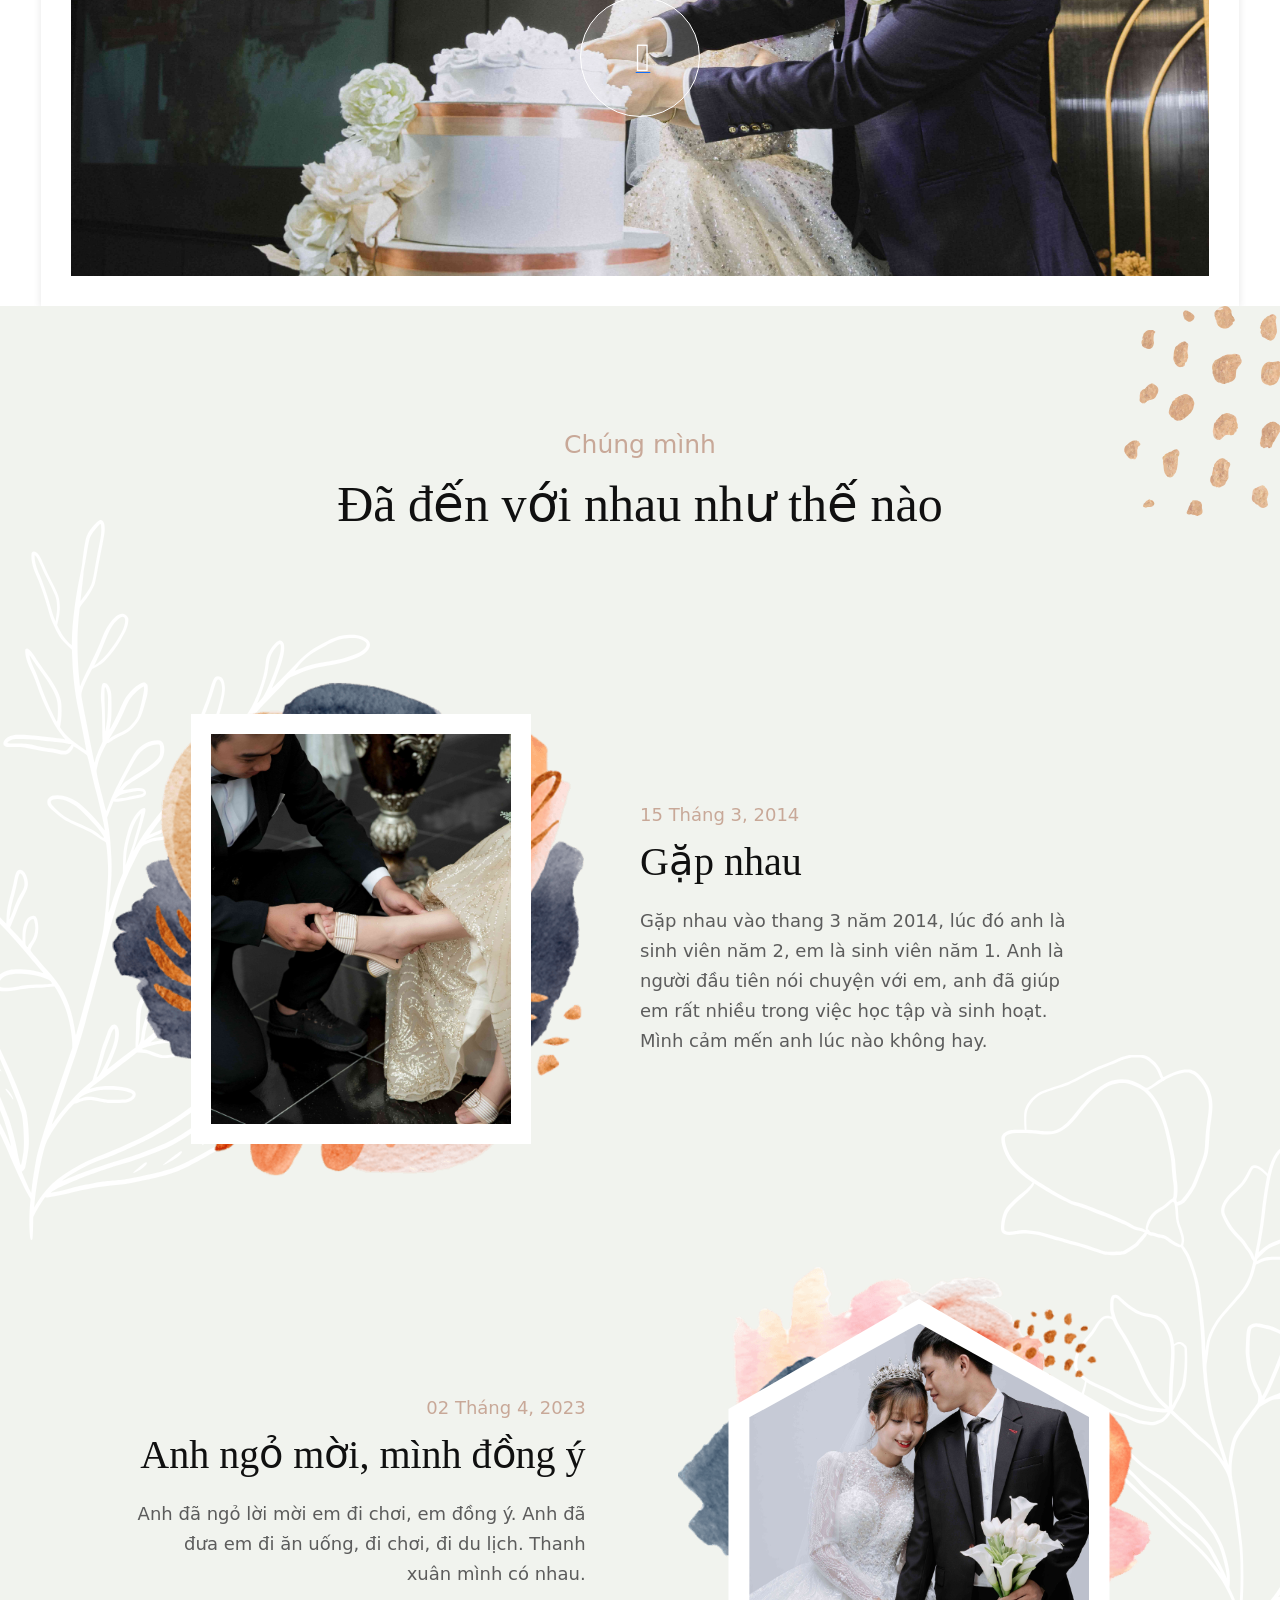
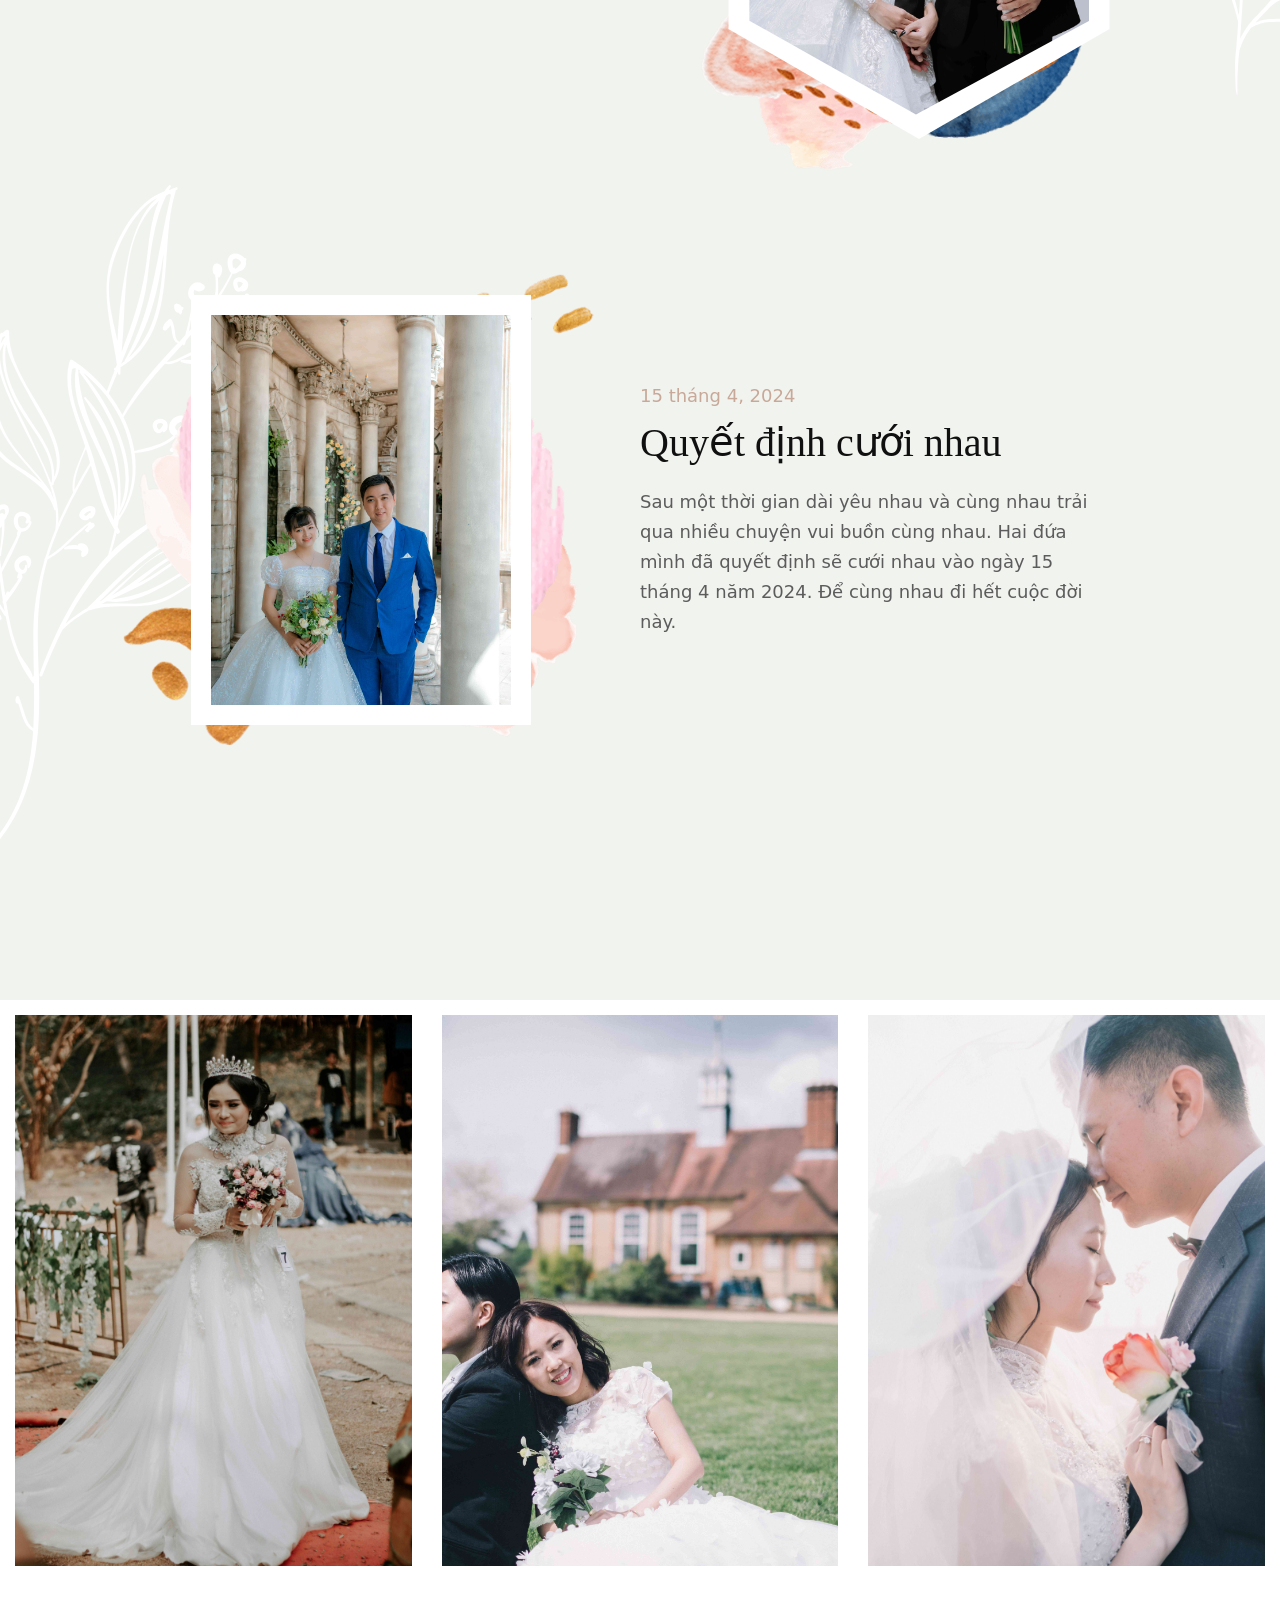
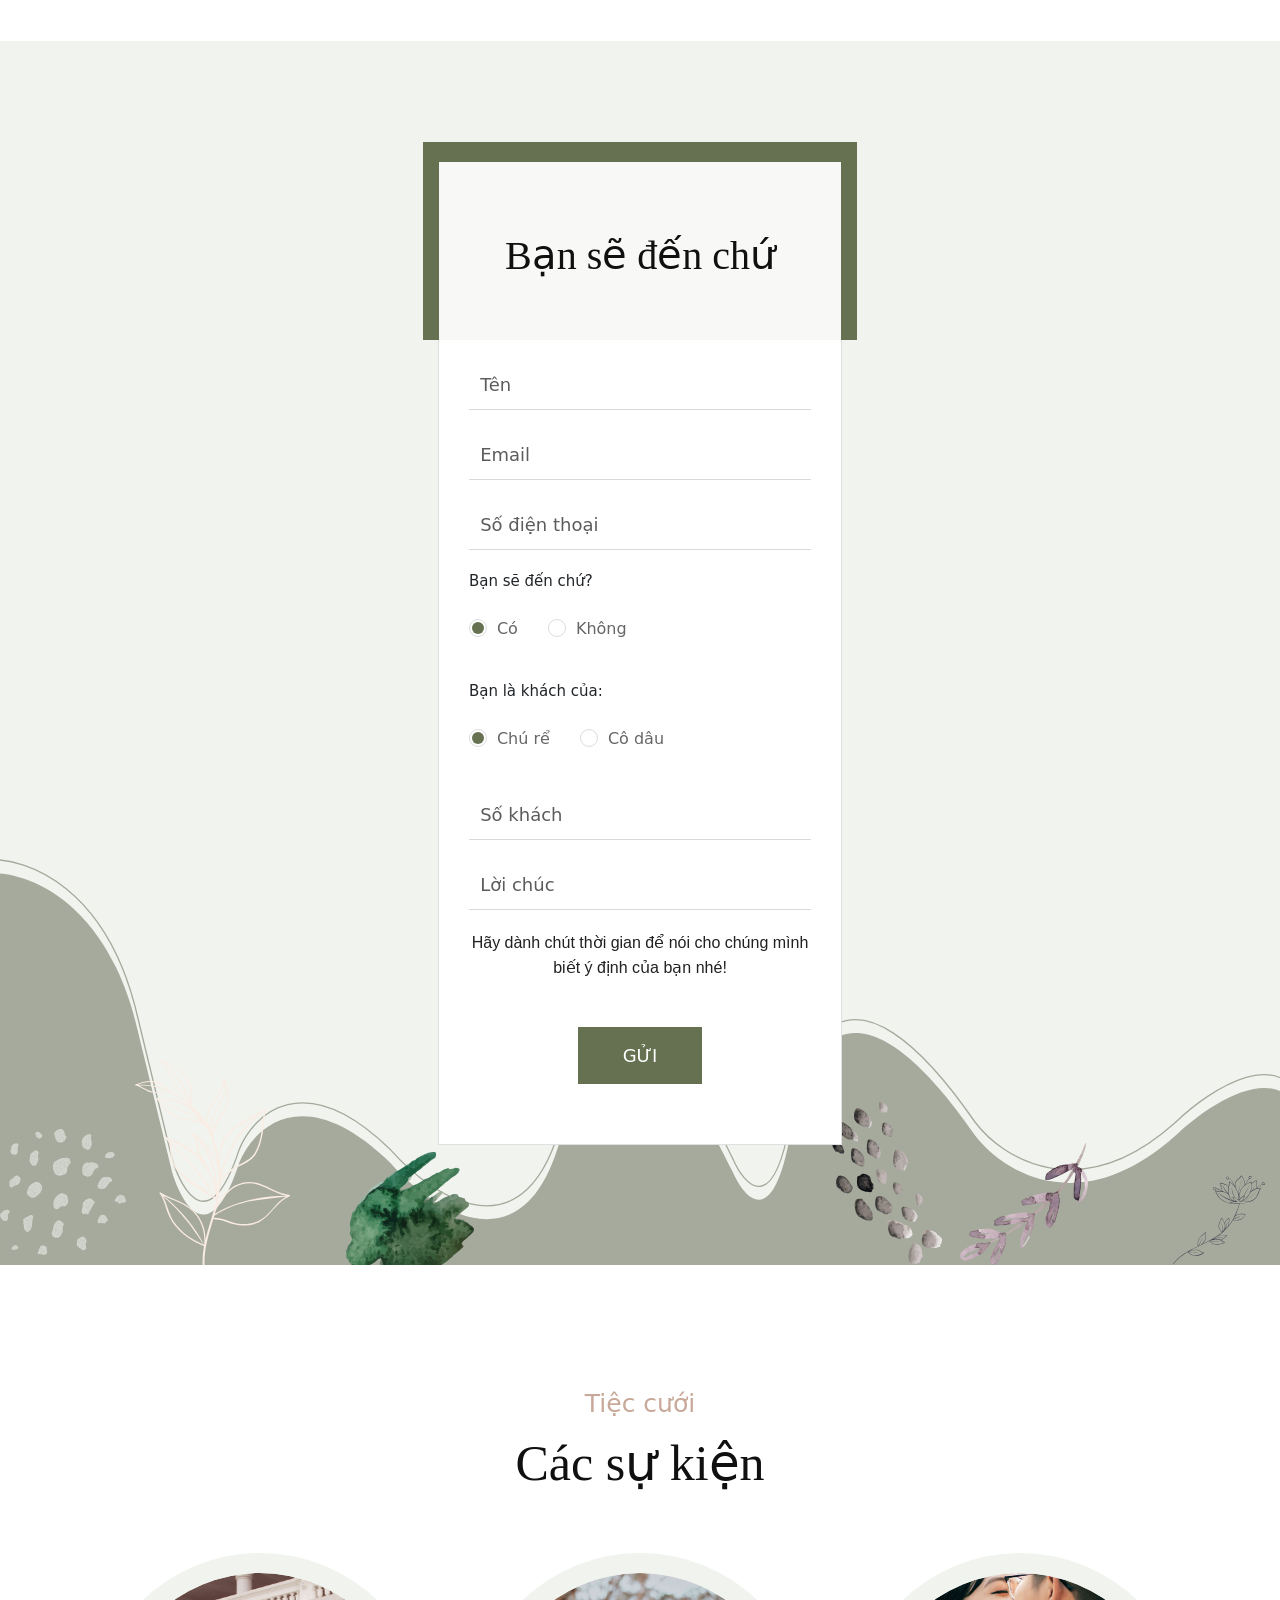
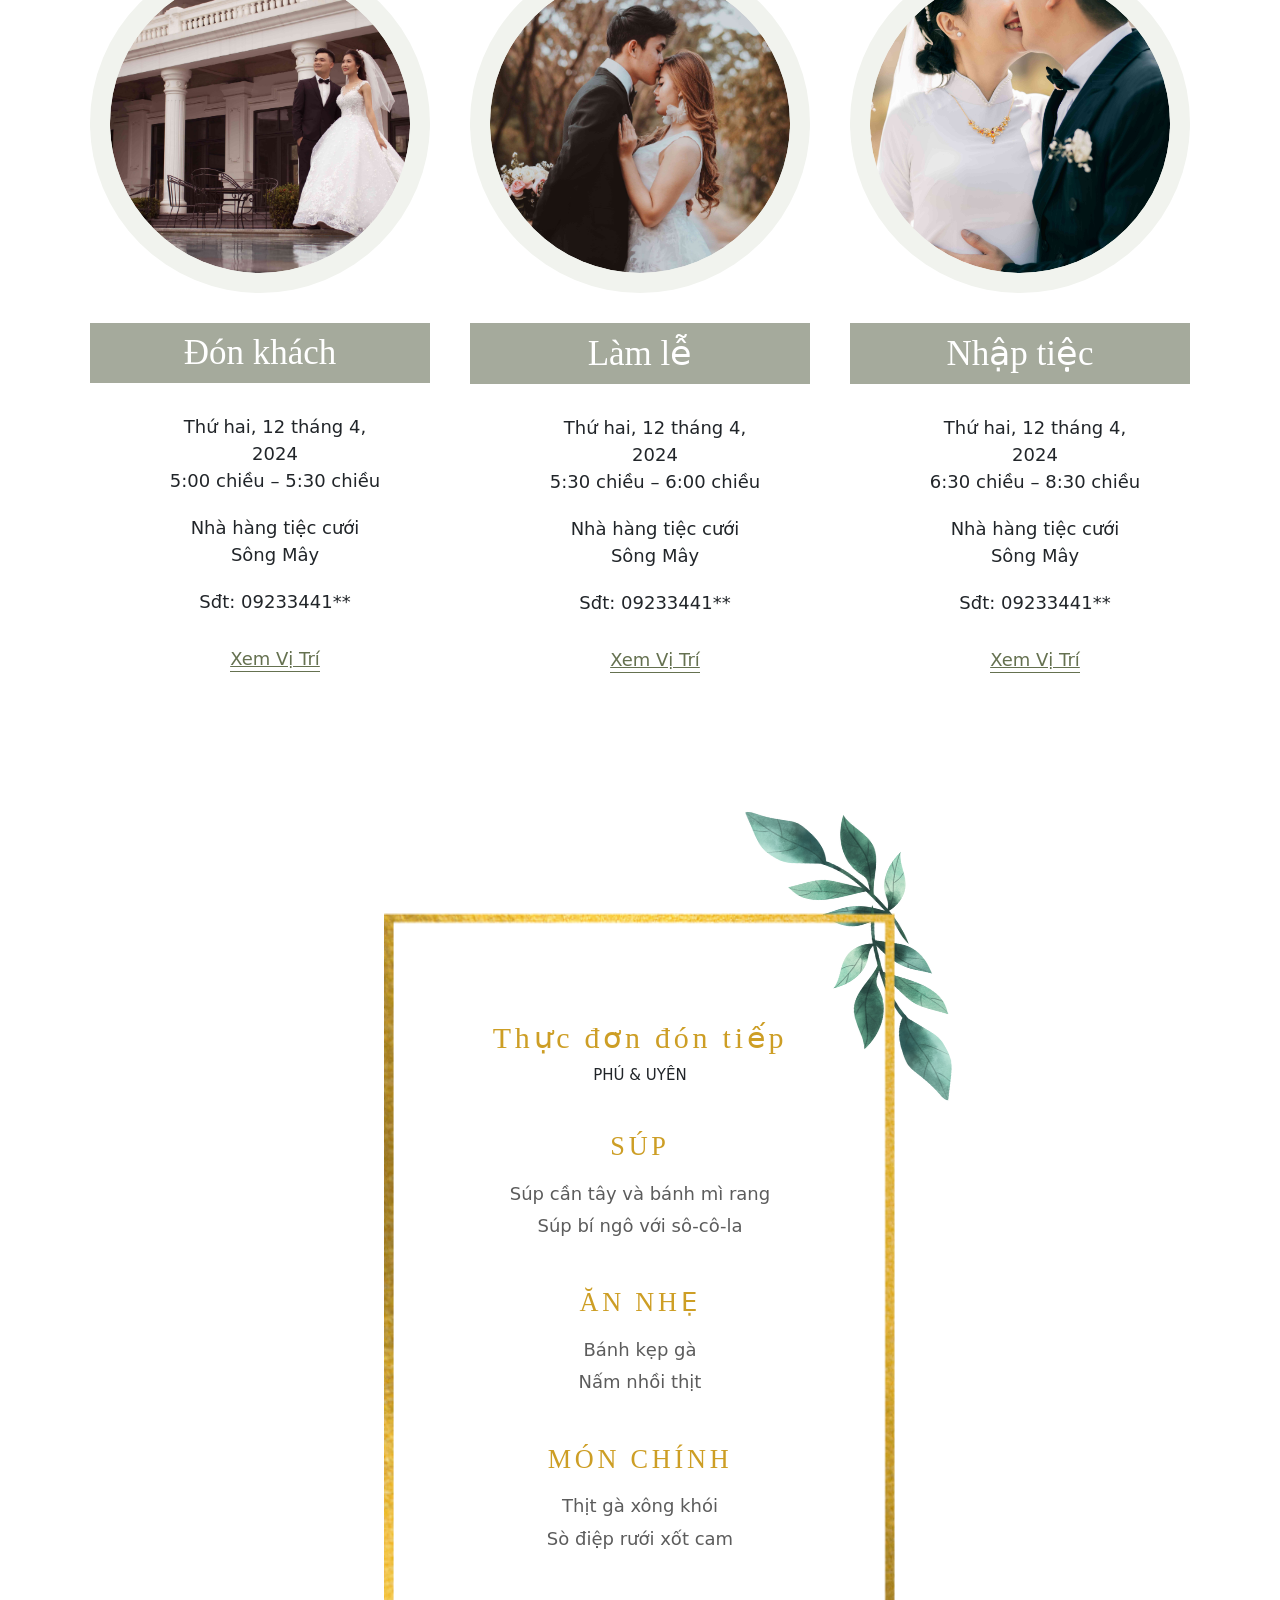
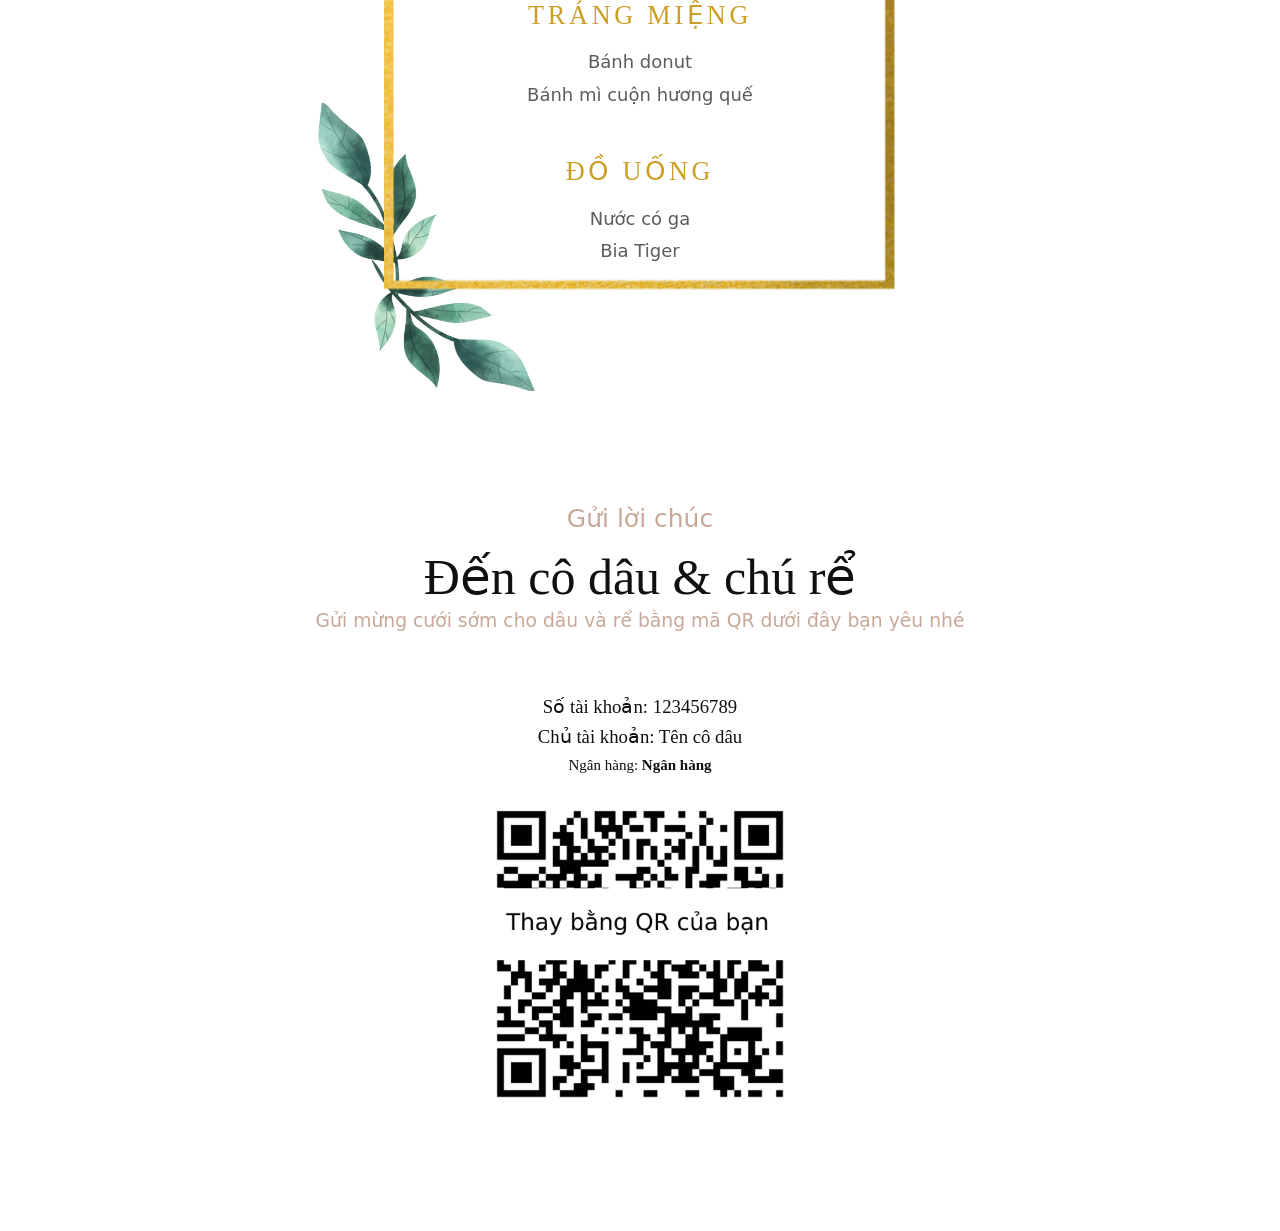
==== commit a5f0fac5: "update code" ====
--- a/Đức @ Tài _ Thiệp cưới online _ Tạo thiệp cưới điện tử _ vesey.vn_files/live-html.html
+++ b/Đức @ Tài _ Thiệp cưới online _ Tạo thiệp cưới điện tử _ vesey.vn_files/live-html.html
@@ -31,155 +31,153 @@
   <style type="text/css">.fancybox-margin{margin-right:17px;}</style></head><body><div id="fui-toast"></div><input type="hidden" id="vs-start-time" value="2024-10-10 00:03:00">
             <link rel="stylesheet" href="./vesey.css">
             <link rel="stylesheet" href="./toast.min.css">
-        <div style="box-sizing: border-box;" class="page-wrapper" data-uuid="65962c65e02bf"><section style="box-sizing: border-box;" class="static-hero" data-uuid="65962c65e02c9" data-hidable="true" data-movable="true"><div style="box-sizing: border-box;" class="hero-container" data-uuid="65962c65e02cb"><div style="box-sizing: border-box;" class="hero-inner" data-uuid="65962c65e02cd"><div style="box-sizing: border-box;" class="container-fluid" data-uuid="65962c65e02ce"><div style="box-sizing: border-box;" class="row align-items-center" data-uuid="65962c65e02d0"><div style="box-sizing: border-box;" class="col-xl-6 col-lg-6 col-12" data-uuid="65962c65e02d1"><div style="box-sizing: border-box;" class="wpo-static-hero-inner" data-uuid="65962c65e02d2"><div style="box-sizing: border-box; visibility: visible; animation-duration: 1400ms; animation-name: fadeInUp;" id="irof4" class="shape-1 wow fadeInUp" data-uuid="65962c65e02d4" data-wow-duration="1400ms"><img style="box-sizing: border-box;" data-uuid="65962c65e02d5" alt="" src="./shape1.svg"></div><div style="box-sizing: border-box; visibility: visible; animation-duration: 1500ms; animation-name: fadeInUp;" id="ilf2l" class="slide-title wow fadeInUp" data-uuid="65962c65e02d7" data-wow-duration="1500ms"><h2 style="box-sizing: border-box;" data-uuid="65962c65e02d9" data-editable="true">Phú &amp; Uyên</h2></div><div style="box-sizing: border-box; visibility: visible; animation-duration: 1600ms; animation-name: fadeInUp;" id="italg" class="slide-text wow fadeInUp" data-uuid="65962c65e02da" data-wow-duration="1600ms" data-swiper-parallax="400"><p style="box-sizing: border-box;" data-uuid="65962c65e02dc" data-editable="true">
+        <audio id="music-source" style="width: 200px;" autoplay="" loop=""><source src="/audio/1730383111.mp3" type="audio/mpeg"></audio><div id="music-control" class="playing"><img src="./playing.png"></div><div style="box-sizing: border-box;" id="i2q4" class="page-wrapper" data-uuid="65962c65e02bf"><section style="box-sizing: border-box;" id="ibrq" class="static-hero" data-movable="true" data-hidable="true" data-uuid="65962c65e02c9"><div style="box-sizing: border-box;" id="ifqf" class="hero-container" data-uuid="65962c65e02cb"><div style="box-sizing: border-box;" id="iz06" class="hero-inner" data-uuid="65962c65e02cd"><div style="box-sizing: border-box;" id="ibtf" class="container-fluid" data-uuid="65962c65e02ce"><div style="box-sizing: border-box;" id="i82bb" class="row align-items-center" data-uuid="65962c65e02d0"><div style="box-sizing: border-box;" id="ibiij" class="col-xl-6 col-lg-6 col-12" data-uuid="65962c65e02d1"><div style="box-sizing: border-box;" id="i4wlx" class="wpo-static-hero-inner" data-uuid="65962c65e02d2"><div style="box-sizing: border-box; visibility: visible; animation-duration: 1400ms; animation-name: fadeInUp;" class="shape-1 wow fadeInUp" data-wow-duration="1400ms" data-uuid="65962c65e02d4" id="irof4"><img style="box-sizing: border-box;" id="ik10j" src="./shape1.svg" alt="" data-uuid="65962c65e02d5"></div><div style="box-sizing: border-box; visibility: visible; animation-duration: 1500ms; animation-name: fadeInUp;" class="slide-title wow fadeInUp" data-wow-duration="1500ms" data-uuid="65962c65e02d7" id="ilf2l"><h2 style="box-sizing: border-box;" id="i6qs3" data-editable="true" data-uuid="65962c65e02d9">ĐặngTài&amp; ThuThảo</h2></div><div style="box-sizing: border-box; visibility: visible; animation-duration: 1600ms; animation-name: fadeInUp;" class="slide-text wow fadeInUp" data-swiper-parallax="400" data-wow-duration="1600ms" data-uuid="65962c65e02da" id="italg"><p style="box-sizing: border-box;" id="iwdlv" data-editable="true" data-uuid="65962c65e02dc">
                     Chúng mình cưới, 15 tháng 11 2024
-                  </p></div><div style="box-sizing: border-box; visibility: visible; animation-duration: 1700ms; animation-name: fadeInUp;" id="iu343" class="wpo-wedding-date wow fadeInUp" data-uuid="65962c65e02de" data-wow-duration="1700ms"><div style="box-sizing: border-box;" class="clock-grids" data-uuid="65962c65e02df"><div style="box-sizing: border-box;" data-uuid="65962c65e02e1" id="clock"><div style="box-sizing: border-box;" class="box" data-uuid="65962c65e02e2"><div style="box-sizing: border-box;" data-uuid="65962c65e02e4"><div style="box-sizing: border-box;" class="time vs-time-days" data-uuid="65962c65e02e5">0</div><span style="box-sizing: border-box;" data-uuid="65962c65e02e7">Ngày</span></div></div><div style="box-sizing: border-box;" class="box" data-uuid="65962c65e02e9"><div style="box-sizing: border-box;" data-uuid="65962c65e02ea"><div style="box-sizing: border-box;" class="time vs-time-hours" data-uuid="65962c65e02ec">0</div><span style="box-sizing: border-box;" data-uuid="65962c65e02ee">Giờ</span></div></div><div style="box-sizing: border-box;" class="box" data-uuid="65962c65e02ef"><div style="box-sizing: border-box;" data-uuid="65962c65e02f1"><div style="box-sizing: border-box;" class="time vs-time-minutes" data-uuid="65962c65e02f3">0</div><span style="box-sizing: border-box;" data-uuid="65962c65e02f5">Phút</span></div></div><div style="box-sizing: border-box;" class="box" data-uuid="65962c65e02f6"><div style="box-sizing: border-box;" data-uuid="65962c65e02f8"><div style="box-sizing: border-box;" class="time vs-time-seconds" data-uuid="65962c65e02fa">0</div><span style="box-sizing: border-box;" data-uuid="65962c65e02fc">Giây</span></div></div></div></div></div><div style="box-sizing: border-box; visibility: visible; animation-duration: 1800ms; animation-name: fadeInUp;" id="ix90k" class="shape-2 wow fadeInUp" data-uuid="65962c65e02fe" data-wow-duration="1800ms"><img style="box-sizing: border-box;" data-uuid="65962c65e0300" alt="" src="./shape2.svg"></div><div style="box-sizing: border-box;" class="clearfix" data-uuid="65962c65e0302"></div></div></div></div></div></div></div><div style="box-sizing: border-box;" class="static-hero-right" data-uuid="65962c65e0304"><div style="box-sizing: border-box; transform: translate3d(0px, 0px, 0px); transform-style: preserve-3d; backface-visibility: hidden; position: relative;" class="static-hero-img scene" data-uuid="65962c65e0306" id="scene"><div style="box-sizing: border-box;" class="static-hero-img-inner" data-uuid="65962c65e0308"><img style="box-sizing: border-box; aspect-ratio: 7/11; object-fit: contain;" id="itfs5" data-uuid="65962c65e030a" alt="" src="./pexels-tran-long-13114541.jpg" data-editable="true"></div><div style="box-sizing: border-box; visibility: visible; animation-delay: 0.5s; animation-name: fadeInDown;" id="imbrp" class="static-hero-shape-1 wow fadeInDown" data-uuid="65962c65e030d" data-wow-delay=".5s"><span style="box-sizing: border-box; transform: translate3d(-1.18594px, 0.905788px, 0px); transform-style: preserve-3d; backface-visibility: hidden; position: relative; display: block; left: 0px; top: 0px;" id="iyrz9" class="layer" data-uuid="65962c65e030f" data-depth="0.25"><img style="box-sizing: border-box;" data-uuid="65962c65e0311" alt="" src="./shape3.svg"></span></div><div style="box-sizing: border-box; visibility: visible; animation-delay: 0.5s; animation-name: fadeInDown;" id="i1xj3" class="static-hero-shape-2 wow fadeInDown" data-uuid="65962c65e0313" data-wow-delay=".5s"><span style="box-sizing: border-box; transform: translate3d(-2.13469px, 1.63042px, 0px); transform-style: preserve-3d; backface-visibility: hidden; position: absolute; display: block; left: 0px; top: 0px;" id="imdfn" class="layer" data-uuid="65962c65e0315" data-depth="0.45"><img style="box-sizing: border-box;" data-uuid="65962c65e0318" alt="" src="./shape4.svg"></span></div><div style="box-sizing: border-box;" class="static-hero-shape-3" data-uuid="65962c65e031a"><span style="box-sizing: border-box; transform: translate3d(-3.08344px, 2.35505px, 0px); transform-style: preserve-3d; backface-visibility: hidden; position: absolute; display: block; left: 0px; top: 0px;" id="ili8l" class="layer" data-uuid="65962c65e031c" data-depth="0.65"><img style="box-sizing: border-box;" data-uuid="65962c65e031f" alt="" src="./shape5.svg"></span></div><div style="box-sizing: border-box; visibility: visible; animation-delay: 0.5s; animation-name: fadeInUp;" id="i7iyx" class="static-hero-shape-4 wow fadeInUp" data-uuid="65962c65e0321" data-wow-delay=".5s"><img style="box-sizing: border-box;" data-uuid="65962c65e0323" alt="" src="./shape6.svg"></div></div><div style="box-sizing: border-box;" class="static-hero-img-bg" data-uuid="65962c65e0326"><img style="box-sizing: border-box;" data-uuid="65962c65e0328" alt="" src="./bg-shape.png"></div></div><div style="box-sizing: border-box;" class="right-shape" data-uuid="65962c65e032a"><svg style="box-sizing: border-box;" data-uuid="65962c65e032d" fill="none" viewBox="0 0 650 597" xmlns="http://www.w3.org/2000/svg"><path style="box-sizing: border-box;" data-uuid="65962c65e032f" d="M717 0C717 0 527.91 0 475.696 129.736C423.481 259.472 501.092 358.185 396.683 423.034C292.274 487.902 74.9839 485.573 26.2847 646.096C-22.3947 806.598 11.4538 863 11.4538 863L653.509 803.776L717 0Z"></path></svg></div></section><section style="box-sizing: border-box;" class="wpo-event-section section-padding" data-uuid="65962c65e0332" data-hidable="true" data-movable="true" id="invitation"><div style="box-sizing: border-box;" id="irdqb" class="container-fluid" data-uuid="65962c65e0335"><div style="box-sizing: border-box;" id="iksd3" class="row" data-uuid="65962c65e0337"><div style="box-sizing: border-box; padding: 0 20px;" id="ih9vw" class="col-sm-12 col-lg-6 text-center d-flex flex-column align-items-center" data-uuid="65962c65e033a"><div style="box-sizing: border-box; max-width: 500px; max-height: 500px;" data-uuid="65962c65e033d" id="i9c0u"><img style="box-sizing: border-box; width: 100%; height: 100%; object-fit: contain;" data-uuid="65962c65e033f" id="ir2n7" data-editable="true" src="./save-the-date-bg-1.webp"></div><h3 style="box-sizing: border-box;" id="i8u2s" class="mt-5 h3" data-uuid="65962c65e0342" data-editable="true">
+                  </p></div><div style="box-sizing: border-box; visibility: visible; animation-duration: 1700ms; animation-name: fadeInUp;" class="wpo-wedding-date wow fadeInUp" data-wow-duration="1700ms" data-uuid="65962c65e02de" id="iu343"><div style="box-sizing: border-box;" id="ieigc" class="clock-grids" data-uuid="65962c65e02df"><div style="box-sizing: border-box;" id="clock" data-uuid="65962c65e02e1"><div style="box-sizing: border-box;" id="i0aqt" class="box" data-uuid="65962c65e02e2"><div style="box-sizing: border-box;" id="iz1jt" data-uuid="65962c65e02e4"><div style="box-sizing: border-box;" id="ihd7b" class="time vs-time-days" data-uuid="65962c65e02e5">0</div><span style="box-sizing: border-box;" id="i5cke" data-uuid="65962c65e02e7">Ngày</span></div></div><div style="box-sizing: border-box;" id="ift7z" class="box" data-uuid="65962c65e02e9"><div style="box-sizing: border-box;" id="im6xw" data-uuid="65962c65e02ea"><div style="box-sizing: border-box;" id="ib493" class="time vs-time-hours" data-uuid="65962c65e02ec">0</div><span style="box-sizing: border-box;" id="it736" data-uuid="65962c65e02ee">Giờ</span></div></div><div style="box-sizing: border-box;" id="iiwlh" class="box" data-uuid="65962c65e02ef"><div style="box-sizing: border-box;" id="ihsoy" data-uuid="65962c65e02f1"><div style="box-sizing: border-box;" id="ivkra" class="time vs-time-minutes" data-uuid="65962c65e02f3">0</div><span style="box-sizing: border-box;" id="ihnq8" data-uuid="65962c65e02f5">Phút</span></div></div><div style="box-sizing: border-box;" id="ipvcl" class="box" data-uuid="65962c65e02f6"><div style="box-sizing: border-box;" id="i9ckw" data-uuid="65962c65e02f8"><div style="box-sizing: border-box;" id="iqldh" class="time vs-time-seconds" data-uuid="65962c65e02fa">0</div><span style="box-sizing: border-box;" id="ix6u4" data-uuid="65962c65e02fc">Giây</span></div></div></div></div></div><div style="box-sizing: border-box; visibility: visible; animation-duration: 1800ms; animation-name: fadeInUp;" class="shape-2 wow fadeInUp" data-wow-duration="1800ms" data-uuid="65962c65e02fe" id="ix90k"><img style="box-sizing: border-box;" id="ivmqw" src="./shape2.svg" alt="" data-uuid="65962c65e0300"></div><div style="box-sizing: border-box;" id="iejpu" class="clearfix" data-uuid="65962c65e0302"></div></div></div></div></div></div></div><div style="box-sizing: border-box;" id="i5zie" class="static-hero-right" data-uuid="65962c65e0304"><div style="box-sizing: border-box; transform: translate3d(0px, 0px, 0px); transform-style: preserve-3d; backface-visibility: hidden; position: relative;" class="static-hero-img scene" id="scene" data-uuid="65962c65e0306"><div style="box-sizing: border-box;" class="static-hero-img-inner" href="https://vs-photo.s3.ap-southeast-1.amazonaws.com/9d6079f4-29db-4184-a41d-eb20b71d6522/67238cac014251730383020.jpg" id="igfoh" data-uuid="65962c65e0308"><img style="box-sizing: border-box; aspect-ratio: 7/11; object-fit: contain;" data-editable="true" src="./67238cac014251730383020.jpg" alt="" data-uuid="65962c65e030a" id="itfs5"></div><div style="box-sizing: border-box; visibility: visible; animation-delay: 0.5s; animation-name: fadeInDown;" class="static-hero-shape-1 wow fadeInDown" data-wow-delay=".5s" data-uuid="65962c65e030d" id="imbrp"><span style="box-sizing: border-box; transform: translate3d(-2.15644px, -17.5165px, 0px); transform-style: preserve-3d; backface-visibility: hidden; position: relative; display: block; left: 0px; top: 0px;" class="layer" data-depth="0.25" data-uuid="65962c65e030f" id="iyrz9"><img style="box-sizing: border-box;" id="ikfqb" src="./shape3.svg" alt="" data-uuid="65962c65e0311"></span></div><div style="box-sizing: border-box; visibility: visible; animation-delay: 0.5s; animation-name: fadeInDown;" class="static-hero-shape-2 wow fadeInDown" data-wow-delay=".5s" data-uuid="65962c65e0313" id="i1xj3"><span style="box-sizing: border-box; transform: translate3d(-3.88159px, -31.5297px, 0px); transform-style: preserve-3d; backface-visibility: hidden; position: absolute; display: block; left: 0px; top: 0px;" class="layer" data-depth="0.45" data-uuid="65962c65e0315" id="imdfn"><img style="box-sizing: border-box;" id="i1fqk" src="./shape4.svg" alt="" data-uuid="65962c65e0318"></span></div><div style="box-sizing: border-box;" id="ioign" class="static-hero-shape-3" data-uuid="65962c65e031a"><span style="box-sizing: border-box; transform: translate3d(-5.60675px, -45.5429px, 0px); transform-style: preserve-3d; backface-visibility: hidden; position: absolute; display: block; left: 0px; top: 0px;" class="layer" data-depth="0.65" data-uuid="65962c65e031c" id="ili8l"><img style="box-sizing: border-box;" id="i7pkm" src="./shape5.svg" alt="" data-uuid="65962c65e031f"></span></div><div style="box-sizing: border-box; visibility: visible; animation-delay: 0.5s; animation-name: fadeInUp;" class="static-hero-shape-4 wow fadeInUp" data-wow-delay=".5s" data-uuid="65962c65e0321" id="i7iyx"><img style="box-sizing: border-box;" id="ii0xh" src="./shape6.svg" alt="" data-uuid="65962c65e0323"></div></div><div style="box-sizing: border-box;" id="i782z" class="static-hero-img-bg" data-uuid="65962c65e0326"><img style="box-sizing: border-box;" id="i4c4h" src="./bg-shape.png" alt="" data-uuid="65962c65e0328"></div></div><div style="box-sizing: border-box;" id="izjxm" class="right-shape" data-uuid="65962c65e032a"><svg style="box-sizing: border-box;" id="ixcjm" xmlns="http://www.w3.org/2000/svg" viewBox="0 0 650 597" fill="none" data-uuid="65962c65e032d"><path style="box-sizing: border-box;" id="ivr8y" d="M717 0C717 0 527.91 0 475.696 129.736C423.481 259.472 501.092 358.185 396.683 423.034C292.274 487.902 74.9839 485.573 26.2847 646.096C-22.3947 806.598 11.4538 863 11.4538 863L653.509 803.776L717 0Z" data-uuid="65962c65e032f"></path></svg></div></section><section style="box-sizing: border-box;" class="wpo-event-section section-padding" id="invitation" data-movable="true" data-hidable="true" data-uuid="65962c65e0332"><div style="box-sizing: border-box;" class="container-fluid" data-uuid="65962c65e0335" id="irdqb"><div style="box-sizing: border-box;" class="row" data-uuid="65962c65e0337" id="iksd3"><div style="box-sizing: border-box; padding: 0 20px;" class="col-sm-12 col-lg-6 text-center d-flex flex-column align-items-center" data-uuid="65962c65e033a" id="ih9vw"><div style="box-sizing: border-box; max-width: 500px; max-height: 500px;" id="i9c0u" data-uuid="65962c65e033d"><img style="box-sizing: border-box; width: 100%; height: 100%; object-fit: contain;" src="./save-the-date-bg-1.webp" data-editable="true" id="ir2n7" data-uuid="65962c65e033f"></div><h3 style="box-sizing: border-box;" class="mt-5 h3" data-editable="true" data-uuid="65962c65e0342" id="i8u2s">
             Minh Phú &amp; Thục Uyên
-          </h3></div><div style="box-sizing: border-box;" id="io5ae" class="col-lg-6 col-sm-12 card-description" data-uuid="65962c65e0345"><div style="box-sizing: border-box;" id="iwbgd" class="row text-center" data-uuid="65962c65e0347"><div style="box-sizing: border-box;" id="i40is" class="col-lg-4 col-4" data-uuid="65962c65e034a"><h4 style="box-sizing: border-box;" id="im42b" class="text-uppercase font-questrial" data-uuid="65962c65e034d" data-editable="true">
+          </h3></div><div style="box-sizing: border-box;" class="col-lg-6 col-sm-12 card-description" data-uuid="65962c65e0345" id="io5ae"><div style="box-sizing: border-box;" class="row text-center" data-uuid="65962c65e0347" id="iwbgd"><div style="box-sizing: border-box;" class="col-lg-4 col-4" data-uuid="65962c65e034a" id="i40is"><h4 style="box-sizing: border-box;" class="text-uppercase font-questrial" data-editable="true" data-uuid="65962c65e034d" id="im42b">
                 Nhà Trai
-              </h4><h5 style="box-sizing: border-box;" id="i3634" class="font-questrial mt-4" data-uuid="65962c65e0350" data-editable="true">
+              </h4><h5 style="box-sizing: border-box;" class="font-questrial mt-4" data-editable="true" data-uuid="65962c65e0350" id="i3634">
                 Ông: Nguyễn Minh Triết
-              </h5><h5 style="box-sizing: border-box;" id="i7ypi" class="font-questrial" data-uuid="65962c65e0353" data-editable="true">
+              </h5><h5 style="box-sizing: border-box;" class="font-questrial" data-editable="true" data-uuid="65962c65e0353" id="i7ypi">
                 Bà: Ngô Thu Ngân
-              </h5></div><div style="box-sizing: border-box;" id="iquxl" class="col-lg-4 col-4" data-uuid="65962c65e0356"><img height="100" width="230" style="box-sizing: border-box; width: 230px; height: 100px; object-fit: contain;" data-uuid="65962c65e0359" data-editable="true" id="io6n2" src="./flower.png"></div><div style="box-sizing: border-box;" id="i24i6" class="col-lg-4 col-4" data-uuid="65962c65e035c"><h4 style="box-sizing: border-box;" id="iqh22" class="text-uppercase font-questrial" data-uuid="65962c65e035f" data-editable="true">
+              </h5></div><div style="box-sizing: border-box;" class="col-lg-4 col-4" data-uuid="65962c65e0356" id="iquxl"><img style="box-sizing: border-box; width: 230px; height: 100px; object-fit: contain;" src="./flower.png" id="io6n2" data-editable="true" data-uuid="65962c65e0359" width="230" height="100"></div><div style="box-sizing: border-box;" class="col-lg-4 col-4" data-uuid="65962c65e035c" id="i24i6"><h4 style="box-sizing: border-box;" class="text-uppercase font-questrial" data-editable="true" data-uuid="65962c65e035f" id="iqh22">
                 Nhà Gái
-              </h4><h5 style="box-sizing: border-box;" id="igrjs" class="font-questrial mt-4" data-uuid="65962c65e0362" data-editable="true">
+              </h4><h5 style="box-sizing: border-box;" class="font-questrial mt-4" data-editable="true" data-uuid="65962c65e0362" id="igrjs">
                 Ông: Nguyễn Tuấn Việt
-              </h5><h5 style="box-sizing: border-box;" id="iugqp" class="font-questrial" data-uuid="65962c65e0365" data-editable="true">
+              </h5><h5 style="box-sizing: border-box;" class="font-questrial" data-editable="true" data-uuid="65962c65e0365" id="iugqp">
                 Bà: Nguyễn Ngọc Thanh Ngân
-              </h5></div></div><div style="box-sizing: border-box;" id="in9p2" class="row text-center mt-4" data-uuid="65962c65e0368"><h3 style="box-sizing: border-box;" id="itdd1" class="font-questrial fw-bold" data-uuid="65962c65e036b" data-editable="true">
-              TRÂN TRỌNG KÍNH MỜI
-            </h3><div style="box-sizing: border-box;" data-uuid="65962c65e036e"><h4 style="box-sizing: border-box; font-weight: 600; display: inline;" class="font-questrial vs-attendance-name-text" data-uuid="65962c65e0372" data-editable="true" id="ivy7a8">
+              </h5></div></div><div style="box-sizing: border-box;" class="row text-center mt-4" data-uuid="65962c65e0368" id="in9p2"><h3 style="box-sizing: border-box;" class="font-questrial fw-bold" data-editable="true" data-uuid="65962c65e036b" id="itdd1">TRÂN TRỌNG KÍNH MỜI</h3><div style="box-sizing: border-box;" id="ifhq6j" data-uuid="65962c65e036e"><h4 style="box-sizing: border-box; font-weight: 600; display: inline;" class="font-questrial vs-attendance-name-text" id="ivy7a8" data-editable="true" data-uuid="65962c65e0372">
                 Bạn cùng gia đình
-              </h4></div><h5 style="box-sizing: border-box;" id="iz80zx" class="font-questrial mt-1 fst-italic" data-uuid="65962c65e0378" data-editable="true">
+              </h4></div><h5 style="box-sizing: border-box;" class="font-questrial mt-1 fst-italic" data-editable="true" data-uuid="65962c65e0378" id="iz80zx">
               (Tới dự Lễ Thành Hôn của hai con chúng tôi)
-            </h5></div><div style="box-sizing: border-box;" id="ip34hu" class="row mt-5 d-flex align-items-center" data-uuid="65962c65e037c"><div style="box-sizing: border-box;" id="igmulm" class="col-lg-5 text-center" data-uuid="65962c65e037f"><h2 style="box-sizing: border-box;" id="itard2" data-uuid="65962c65e0382" data-editable="true">
+            </h5></div><div style="box-sizing: border-box;" class="row mt-5 d-flex align-items-center" data-uuid="65962c65e037c" id="ip34hu"><div style="box-sizing: border-box;" class="col-lg-5 text-center" data-uuid="65962c65e037f" id="igmulm"><h2 style="box-sizing: border-box;" data-editable="true" data-uuid="65962c65e0382" id="itard2">
                 Nguyễn Minh Phú
-              </h2></div><div style="box-sizing: border-box;" id="i9vmas" class="col-lg-2 text-center" data-uuid="65962c65e0386"><img style="box-sizing: border-box; width: 50px; height: 50px; object-fit: contain;" data-uuid="65962c65e0389" height="50" width="50" id="ionwh6" data-editable="true" src="./heart.png"></div><div style="box-sizing: border-box;" id="it2af3" class="col-lg-5 text-center bride-name" data-uuid="65962c65e038d"><h2 style="box-sizing: border-box;" id="ia2dzp" data-uuid="65962c65e0390" data-editable="true">
+              </h2></div><div style="box-sizing: border-box;" class="col-lg-2 text-center" data-uuid="65962c65e0386" id="i9vmas"><img style="box-sizing: border-box; width: 50px; height: 50px; object-fit: contain;" src="./heart.png" data-editable="true" id="ionwh6" width="50" height="50" data-uuid="65962c65e0389"></div><div style="box-sizing: border-box;" class="col-lg-5 text-center bride-name" data-uuid="65962c65e038d" id="it2af3"><h2 style="box-sizing: border-box;" data-editable="true" data-uuid="65962c65e0390" id="ia2dzp">
                 Nguyễn Thục Uyên
-              </h2></div></div><div style="box-sizing: border-box;" id="iuiizh" class="text-center mt-5" data-uuid="65962c65e0394"><span style="box-sizing: border-box;" id="i0d0yn" class="font-questrial" data-uuid="65962c65e0397" data-editable="true">Tổ chức vào lúc 09 giờ 00</span><h4 style="box-sizing: border-box;" id="iyoh76" class="fw-bold font-questrial mt-4" data-uuid="65962c65e039b" data-editable="true">
+              </h2></div></div><div style="box-sizing: border-box;" class="text-center mt-5" data-uuid="65962c65e0394" id="iuiizh"><span style="box-sizing: border-box;" class="font-questrial" data-editable="true" data-uuid="65962c65e0397" id="i0d0yn">Tổ chức vào lúc 09 giờ 00</span><h4 style="box-sizing: border-box;" class="fw-bold font-questrial mt-4" data-editable="true" data-uuid="65962c65e039b" id="iyoh76">
               Thứ Tư, ngày 09 tháng 06 năm 2023
-            </h4><h5 style="box-sizing: border-box;" id="iwy59k" class="font-questrial mt-3 fst-italic" data-uuid="65962c65e039f" data-editable="true">
+            </h4><h5 style="box-sizing: border-box;" class="font-questrial mt-3 fst-italic" data-editable="true" data-uuid="65962c65e039f" id="iwy59k">
               (Tức ngày 12 tháng 05 năm 2023 Quý Mão)
-            </h5><h5 style="box-sizing: border-box;" id="ianxpt" class="mt-4 font-questrial" data-uuid="65962c65e03af" data-editable="true">
+            </h5><h5 style="box-sizing: border-box;" class="mt-4 font-questrial" data-editable="true" data-uuid="65962c65e03af" id="ianxpt">
               Tại gia đình Nhà Trai:
-            </h5><h5 style="box-sizing: border-box;" id="i7oz5q" class="fw-bold font-questrial mt-3" data-uuid="65962c65e03b3" data-editable="true">
+            </h5><h5 style="box-sizing: border-box;" class="fw-bold font-questrial mt-3" data-editable="true" data-uuid="65962c65e03b3" id="i7oz5q">
               Lê Quang Đạo, An Đông, Thành phố Huế, Thừa Thiên Huế, Vietnam
-            </h5><h5 style="box-sizing: border-box;" id="ir4zdr" class="font-dancing mt-3" data-uuid="65962c65e03b7" data-editable="true">
+            </h5><h5 style="box-sizing: border-box;" class="font-dancing mt-3" data-editable="true" data-uuid="65962c65e03b7" id="ir4zdr">
               Sự hiện diện của Quý khách là niềm vinh hạnh của gia đình
               chúng tôi!
-            </h5></div></div></div></div></section><section style="box-sizing: border-box;" class="wpo-couple-section section-padding" data-uuid="65962c65e03bb" id="couple" data-hidable="true" data-movable="true"><div style="box-sizing: border-box;" class="container" data-uuid="65962c65e03bf"><div style="box-sizing: border-box;" class="couple-area clearfix" data-uuid="65962c65e03c3"><div style="box-sizing: border-box;" class="row align-items-center" data-uuid="65962c65e03c7"><div style="box-sizing: border-box;" class="col col-md-12 col-12" data-uuid="65962c65e03ca"><div style="box-sizing: border-box;" class="couple-item" data-uuid="65962c65e03ce"><div style="box-sizing: border-box; visibility: visible; animation-duration: 1700ms; animation-name: fadeInLeftSlow;" id="i2vb21" class="couple-img-wrap wow fadeInLeftSlow" data-uuid="65962c65e03d2" data-wow-duration="1700ms"><div style="box-sizing: border-box; mask-image: url(./habibi2/mask-1.svg); -webkit-mask-image: url(./habibi2/mask-1.svg);" id="iwiq0g" class="couple-img" data-uuid="65962c65e03d6"><img width="514" style="box-sizing: border-box; aspect-ratio: 257/229; object-fit: cover; width: 514px;" id="i7robg" data-uuid="65962c65e03da" alt="" src="./pexels-tieu-bao-truong-7304552.jpg" data-editable="true"></div><div style="box-sizing: border-box;" class="c-shape" data-uuid="65962c65e03de"><img style="box-sizing: border-box;" data-uuid="65962c65e03e2" alt="" src="./image-bg.svg"></div></div><div style="box-sizing: border-box; visibility: visible; animation-duration: 1700ms; animation-name: fadeInRightSlow;" id="it4r61" class="couple-text wow fadeInRightSlow" data-uuid="65962c65e03e6" data-wow-duration="1700ms"><h3 style="box-sizing: border-box;" data-uuid="65962c65e03ea" data-editable="true">Thục Uyên</h3><p style="box-sizing: border-box;" data-uuid="65962c65e03ee" data-editable="true">
+            </h5></div></div></div></div></section><section style="box-sizing: border-box;" class="wpo-couple-section section-padding" data-movable="true" data-hidable="true" id="couple" data-uuid="65962c65e03bb"><div style="box-sizing: border-box;" id="irunwf" class="container" data-uuid="65962c65e03bf"><div style="box-sizing: border-box;" id="ilb29a" class="couple-area clearfix" data-uuid="65962c65e03c3"><div style="box-sizing: border-box;" id="inepsi" class="row align-items-center" data-uuid="65962c65e03c7"><div style="box-sizing: border-box;" id="i4j286" class="col col-md-12 col-12" data-uuid="65962c65e03ca"><div style="box-sizing: border-box;" id="i5g941" class="couple-item" data-uuid="65962c65e03ce"><div style="box-sizing: border-box; visibility: visible; animation-duration: 1700ms; animation-name: fadeInLeftSlow;" class="couple-img-wrap wow fadeInLeftSlow" data-wow-duration="1700ms" data-uuid="65962c65e03d2" id="i2vb21"><div style="box-sizing: border-box; mask-image: url(./habibi2/mask-1.svg); -webkit-mask-image: url(./habibi2/mask-1.svg);" class="couple-img" data-uuid="65962c65e03d6" id="iwiq0g"><img style="box-sizing: border-box; aspect-ratio: 257/229; object-fit: cover; width: 514px;" data-editable="true" src="./pexels-tieu-bao-truong-7304552.jpg" alt="" data-uuid="65962c65e03da" id="i7robg" width="514"></div><div style="box-sizing: border-box;" id="i34f1q" class="c-shape" data-uuid="65962c65e03de"><img style="box-sizing: border-box;" id="io35fv" src="./image-bg.svg" alt="" data-uuid="65962c65e03e2"></div></div><div style="box-sizing: border-box; visibility: visible; animation-duration: 1700ms; animation-name: fadeInRightSlow;" class="couple-text wow fadeInRightSlow" data-wow-duration="1700ms" data-uuid="65962c65e03e6" id="it4r61"><h3 style="box-sizing: border-box;" id="i7w97x" data-editable="true" data-uuid="65962c65e03ea">Thục Uyên</h3><p style="box-sizing: border-box;" id="irt5ql" data-editable="true" data-uuid="65962c65e03ee">
                   Mình biết anh qua một người bạn chung, lúc đó mình đang
                   cần một người bạn để tâm sự, anh đã đến và nghe mình kể về
                   những chuyện buồn vui trong cuộc sống. Anh là người đàn
                   ông đầu tiên mà mình nghĩ đến khi mình cần sự ủng hộ và an
                   ủi.
-                </p></div></div></div><div style="box-sizing: border-box;" class="col col-md-12 col-12" data-uuid="65962c65e03f2"><div style="box-sizing: border-box;" class="couple-item" data-uuid="65962c65e03f7"><div style="box-sizing: border-box; visibility: visible; animation-duration: 1700ms; animation-name: fadeInRightSlow;" id="in16f8" class="couple-img-wrap wow fadeInRightSlow" data-uuid="65962c65e03fb" data-wow-duration="1700ms"><div style="box-sizing: border-box; mask-image: url(./habibi2/mask-2.svg); -webkit-mask-image: url(./habibi2/mask-2.svg);" id="iidjqh" class="couple-img" data-uuid="65962c65e03ff"><img width="514" style="box-sizing: border-box; aspect-ratio: 257/229; object-fit: cover; width: 514px;" id="ih1gy1" data-uuid="65962c65e0403" alt="" src="./pexels-hien-nguyen-2835322.jpg" data-editable="true"></div><div style="box-sizing: border-box;" class="c-shape" data-uuid="65962c65e0407"><img style="box-sizing: border-box;" data-uuid="65962c65e040c" alt="" src="./image-bg.svg"></div></div><div style="box-sizing: border-box; visibility: visible; animation-duration: 1700ms; animation-name: fadeInLeftSlow;" id="i815mc" class="couple-text wow fadeInLeftSlow" data-uuid="65962c65e0410" data-wow-duration="1700ms"><h3 style="box-sizing: border-box;" data-uuid="65962c65e0414" data-editable="true">Thiên Phú</h3><p style="box-sizing: border-box;" data-uuid="65962c65e0418" data-editable="true">
+                </p></div></div></div><div style="box-sizing: border-box;" id="it7qsg" class="col col-md-12 col-12" data-uuid="65962c65e03f2"><div style="box-sizing: border-box;" id="imgd9z" class="couple-item" data-uuid="65962c65e03f7"><div style="box-sizing: border-box; visibility: visible; animation-duration: 1700ms; animation-name: fadeInRightSlow;" class="couple-img-wrap wow fadeInRightSlow" data-wow-duration="1700ms" data-uuid="65962c65e03fb" id="in16f8"><div style="box-sizing: border-box; mask-image: url(./habibi2/mask-2.svg); -webkit-mask-image: url(./habibi2/mask-2.svg);" class="couple-img" data-uuid="65962c65e03ff" id="iidjqh"><img style="box-sizing: border-box; aspect-ratio: 257/229; object-fit: cover; width: 514px;" data-editable="true" src="./pexels-hien-nguyen-2835322.jpg" alt="" data-uuid="65962c65e0403" id="ih1gy1" width="514"></div><div style="box-sizing: border-box;" id="i57cgx" class="c-shape" data-uuid="65962c65e0407"><img style="box-sizing: border-box;" id="i2s5qj" src="./image-bg.svg" alt="" data-uuid="65962c65e040c"></div></div><div style="box-sizing: border-box; visibility: visible; animation-duration: 1700ms; animation-name: fadeInLeftSlow;" class="couple-text wow fadeInLeftSlow" data-wow-duration="1700ms" data-uuid="65962c65e0410" id="i815mc"><h3 style="box-sizing: border-box;" id="issn1n" data-editable="true" data-uuid="65962c65e0414">Thiên Phú</h3><p style="box-sizing: border-box;" id="i4lzxh" data-editable="true" data-uuid="65962c65e0418">
                   Tự nhiên thấy cô này dễ thương quá, mình đã tìm cách tiếp
                   cận và làm quen. Không ngờ dính nhau tới giờ.
-                </p></div></div></div></div></div></div><div style="box-sizing: border-box;" class="shape-1" data-uuid="65962c65e041d"><svg style="box-sizing: border-box;" data-uuid="65962c65e0428" xmlns="http://www.w3.org/2000/svg" fill="none" viewBox="0 0 1920 692"><g style="box-sizing: border-box;" data-uuid="65962c65e042e" opacity="0.1"><path style="box-sizing: border-box;" class="stroke-color" data-uuid="65962c65e0433" stroke-width="2" stroke="" d="M-11 689C176.333 697 609 669.4 841 495L1111 279C1263.67 154.333 1640.6 -71.0002 1927 24.9998"></path><path style="box-sizing: border-box;" data-uuid="65962c65e0438" stroke-width="2" stroke-opacity="0.2" stroke="black" d="M-11 689C176.333 697 609 669.4 841 495L1111 279C1263.67 154.333 1640.6 -71.0002 1927 24.9998"></path></g><g style="box-sizing: border-box;" data-uuid="65962c65e043d" opacity="0.1"><path style="box-sizing: border-box;" class="stroke-color" data-uuid="65962c65e0442" stroke-width="2" stroke="" d="M1927 689C1739.67 697 1307 669.4 1075 495L805 279C652.333 154.333 275.4 -71.0002 -11 24.9998"></path><path style="box-sizing: border-box;" data-uuid="65962c65e0446" stroke-width="2" stroke-opacity="0.2" stroke="black" d="M1927 689C1739.67 697 1307 669.4 1075 495L805 279C652.333 154.333 275.4 -71.0002 -11 24.9998"></path></g><path style="box-sizing: border-box;" class="fill-color" data-uuid="65962c65e044b" fill="" d="M879 397C501.4 54.5998 135 31.6665 -1 62.9998V649C579.8 636.2 827.667 475.667 879 397Z"></path><path style="box-sizing: border-box;" class="fill-color" data-uuid="65962c65e0450" fill="" d="M1041 397C1418.6 54.5998 1785 31.6665 1921 62.9998V649C1340.2 636.2 1092.33 475.667 1041 397Z"></path></svg></div></section><section style="box-sizing: border-box;" class="wpo-video-section pb-0 section-padding" data-uuid="65962c65e0455" data-hidable="true" data-movable="true"><h2 style="box-sizing: border-box;" class="hidden" data-uuid="65962c65e045a">some</h2><div style="box-sizing: border-box;" class="container-fluid" data-uuid="65962c65e045e"><div style="box-sizing: border-box;" class="video-wrap" data-uuid="65962c65e0463"><img style="box-sizing: border-box; aspect-ratio: 477/184; object-fit: cover;" id="ihz3ug" data-uuid="65962c65e0468" alt="" src="./pexels-nguyen-xuan-trung-17586999.jpg" data-editable="true"><a style="box-sizing: border-box;" class="video-btn vs-video-btn" data-type="iframe" href="https://www.youtube.com/embed/y_-fOq2Q8-o" data-uuid="65962c65e046d"><i style="box-sizing: border-box;" class="fi flaticon-play" data-uuid="65962c65e0472"></i></a></div></div></section><section style="box-sizing: border-box;" class="wpo-story-section section-padding" data-uuid="65962c65e0477" id="story" data-hidable="true" data-movable="true"><div style="box-sizing: border-box;" class="container" data-uuid="65962c65e047c"><div style="box-sizing: border-box;" class="wpo-section-title" data-uuid="65962c65e0481"><span style="box-sizing: border-box;" data-uuid="65962c65e0486" data-editable="true">Chúng mình</span><h2 style="box-sizing: border-box;" data-uuid="65962c65e048b" data-editable="true">Đã đến với nhau như thế nào</h2></div><div style="box-sizing: border-box;" class="wpo-story-wrap" data-uuid="65962c65e0490"><div style="box-sizing: border-box;" class="wpo-story-item" data-uuid="65962c65e0495"><div style="box-sizing: border-box;" class="wpo-story-img-wrap" data-uuid="65962c65e049a"><div style="box-sizing: border-box; visibility: visible; animation-duration: 1000ms; animation-name: zoomIn;" id="il6t0a" class="wpo-story-img wow zoomIn" data-uuid="65962c65e04a0" data-wow-duration="1000ms"><img style="box-sizing: border-box; aspect-ratio: 10/13; object-fit: cover;" id="iap5pq" data-uuid="65962c65e04a5" alt="" src="./pexels-hien-nguyen-2835322.jpg" data-editable="true"></div><div style="box-sizing: border-box;" class="wpo-img-shape" data-uuid="65962c65e04aa"><img style="box-sizing: border-box;" data-uuid="65962c65e04af" alt="" src="./shape.png"></div></div><div style="box-sizing: border-box;" class="wpo-story-content" data-uuid="65962c65e04b5"><div style="box-sizing: border-box; visibility: visible; animation-duration: 1700ms; animation-name: fadeInRightSlow;" id="i1byej" class="wpo-story-content-inner wow fadeInRightSlow" data-uuid="65962c65e04ba" data-wow-duration="1700ms"><span style="box-sizing: border-box;" data-uuid="65962c65e04ce" data-editable="true">15 Tháng 3, 2014</span><h2 style="box-sizing: border-box;" data-uuid="65962c65e04d4" data-editable="true">Gặp nhau</h2><p style="box-sizing: border-box;" data-uuid="65962c65e04d9" data-editable="true">
+                </p></div></div></div></div></div></div><div style="box-sizing: border-box;" id="i2rk3c" class="shape-1" data-uuid="65962c65e041d"><svg style="box-sizing: border-box;" id="iixczj" viewBox="0 0 1920 692" fill="none" xmlns="http://www.w3.org/2000/svg" data-uuid="65962c65e0428"><g style="box-sizing: border-box;" id="io5ztt" opacity="0.1" data-uuid="65962c65e042e"><path style="box-sizing: border-box;" id="icsclj" class="stroke-color" d="M-11 689C176.333 697 609 669.4 841 495L1111 279C1263.67 154.333 1640.6 -71.0002 1927 24.9998" stroke="" stroke-width="2" data-uuid="65962c65e0433"></path><path style="box-sizing: border-box;" id="idwzdz" d="M-11 689C176.333 697 609 669.4 841 495L1111 279C1263.67 154.333 1640.6 -71.0002 1927 24.9998" stroke="black" stroke-opacity="0.2" stroke-width="2" data-uuid="65962c65e0438"></path></g><g style="box-sizing: border-box;" id="ipog2v" opacity="0.1" data-uuid="65962c65e043d"><path style="box-sizing: border-box;" id="i8cm9w" class="stroke-color" d="M1927 689C1739.67 697 1307 669.4 1075 495L805 279C652.333 154.333 275.4 -71.0002 -11 24.9998" stroke="" stroke-width="2" data-uuid="65962c65e0442"></path><path style="box-sizing: border-box;" id="ikftkj" d="M1927 689C1739.67 697 1307 669.4 1075 495L805 279C652.333 154.333 275.4 -71.0002 -11 24.9998" stroke="black" stroke-opacity="0.2" stroke-width="2" data-uuid="65962c65e0446"></path></g><path style="box-sizing: border-box;" id="i0ix2j" class="fill-color" d="M879 397C501.4 54.5998 135 31.6665 -1 62.9998V649C579.8 636.2 827.667 475.667 879 397Z" fill="" data-uuid="65962c65e044b"></path><path style="box-sizing: border-box;" id="i5i9io" class="fill-color" d="M1041 397C1418.6 54.5998 1785 31.6665 1921 62.9998V649C1340.2 636.2 1092.33 475.667 1041 397Z" fill="" data-uuid="65962c65e0450"></path></svg></div></section><section style="box-sizing: border-box;" id="i072ia" class="wpo-video-section pb-0 section-padding" data-movable="true" data-hidable="true" data-uuid="65962c65e0455"><h2 style="box-sizing: border-box;" id="i2pkbb" class="hidden" data-uuid="65962c65e045a">some</h2><div style="box-sizing: border-box;" id="i7o8on" class="container-fluid" data-uuid="65962c65e045e"><div style="box-sizing: border-box;" id="ihh22s" class="video-wrap" data-uuid="65962c65e0463"><img style="box-sizing: border-box; aspect-ratio: 477/184; object-fit: cover;" data-editable="true" src="./pexels-nguyen-xuan-trung-17586999.jpg" alt="" data-uuid="65962c65e0468" id="ihz3ug"><a style="box-sizing: border-box;" id="inqo8i" class="video-btn vs-video-btn" data-uuid="65962c65e046d" href="https://www.youtube.com/embed/y_-fOq2Q8-o" data-type="iframe"><i style="box-sizing: border-box;" id="ia01px" class="fi flaticon-play" data-uuid="65962c65e0472"></i></a></div></div></section><section style="box-sizing: border-box;" class="wpo-story-section section-padding" data-movable="true" data-hidable="true" id="story" data-uuid="65962c65e0477"><div style="box-sizing: border-box;" id="iqy0li" class="container" data-uuid="65962c65e047c"><div style="box-sizing: border-box;" id="icjp3c" class="wpo-section-title" data-uuid="65962c65e0481"><span style="box-sizing: border-box;" id="ijjyj1" data-editable="true" data-uuid="65962c65e0486">Chúng mình</span><h2 style="box-sizing: border-box;" id="ig58yu" data-editable="true" data-uuid="65962c65e048b">Đã đến với nhau như thế nào</h2></div><div style="box-sizing: border-box;" id="ic4k7i" class="wpo-story-wrap" data-uuid="65962c65e0490"><div style="box-sizing: border-box;" id="i94kpn" class="wpo-story-item" data-uuid="65962c65e0495"><div style="box-sizing: border-box;" id="iab1dx" class="wpo-story-img-wrap" data-uuid="65962c65e049a"><div style="box-sizing: border-box; visibility: visible; animation-duration: 1000ms; animation-name: zoomIn;" class="wpo-story-img wow zoomIn" data-wow-duration="1000ms" data-uuid="65962c65e04a0" id="il6t0a"><img style="box-sizing: border-box; aspect-ratio: 10/13; object-fit: cover;" data-editable="true" src="./pexels-hien-nguyen-2835322.jpg" alt="" data-uuid="65962c65e04a5" id="iap5pq"></div><div style="box-sizing: border-box;" id="ik5uju" class="wpo-img-shape" data-uuid="65962c65e04aa"><img style="box-sizing: border-box;" id="iax4na" src="./shape.png" alt="" data-uuid="65962c65e04af"></div></div><div style="box-sizing: border-box;" id="ihpjtj" class="wpo-story-content" data-uuid="65962c65e04b5"><div style="box-sizing: border-box; visibility: visible; animation-duration: 1700ms; animation-name: fadeInRightSlow;" class="wpo-story-content-inner wow fadeInRightSlow" data-wow-duration="1700ms" data-uuid="65962c65e04ba" id="i1byej"><span style="box-sizing: border-box;" id="i5pal5" data-editable="true" data-uuid="65962c65e04ce">15 Tháng 3, 2014</span><h2 style="box-sizing: border-box;" id="it1n6h" data-editable="true" data-uuid="65962c65e04d4">Gặp nhau</h2><p style="box-sizing: border-box;" id="imhlx4" data-editable="true" data-uuid="65962c65e04d9">
                 Gặp nhau vào thang 3 năm 2014, lúc đó anh là sinh viên năm
                 2, em là sinh viên năm 1. Anh là người đầu tiên nói chuyện
                 với em, anh đã giúp em rất nhiều trong việc học tập và sinh
                 hoạt. Mình cảm mến anh lúc nào không hay.
-              </p></div></div></div><div style="box-sizing: border-box;" class="wpo-story-item" data-uuid="65962c65e04de"><div style="box-sizing: border-box;" class="wpo-story-img-wrap" data-uuid="65962c65e04e3"><div style="box-sizing: border-box; visibility: visible; animation-duration: 1000ms; animation-name: zoomIn;" id="ijkpgl" class="wpo-story-img wow zoomIn" data-uuid="65962c65e04e8" data-wow-duration="1000ms"><img style="box-sizing: border-box; aspect-ratio: 20/23; object-fit: cover;" id="izbr0g" data-uuid="65962c65e04ee" alt="" src="./pexels-tran-long-13114541.jpg" data-editable="true"></div><div style="box-sizing: border-box;" class="clip-shape" data-uuid="65962c65e04f3"><svg style="box-sizing: border-box;" data-uuid="65962c65e04f8" xmlns="http://www.w3.org/2000/svg" fill="none" viewBox="0 0 382 440"><path style="box-sizing: border-box;" data-uuid="65962c65e04fe" d="M191 0L381.526 110V330L191 440L0.474411 330V110L191 0Z"></path></svg></div><div style="box-sizing: border-box;" class="wpo-img-shape" data-uuid="65962c65e0503"><img style="box-sizing: border-box;" data-uuid="65962c65e0508" alt="" src="./shape2.png"></div></div><div style="box-sizing: border-box;" class="wpo-story-content" data-uuid="65962c65e050e"><div style="box-sizing: border-box; visibility: visible; animation-duration: 1700ms; animation-name: fadeInLeftSlow;" id="ij6v4b" class="wpo-story-content-inner wow fadeInLeftSlow" data-uuid="65962c65e0513" data-wow-duration="1700ms"><span style="box-sizing: border-box;" data-uuid="65962c65e0519" data-editable="true">02 Tháng 4, 2023</span><h2 style="box-sizing: border-box;" data-uuid="65962c65e051e" data-editable="true">Anh ngỏ mời, mình đồng ý</h2><p style="box-sizing: border-box;" data-uuid="65962c65e0524" data-editable="true">
+              </p></div></div></div><div style="box-sizing: border-box;" id="ipdlgs" class="wpo-story-item" data-uuid="65962c65e04de"><div style="box-sizing: border-box;" id="iwouha" class="wpo-story-img-wrap" data-uuid="65962c65e04e3"><div style="box-sizing: border-box; visibility: visible; animation-duration: 1000ms; animation-name: zoomIn;" class="wpo-story-img wow zoomIn" data-wow-duration="1000ms" data-uuid="65962c65e04e8" id="ijkpgl"><img style="box-sizing: border-box; aspect-ratio: 20/23; object-fit: cover;" data-editable="true" src="./pexels-tran-long-13114541.jpg" alt="" data-uuid="65962c65e04ee" id="izbr0g"></div><div style="box-sizing: border-box;" id="ij1gzz" class="clip-shape" data-uuid="65962c65e04f3"><svg style="box-sizing: border-box;" id="irjtq9" viewBox="0 0 382 440" fill="none" xmlns="http://www.w3.org/2000/svg" data-uuid="65962c65e04f8"><path style="box-sizing: border-box;" id="ik9wpl" d="M191 0L381.526 110V330L191 440L0.474411 330V110L191 0Z" data-uuid="65962c65e04fe"></path></svg></div><div style="box-sizing: border-box;" id="ixk33x" class="wpo-img-shape" data-uuid="65962c65e0503"><img style="box-sizing: border-box;" id="i0951c" src="./shape2.png" alt="" data-uuid="65962c65e0508"></div></div><div style="box-sizing: border-box;" id="ix47he" class="wpo-story-content" data-uuid="65962c65e050e"><div style="box-sizing: border-box; visibility: visible; animation-duration: 1700ms; animation-name: fadeInLeftSlow;" class="wpo-story-content-inner wow fadeInLeftSlow" data-wow-duration="1700ms" data-uuid="65962c65e0513" id="ij6v4b"><span style="box-sizing: border-box;" id="inosps" data-editable="true" data-uuid="65962c65e0519">02 Tháng 4, 2023</span><h2 style="box-sizing: border-box;" id="ixkraa" data-editable="true" data-uuid="65962c65e051e">Anh ngỏ mời, mình đồng ý</h2><p style="box-sizing: border-box;" id="iv6ucf" data-editable="true" data-uuid="65962c65e0524">
                 Anh đã ngỏ lời mời em đi chơi, em đồng ý. Anh đã đưa em đi
                 ăn uống, đi chơi, đi du lịch. Thanh xuân mình có nhau.
-              </p></div></div></div><div style="box-sizing: border-box;" class="wpo-story-item" data-uuid="65962c65e0529"><div style="box-sizing: border-box;" class="wpo-story-img-wrap" data-uuid="65962c65e052f"><div style="box-sizing: border-box; visibility: visible; animation-duration: 1000ms; animation-name: zoomIn;" id="immtrx" class="wpo-story-img wow zoomIn" data-uuid="65962c65e0534" data-wow-duration="1000ms"><img style="box-sizing: border-box; aspect-ratio: 10/13; object-fit: cover;" id="i0h32j" data-uuid="65962c65e053a" alt="" src="./pexels-thieu-hoang-phuoc-10792743.jpg" data-editable="true"></div><div style="box-sizing: border-box;" class="wpo-img-shape" data-uuid="65962c65e0540"><img style="box-sizing: border-box;" data-uuid="65962c65e0545" alt="" src="./shape3.png"></div></div><div style="box-sizing: border-box;" class="wpo-story-content" data-uuid="65962c65e054b"><div style="box-sizing: border-box; visibility: visible; animation-duration: 1700ms; animation-name: fadeInRightSlow;" id="iq91od" class="wpo-story-content-inner wow fadeInRightSlow" data-uuid="65962c65e0550" data-wow-duration="1700ms"><span style="box-sizing: border-box;" data-uuid="65962c65e0556" data-editable="true">15 tháng 4, 2024</span><h2 style="box-sizing: border-box;" data-uuid="65962c65e055c" data-editable="true">Quyết định cưới nhau</h2><p style="box-sizing: border-box;" data-uuid="65962c65e0562" data-editable="true">
+              </p></div></div></div><div style="box-sizing: border-box;" id="igllm5" class="wpo-story-item" data-uuid="65962c65e0529"><div style="box-sizing: border-box;" id="ixxrzb" class="wpo-story-img-wrap" data-uuid="65962c65e052f"><div style="box-sizing: border-box; visibility: visible; animation-duration: 1000ms; animation-name: zoomIn;" class="wpo-story-img wow zoomIn" data-wow-duration="1000ms" data-uuid="65962c65e0534" id="immtrx"><img style="box-sizing: border-box; aspect-ratio: 10/13; object-fit: cover;" data-editable="true" src="./pexels-thieu-hoang-phuoc-10792743.jpg" alt="" data-uuid="65962c65e053a" id="i0h32j"></div><div style="box-sizing: border-box;" id="inw7uj" class="wpo-img-shape" data-uuid="65962c65e0540"><img style="box-sizing: border-box;" id="ifrkpg" src="./shape3.png" alt="" data-uuid="65962c65e0545"></div></div><div style="box-sizing: border-box;" id="impbdb" class="wpo-story-content" data-uuid="65962c65e054b"><div style="box-sizing: border-box; visibility: visible; animation-duration: 1700ms; animation-name: fadeInRightSlow;" class="wpo-story-content-inner wow fadeInRightSlow" data-wow-duration="1700ms" data-uuid="65962c65e0550" id="iq91od"><span style="box-sizing: border-box;" id="i2lmsw" data-editable="true" data-uuid="65962c65e0556">15 tháng 4, 2024</span><h2 style="box-sizing: border-box;" id="igjywy" data-editable="true" data-uuid="65962c65e055c">Quyết định cưới nhau</h2><p style="box-sizing: border-box;" id="iqh8qd" data-editable="true" data-uuid="65962c65e0562">
                 Sau một thời gian dài yêu nhau và cùng nhau trải qua nhiều
                 chuyện vui buồn cùng nhau. Hai đứa mình đã quyết định sẽ
                 cưới nhau vào ngày 15 tháng 4 năm 2024. Để cùng nhau đi hết
                 cuộc đời này.
-              </p></div></div></div></div></div><div style="box-sizing: border-box;" class="flower-shape-1" data-uuid="65962c65e0568"><img style="box-sizing: border-box;" data-uuid="65962c65e056d" alt="" src="./flower-shape1.svg"></div><div style="box-sizing: border-box;" class="flower-shape-2" data-uuid="65962c65e0573"><img style="box-sizing: border-box;" data-uuid="65962c65e0579" alt="" src="./flower-shape2.svg"></div><div style="box-sizing: border-box;" class="flower-shape-3" data-uuid="65962c65e057f"><img style="box-sizing: border-box;" data-uuid="65962c65e0585" alt="" src="./flower-shape3.svg"></div><div style="box-sizing: border-box;" class="flower-shape-4" data-uuid="65962c65e058b"><img style="box-sizing: border-box;" data-uuid="65962c65e0591" alt="" src="./flower-shape4.svg"></div></section><section style="box-sizing: border-box;" class="wpo-portfolio-section section-padding" data-uuid="65962c65e0597" id="gallery" data-hidable="true" data-movable="true"><h2 style="box-sizing: border-box;" class="hidden" data-uuid="65962c65e059d">some</h2><div style="box-sizing: border-box;" class="container-fluid" data-uuid="65962c65e05a3"><div style="box-sizing: border-box;" class="row" data-uuid="65962c65e05a9"><div style="box-sizing: border-box;" class="col-lg-12" data-uuid="65962c65e05af"><div style="box-sizing: border-box;" class="portfolio-grids gallery-container clearfix portfolio-slide owl-carousel owl-loaded owl-drag" data-uuid="65962c65e05b5"><div style="box-sizing: border-box;" class="owl-stage-outer" data-uuid="65962c65e05bb"><div style="box-sizing: border-box; transform: translate3d(-508px, 0px, 0px); transition: all; width: 3052px;" id="ip2uf5" class="owl-stage" data-uuid="65962c65e05c2"><div style="box-sizing: border-box; width: 508.6px;" id="iyhe94" class="owl-item" data-uuid="65962c65e05c8" data-movable="true" data-copyable="true"><div style="box-sizing: border-box;" class="grid" data-uuid="65962c65e05ce"><div style="box-sizing: border-box;" class="img-holder" data-uuid="65962c65e05d4"><a style="box-sizing: border-box;" class="fancybox" data-uuid="65962c65e05db" data-fancybox-group="gall-1" href="./pexels-asep-saeful-bahri-8768125.jpg"><img style="box-sizing: border-box;" class="img img-responsive" data-uuid="65962c65e05e1" alt="" src="./pexels-asep-saeful-bahri-8768125.jpg" data-editable="true"></a></div></div></div><div style="box-sizing: border-box; width: 508.6px;" id="ivhsff" class="owl-item active" data-uuid="65962c65e05e8" data-movable="true" data-copyable="true"><div style="box-sizing: border-box;" class="grid" data-uuid="65962c65e05ee"><div style="box-sizing: border-box;" class="img-holder" data-uuid="65962c65e05f5"><a style="box-sizing: border-box;" class="fancybox" data-uuid="65962c65e05fb" data-fancybox-group="gall-1" href="./pexels-dewey-gallery-4030817.jpg"><img style="box-sizing: border-box;" class="img img-responsive" data-uuid="65962c65e0602" alt="" src="./pexels-dewey-gallery-4030817.jpg" data-editable="true"></a></div></div></div><div style="box-sizing: border-box; width: 508.6px;" id="isn8mp" class="owl-item active" data-uuid="65962c65e0608" data-movable="true" data-copyable="true"><div style="box-sizing: border-box;" class="grid" data-uuid="65962c65e060f"><div style="box-sizing: border-box;" class="img-holder" data-uuid="65962c65e0615"><a style="box-sizing: border-box;" class="fancybox" data-uuid="65962c65e061b" data-fancybox-group="gall-1" href="./pexels-dewey-gallery-4030830.jpg"><img style="box-sizing: border-box;" class="img img-responsive" data-uuid="65962c65e0622" alt="" src="./pexels-dewey-gallery-4030830.jpg" data-editable="true"></a></div></div></div><div style="box-sizing: border-box; width: 508.6px;" id="ikol7i" class="owl-item active" data-uuid="65962c65e0629" data-movable="true" data-copyable="true"><div style="box-sizing: border-box;" class="grid" data-uuid="65962c65e062f"><div style="box-sizing: border-box;" class="img-holder" data-uuid="65962c65e0636"><a style="box-sizing: border-box;" class="fancybox" data-uuid="65962c65e063d" data-fancybox-group="gall-1" href="./pexels-dewey-gallery-4030831.jpg"><img style="box-sizing: border-box;" class="img img-responsive" data-uuid="65962c65e0643" alt="" src="./pexels-dewey-gallery-4030831.jpg" data-editable="true"></a></div></div></div><div style="box-sizing: border-box; width: 508.6px;" id="i43vda" class="owl-item active" data-uuid="65962c65e064a" data-movable="true" data-copyable="true"><div style="box-sizing: border-box;" class="grid" data-uuid="65962c65e0651"><div style="box-sizing: border-box;" class="img-holder" data-uuid="65962c65e0657"><a style="box-sizing: border-box;" class="fancybox" data-uuid="65962c65e065e" data-fancybox-group="gall-1" href="./pexels-dewey-gallery-4031768.jpg" data-editable="true"><img style="box-sizing: border-box;" class="img img-responsive" data-uuid="65962c65e0665" alt="" src="./pexels-dewey-gallery-4031768.jpg" data-editable="true"></a></div></div></div><div style="box-sizing: border-box; width: 508.6px;" id="id660r" class="owl-item active" data-uuid="65962c65e066c" data-movable="true" data-copyable="true"><div style="box-sizing: border-box;" class="grid" data-uuid="65962c65e0673"><div style="box-sizing: border-box;" class="img-holder" data-uuid="65962c65e067a"><a style="box-sizing: border-box;" class="fancybox" data-uuid="65962c65e0680" data-fancybox-group="gall-1" href="./pexels-tran-long-13114541(1).jpg"><img style="box-sizing: border-box;" class="img img-responsive" data-uuid="65962c65e0687" alt="" src="./pexels-tran-long-13114541(1).jpg" data-editable="true"></a></div></div></div></div></div><div style="box-sizing: border-box;" class="owl-nav" data-uuid="65962c65e068e"><button style="box-sizing: border-box;" class="owl-prev" data-uuid="65962c65e0695" role="presentation" type="button"><i style="box-sizing: border-box;" class="fi flaticon-left-arrow" data-uuid="65962c65e069c"></i></button><button style="box-sizing: border-box;" class="owl-next disabled" data-uuid="65962c65e06a3" role="presentation" type="button"><i style="box-sizing: border-box;" class="fi flaticon-right-arrow-1" data-uuid="65962c65e06aa"></i></button></div><div style="box-sizing: border-box;" class="owl-dots disabled" data-uuid="65962c65e06b1"></div><div class="owl-nav"><button type="button" role="presentation" class="owl-prev"><i class="fi flaticon-left-arrow"></i></button><button type="button" role="presentation" class="owl-next disabled"><i class="fi flaticon-right-arrow-1"></i></button></div><div class="owl-dots disabled"><button role="button" class="owl-dot"><span></span></button><button role="button" class="owl-dot"><span></span></button><button role="button" class="owl-dot active"><span></span></button><button role="button" class="owl-dot"><span></span></button><button role="button" class="owl-dot"><span></span></button><button role="button" class="owl-dot"><span></span></button></div></div></div></div></div></section><section style="box-sizing: border-box;" class="wpo-contact-section-s2 section-padding" data-movable="true" data-removable="true" id="i533ax" data-title="Xác nhận tham dự" data-uuid="65962c65e06b9"><div style="box-sizing: border-box;" class="container-fluid" id="i73m9o" data-uuid="65962c65e06c0"><div style="box-sizing: border-box;" class="row justify-content-center" id="iz6wok" data-uuid="65962c65e06c7"><div style="box-sizing: border-box;" class="col col-xl-4 col-lg-6 col-md-6 col-12" id="i559dc" data-uuid="65962c65e06ce"><div style="box-sizing: border-box;" class="wpo-contact-section-wrapper" id="i8aauh" data-uuid="65962c65e06d5"><div style="box-sizing: border-box;" class="wpo-section-title" id="i48efi" data-uuid="65962c65e06dc"><h2 style="box-sizing: border-box;" id="ik6r2a" data-editable="true" data-uuid="65962c65e06e3">
+              </p></div></div></div></div></div><div style="box-sizing: border-box;" id="iqvl68" class="flower-shape-1" data-uuid="65962c65e0568"><img style="box-sizing: border-box;" id="ijfek4" src="./flower-shape1.svg" alt="" data-uuid="65962c65e056d"></div><div style="box-sizing: border-box;" id="ia1rq5" class="flower-shape-2" data-uuid="65962c65e0573"><img style="box-sizing: border-box;" id="ijoo1c" src="./flower-shape2.svg" alt="" data-uuid="65962c65e0579"></div><div style="box-sizing: border-box;" id="i48wu1" class="flower-shape-3" data-uuid="65962c65e057f"><img style="box-sizing: border-box;" id="idcl9f" src="./flower-shape3.svg" alt="" data-uuid="65962c65e0585"></div><div style="box-sizing: border-box;" id="i7nkae" class="flower-shape-4" data-uuid="65962c65e058b"><img style="box-sizing: border-box;" id="iknmlq" src="./flower-shape4.svg" alt="" data-uuid="65962c65e0591"></div></section><section style="box-sizing: border-box;" class="wpo-portfolio-section section-padding" data-movable="true" data-hidable="true" id="gallery" data-uuid="65962c65e0597"><h2 style="box-sizing: border-box;" id="i5oxg8" class="hidden" data-uuid="65962c65e059d">some</h2><div style="box-sizing: border-box;" id="ip6jul" class="container-fluid" data-uuid="65962c65e05a3"><div style="box-sizing: border-box;" id="i0k3gu" class="row" data-uuid="65962c65e05a9"><div style="box-sizing: border-box;" id="i56u8u" class="col-lg-12" data-uuid="65962c65e05af"><div style="box-sizing: border-box;" id="ihnkye" class="portfolio-grids gallery-container clearfix portfolio-slide owl-carousel owl-loaded owl-drag" data-uuid="65962c65e05b5"><div style="box-sizing: border-box;" id="ihz2c1" class="owl-stage-outer" data-uuid="65962c65e05bb"><div style="box-sizing: border-box; transform: translate3d(-508px, 0px, 0px); transition: 0.3s; width: 3052px;" class="owl-stage" data-uuid="65962c65e05c2" id="ip2uf5"><div style="box-sizing: border-box; width: 508.6px;" class="owl-item" data-copyable="true" data-movable="true" data-uuid="65962c65e05c8" id="iyhe94"><div style="box-sizing: border-box;" id="iiph3d" class="grid" data-uuid="65962c65e05ce"><div style="box-sizing: border-box;" id="iiiow6" class="img-holder" data-uuid="65962c65e05d4"><a style="box-sizing: border-box;" id="i2rywo" class="fancybox" href="./pexels-asep-saeful-bahri-8768125.jpg" data-fancybox-group="gall-1" data-uuid="65962c65e05db"><img style="box-sizing: border-box;" class="img img-responsive" id="ijluls" data-editable="true" src="./pexels-asep-saeful-bahri-8768125.jpg" alt="" data-uuid="65962c65e05e1"></a></div></div></div><div style="box-sizing: border-box; width: 508.6px;" class="owl-item active" data-copyable="true" data-movable="true" data-uuid="65962c65e05e8" id="ivhsff"><div style="box-sizing: border-box;" id="icf2xb" class="grid" data-uuid="65962c65e05ee"><div style="box-sizing: border-box;" id="iedj4z" class="img-holder" data-uuid="65962c65e05f5"><a style="box-sizing: border-box;" id="iytb8h" class="fancybox" href="./pexels-dewey-gallery-4030817.jpg" data-fancybox-group="gall-1" data-uuid="65962c65e05fb"><img style="box-sizing: border-box;" class="img img-responsive" id="idd6tc" data-editable="true" src="./pexels-dewey-gallery-4030817.jpg" alt="" data-uuid="65962c65e0602"></a></div></div></div><div style="box-sizing: border-box; width: 508.6px;" class="owl-item active" data-copyable="true" data-movable="true" data-uuid="65962c65e0608" id="isn8mp"><div style="box-sizing: border-box;" id="iwiku1" class="grid" data-uuid="65962c65e060f"><div style="box-sizing: border-box;" id="iy09ck" class="img-holder" data-uuid="65962c65e0615"><a style="box-sizing: border-box;" id="ilu9mi" class="fancybox" href="./pexels-dewey-gallery-4030830.jpg" data-fancybox-group="gall-1" data-uuid="65962c65e061b"><img style="box-sizing: border-box;" class="img img-responsive" id="img1kz" data-editable="true" src="./pexels-dewey-gallery-4030830.jpg" alt="" data-uuid="65962c65e0622"></a></div></div></div><div style="box-sizing: border-box; width: 508.6px;" class="owl-item active" data-copyable="true" data-movable="true" data-uuid="65962c65e0629" id="ikol7i"><div style="box-sizing: border-box;" id="izfj1l" class="grid" data-uuid="65962c65e062f"><div style="box-sizing: border-box;" id="ipeooe" class="img-holder" data-uuid="65962c65e0636"><a style="box-sizing: border-box;" id="i5ixac" class="fancybox" href="./pexels-dewey-gallery-4030831.jpg" data-fancybox-group="gall-1" data-uuid="65962c65e063d"><img style="box-sizing: border-box;" class="img img-responsive" id="i8qbmi" data-editable="true" src="./pexels-dewey-gallery-4030831.jpg" alt="" data-uuid="65962c65e0643"></a></div></div></div><div style="box-sizing: border-box; width: 508.6px;" class="owl-item active" data-copyable="true" data-movable="true" data-uuid="65962c65e064a" id="i43vda"><div style="box-sizing: border-box;" id="iwmb6k" class="grid" data-uuid="65962c65e0651"><div style="box-sizing: border-box;" id="iatu1x" class="img-holder" data-uuid="65962c65e0657"><a style="box-sizing: border-box;" id="iny79t" class="fancybox" data-editable="true" href="./pexels-dewey-gallery-4031768.jpg" data-fancybox-group="gall-1" data-uuid="65962c65e065e"><img style="box-sizing: border-box;" class="img img-responsive" id="idkbnm" data-editable="true" src="./pexels-dewey-gallery-4031768.jpg" alt="" data-uuid="65962c65e0665"></a></div></div></div><div style="box-sizing: border-box; width: 508.6px;" class="owl-item active" data-copyable="true" data-movable="true" data-uuid="65962c65e066c" id="id660r"><div style="box-sizing: border-box;" id="ici0g8" class="grid" data-uuid="65962c65e0673"><div style="box-sizing: border-box;" id="ia96uz" class="img-holder" data-uuid="65962c65e067a"><a style="box-sizing: border-box;" id="ifepki" class="fancybox" href="./pexels-tran-long-13114541(1).jpg" data-fancybox-group="gall-1" data-uuid="65962c65e0680"><img style="box-sizing: border-box;" class="img img-responsive" id="iml1ld" data-editable="true" src="./pexels-tran-long-13114541(1).jpg" alt="" data-uuid="65962c65e0687"></a></div></div></div></div></div><div style="box-sizing: border-box;" id="i16upo" class="owl-nav" data-uuid="65962c65e068e"><button style="box-sizing: border-box;" id="i192nb" class="owl-prev" type="button" role="presentation" data-uuid="65962c65e0695"><i style="box-sizing: border-box;" id="isnpml" class="fi flaticon-left-arrow" data-uuid="65962c65e069c"></i></button><button style="box-sizing: border-box;" id="ilnuh4" class="owl-next disabled" type="button" role="presentation" data-uuid="65962c65e06a3"><i style="box-sizing: border-box;" id="ije48i" class="fi flaticon-right-arrow-1" data-uuid="65962c65e06aa"></i></button></div><div style="box-sizing: border-box;" id="injwhi" class="owl-dots disabled" data-uuid="65962c65e06b1"></div><div class="owl-nav"><button type="button" role="presentation" class="owl-prev"><i class="fi flaticon-left-arrow"></i></button><button type="button" role="presentation" class="owl-next disabled"><i class="fi flaticon-right-arrow-1"></i></button></div><div class="owl-dots disabled"></div></div></div></div></div></section><section style="box-sizing: border-box;" class="wpo-contact-section-s2 section-padding" data-uuid="65962c65e06b9" data-title="Xác nhận tham dự" id="i533ax" data-removable="true" data-movable="true"><div style="box-sizing: border-box;" class="container-fluid" data-uuid="65962c65e06c0" id="i73m9o"><div style="box-sizing: border-box;" class="row justify-content-center" data-uuid="65962c65e06c7" id="iz6wok"><div style="box-sizing: border-box;" class="col col-xl-4 col-lg-6 col-md-6 col-12" data-uuid="65962c65e06ce" id="i559dc"><div style="box-sizing: border-box;" class="wpo-contact-section-wrapper" data-uuid="65962c65e06d5" id="i8aauh"><div style="box-sizing: border-box;" class="wpo-section-title" data-uuid="65962c65e06dc" id="i48efi"><h2 style="box-sizing: border-box;" data-uuid="65962c65e06e3" data-editable="true" id="ik6r2a">
                 Bạn sẽ đến chứ
-              </h2></div><div style="box-sizing: border-box;" class="wpo-contact-form-area" id="ix2tjj" data-uuid="65962c65e06eb"><form style="box-sizing: border-box;" class="contact-validation-active vs-attendance-form" data-uuid="65962c65e06f2" novalidate="novalidate" id="contact-form-main" method="post"><div style="box-sizing: border-box;" id="i5vad6" data-uuid="65962c65e06f9"><input style="box-sizing: border-box;" class="form-control vs-attendance-name" data-uuid="65962c65e0701" placeholder="Tên" type="text"></div><div style="box-sizing: border-box;" id="iexxl8" data-uuid="65962c65e0708"><input style="box-sizing: border-box;" class="form-control vs-attendance-email" data-uuid="65962c65e070f" placeholder="Email" id="email" name="email" type="email"></div><div style="box-sizing: border-box;" id="ibgeqj" data-uuid="65962c65e0717"><input style="box-sizing: border-box;" class="form-control vs-attendance-phone" data-uuid="65962c65e071e" placeholder="Số điện thoại" id="phone" name="phone" type="text"></div><label style="box-sizing: border-box;" data-uuid="65962c65e0726">Bạn sẽ đến chứ?</label><div style="box-sizing: border-box;" class="radio-buttons" id="itb8kb" data-uuid="65962c65e072d"><p style="box-sizing: border-box;" id="i8dq03" data-uuid="65962c65e0735"><input style="box-sizing: border-box;" data-uuid="65962c65e073d" checked="" value="yes" name="decision" id="yes" type="radio"><label style="box-sizing: border-box;" id="i1ua6h" data-uuid="65962c65e0745" for="yes">Có</label></p><p style="box-sizing: border-box;" id="igxmwl" data-uuid="65962c65e074c"><input style="box-sizing: border-box;" data-uuid="65962c65e0754" value="no" name="decision" id="no" type="radio"><label style="box-sizing: border-box;" id="i185qe" data-uuid="65962c65e075c" for="no">Không</label></p></div><label style="box-sizing: border-box;" data-uuid="65962c65e0797">Bạn là khách của:</label><div style="box-sizing: border-box;" class="radio-buttons" id="itb8kb-2" data-uuid="65962c65e079f"><p style="box-sizing: border-box;" id="i8dq03-2" data-uuid="65962c65e07a7"><input style="box-sizing: border-box;" data-uuid="65962c65e07b0" checked="" value="groom" name="guest_of" id="groom" type="radio"><label style="box-sizing: border-box;" id="i1ua6h-2" data-uuid="65962c65e07b8" for="groom">Chú rể</label></p><p style="box-sizing: border-box;" id="igxmwl-2" data-uuid="65962c65e07c0"><input style="box-sizing: border-box;" data-uuid="65962c65e07c8" value="bride" name="guest_of" id="bride" type="radio"><label style="box-sizing: border-box;" id="i185qe-2" data-uuid="65962c65e07d0" for="bride">Cô dâu</label></p></div><div style="box-sizing: border-box;" id="ib4cel" data-uuid="65962c65e07d8"><select style="box-sizing: border-box;" class="form-control vs-number-of-guests" id="ikmyj4" data-uuid="65962c65e07e1" name="guest"><option style="box-sizing: border-box;" id="iefvlr" data-uuid="65962c65e07e9" selected="" disabled="">
+              </h2></div><div style="box-sizing: border-box;" class="wpo-contact-form-area" data-uuid="65962c65e06eb" id="ix2tjj"><form style="box-sizing: border-box;" class="contact-validation-active vs-attendance-form" method="post" id="contact-form-main" novalidate="novalidate" data-uuid="65962c65e06f2"><div style="box-sizing: border-box;" data-uuid="65962c65e06f9" id="i5vad6"><input style="box-sizing: border-box;" id="ib4yvl" class="form-control vs-attendance-name" type="text" placeholder="Tên" data-uuid="65962c65e0701"></div><div style="box-sizing: border-box;" data-uuid="65962c65e0708" id="iexxl8"><input style="box-sizing: border-box;" class="form-control vs-attendance-email" type="email" name="email" id="email" placeholder="Email" data-uuid="65962c65e070f"></div><div style="box-sizing: border-box;" data-uuid="65962c65e0717" id="ibgeqj"><input style="box-sizing: border-box;" class="form-control vs-attendance-phone" type="text" name="phone" id="phone" placeholder="Số điện thoại" data-uuid="65962c65e071e"></div><label style="box-sizing: border-box;" id="i93kul" data-uuid="65962c65e0726">Bạn sẽ đến chứ?</label><div style="box-sizing: border-box;" class="radio-buttons" data-uuid="65962c65e072d" id="itb8kb"><p style="box-sizing: border-box;" data-uuid="65962c65e0735" id="i8dq03"><input style="box-sizing: border-box;" type="radio" id="yes" name="decision" value="yes" checked="" data-uuid="65962c65e073d"><label style="box-sizing: border-box;" for="yes" data-uuid="65962c65e0745" id="i1ua6h">Có</label></p><p style="box-sizing: border-box;" data-uuid="65962c65e074c" id="igxmwl"><input style="box-sizing: border-box;" type="radio" id="no" name="decision" value="no" data-uuid="65962c65e0754"><label style="box-sizing: border-box;" for="no" data-uuid="65962c65e075c" id="i185qe">Không</label></p></div><label style="box-sizing: border-box;" id="icfrfx" data-uuid="65962c65e0797">Bạn là khách của:</label><div style="box-sizing: border-box;" class="radio-buttons" data-uuid="65962c65e079f" id="itb8kb-2"><p style="box-sizing: border-box;" data-uuid="65962c65e07a7" id="i8dq03-2"><input style="box-sizing: border-box;" type="radio" id="groom" name="guest_of" value="groom" checked="" data-uuid="65962c65e07b0"><label style="box-sizing: border-box;" for="groom" data-uuid="65962c65e07b8" id="i1ua6h-2">Chú rể</label></p><p style="box-sizing: border-box;" data-uuid="65962c65e07c0" id="igxmwl-2"><input style="box-sizing: border-box;" type="radio" id="bride" name="guest_of" value="bride" data-uuid="65962c65e07c8"><label style="box-sizing: border-box;" for="bride" data-uuid="65962c65e07d0" id="i185qe-2">Cô dâu</label></p></div><div style="box-sizing: border-box;" data-uuid="65962c65e07d8" id="ib4cel"><select style="box-sizing: border-box;" class="form-control vs-number-of-guests" name="guest" data-uuid="65962c65e07e1" id="ikmyj4"><option style="box-sizing: border-box;" disabled="" selected="" data-uuid="65962c65e07e9" id="iefvlr">
                       Số khách
-                    </option><option style="box-sizing: border-box;" id="iu4jiy" data-uuid="65962c65e07f1">
+                    </option><option style="box-sizing: border-box;" data-uuid="65962c65e07f1" id="iu4jiy">
                       01
-                    </option><option style="box-sizing: border-box;" id="i2ciwk" data-uuid="65962c65e07fa">
+                    </option><option style="box-sizing: border-box;" data-uuid="65962c65e07fa" id="i2ciwk">
                       02
-                    </option><option style="box-sizing: border-box;" id="i8uh5t" data-uuid="65962c65e0802">
+                    </option><option style="box-sizing: border-box;" data-uuid="65962c65e0802" id="i8uh5t">
                       03
-                    </option><option style="box-sizing: border-box;" id="iswbui" data-uuid="65962c65e0813">
+                    </option><option style="box-sizing: border-box;" data-uuid="65962c65e0813" id="iswbui">
                       04
-                    </option><option style="box-sizing: border-box;" id="iq37l3" data-uuid="65962c65e081e">
+                    </option><option style="box-sizing: border-box;" data-uuid="65962c65e081e" id="iq37l3">
                       05
-                    </option></select></div><div style="box-sizing: border-box;" id="iw2dzj" data-uuid="65962c65e0827"><input style="box-sizing: border-box;" class="form-control vs-attendance-message" data-uuid="65962c65e0830" placeholder="Lời chúc" id="message" name="message" type="text"><label style="box-sizing: border-box;" id="i4s5vf" data-uuid="65962c65e0838" for="message"><h5 style="box-sizing: border-box; color: rgb(34, 32, 32); font-family: Questrial, sans-serif; font-size: medium; text-align: center; line-height: 25px;" data-editable="true" data-uuid="65962c65e0841" id="i348ns">
+                    </option></select></div><div style="box-sizing: border-box;" data-uuid="65962c65e0827" id="iw2dzj"><input style="box-sizing: border-box;" class="form-control vs-attendance-message" type="text" name="message" id="message" placeholder="Lời chúc" data-uuid="65962c65e0830"><label style="box-sizing: border-box;" for="message" data-uuid="65962c65e0838" id="i4s5vf"><h5 style="box-sizing: border-box; color: rgb(34, 32, 32); font-family: Questrial, sans-serif; font-size: medium; text-align: center; line-height: 25px;" id="i348ns" data-uuid="65962c65e0841" data-editable="true">
                       Hãy dành chút thời gian để nói cho chúng mình biết ý
                       định của bạn nhé!
-                    </h5></label></div><div style="box-sizing: border-box;" class="submit-area" id="iv3y6d" data-uuid="65962c65e084a"><button style="box-sizing: border-box;" class="theme-btn" id="irr3zl" data-uuid="65962c65e0852" type="submit">
+                    </h5></label></div><div style="box-sizing: border-box;" class="submit-area" data-uuid="65962c65e084a" id="iv3y6d"><button style="box-sizing: border-box;" class="theme-btn" type="submit" data-uuid="65962c65e0852" id="irr3zl">
                     Gửi
-                  </button><div style="box-sizing: border-box;" data-uuid="65962c65e085b" id="c-loader"><i style="box-sizing: border-box;" class="ti-reload" id="i5kmzg" data-uuid="65962c65e0863"></i></div></div></form></div></div></div></div></div><div style="box-sizing: border-box;" class="bottom-bg" id="ik75xx" data-uuid="65962c65e086c"><svg style="box-sizing: border-box;" id="iop8wh" data-uuid="65962c65e0875" xmlns="http://www.w3.org/2000/svg" fill="none" viewBox="0 0 1920 634"><path style="box-sizing: border-box;" class="bg-path" id="i7vls5" data-uuid="65962c65e087d" fill="" d="M207 286C162.2 87.6 39 44.6667 -17 48L-91 22L-71 726H13L1977 670L1957 424C1926.6 318.4 1815 392 1763 442C1619.8 570 1503.33 495.333 1463 442C1270.2 162.8 1197.33 325.667 1185 442C1159.4 584.4 1117 537.333 1099 496C953.4 192.8 868.333 328.333 844 434C791.2 649.2 649.333 555.667 585 482C455.4 356.4 380.333 429.667 359 482C315 616.4 273.333 547.333 258 496L207 286Z"></path><path style="box-sizing: border-box;" class="bg-stroke" id="i5ueag" data-uuid="65962c65e0886" stroke-width="2" stroke="" d="M207 266C162.2 67.6 39 24.6667 -17 28L-91 2L-71 706H13L1977 650L1957 404C1926.6 298.4 1815 372 1763 422C1619.8 550 1503.33 475.333 1463 422C1270.2 142.8 1197.33 305.667 1185 422C1159.4 564.4 1117 517.333 1099 476C953.4 172.8 868.333 308.333 844 414C791.2 629.2 649.333 535.667 585 462C455.4 336.4 380.333 409.667 359 462C315 596.4 273.333 527.333 258 476L207 266Z"></path></svg><div style="box-sizing: border-box;" class="shape-1" id="iwrb8a" data-uuid="65962c65e088f"><img style="box-sizing: border-box;" id="ibpgti" data-uuid="65962c65e0898" alt="" src="./shape.svg"></div><div style="box-sizing: border-box; visibility: visible; animation-duration: 1000ms; animation-name: fadeInUp;" class="shape-2 wow fadeInUp" id="inyhl1" data-uuid="65962c65e08a1" data-wow-duration="1000ms"><img style="box-sizing: border-box;" id="ivz3wt" data-uuid="65962c65e08a9" alt="" src="./shape2(1).svg"></div><div style="box-sizing: border-box; visibility: visible; animation-duration: 1200ms; animation-name: fadeInUp;" class="shape-3 wow fadeInUp" id="ih03oa" data-uuid="65962c65e08b2" data-wow-duration="1200ms"><img style="box-sizing: border-box;" id="idlmww" data-uuid="65962c65e08bb" alt="" src="./shape3.svg"></div><div style="box-sizing: border-box; visibility: visible; animation-duration: 1400ms; animation-name: bounce;" class="shape-4 wow fadeInUp animated" id="i4t8fg" data-uuid="65962c65e08c4" data-wow-duration="1400ms"><img style="box-sizing: border-box;" id="ilu24m" data-uuid="65962c65e08cd" alt="" src="./shape4.svg"></div><div style="box-sizing: border-box; visibility: visible; animation-duration: 1600ms; animation-name: fadeInUp;" class="shape-5 wow fadeInUp" id="iuvtty" data-uuid="65962c65e08d6" data-wow-duration="1600ms"><img style="box-sizing: border-box;" id="icle3n" data-uuid="65962c65e08df" alt="" src="./shape5.svg"></div><div style="box-sizing: border-box; visibility: visible; animation-duration: 1800ms; animation-name: fadeInUp;" class="shape-6 wow fadeInUp" id="i71496" data-uuid="65962c65e08e8" data-wow-duration="1800ms"><img style="box-sizing: border-box;" id="iw3agl" data-uuid="65962c65e08f1" alt="" src="./shape6.svg"></div></div></section><section style="box-sizing: border-box;" class="wpo-event-section section-padding" data-movable="true" data-hidable="true" data-uuid="65962c65e08fa" data-title="Các sự kiện" id="event"><div style="box-sizing: border-box;" class="container" data-uuid="65962c65e0903" id="iuchgk"><div style="box-sizing: border-box;" class="wpo-section-title" data-uuid="65962c65e090c" id="i4rlhi"><span style="box-sizing: border-box;" data-uuid="65962c65e0915" id="i2tqvj" data-editable="true">Tiệc cưới</span><h2 style="box-sizing: border-box;" data-uuid="65962c65e091f" id="il8pa2" data-editable="true">
+                  </button><div style="box-sizing: border-box;" id="c-loader" data-uuid="65962c65e085b"><i style="box-sizing: border-box;" class="ti-reload" data-uuid="65962c65e0863" id="i5kmzg"></i></div></div></form></div></div></div></div></div><div style="box-sizing: border-box;" class="bottom-bg" data-uuid="65962c65e086c" id="ik75xx"><svg style="box-sizing: border-box;" viewBox="0 0 1920 634" fill="none" xmlns="http://www.w3.org/2000/svg" data-uuid="65962c65e0875" id="iop8wh"><path style="box-sizing: border-box;" class="bg-path" d="M207 286C162.2 87.6 39 44.6667 -17 48L-91 22L-71 726H13L1977 670L1957 424C1926.6 318.4 1815 392 1763 442C1619.8 570 1503.33 495.333 1463 442C1270.2 162.8 1197.33 325.667 1185 442C1159.4 584.4 1117 537.333 1099 496C953.4 192.8 868.333 328.333 844 434C791.2 649.2 649.333 555.667 585 482C455.4 356.4 380.333 429.667 359 482C315 616.4 273.333 547.333 258 496L207 286Z" fill="" data-uuid="65962c65e087d" id="i7vls5"></path><path style="box-sizing: border-box;" class="bg-stroke" d="M207 266C162.2 67.6 39 24.6667 -17 28L-91 2L-71 706H13L1977 650L1957 404C1926.6 298.4 1815 372 1763 422C1619.8 550 1503.33 475.333 1463 422C1270.2 142.8 1197.33 305.667 1185 422C1159.4 564.4 1117 517.333 1099 476C953.4 172.8 868.333 308.333 844 414C791.2 629.2 649.333 535.667 585 462C455.4 336.4 380.333 409.667 359 462C315 596.4 273.333 527.333 258 476L207 266Z" stroke="" stroke-width="2" data-uuid="65962c65e0886" id="i5ueag"></path></svg><div style="box-sizing: border-box;" class="shape-1" data-uuid="65962c65e088f" id="iwrb8a"><img style="box-sizing: border-box;" src="./shape.svg" alt="" data-uuid="65962c65e0898" id="ibpgti"></div><div style="box-sizing: border-box; visibility: visible; animation-duration: 1000ms; animation-name: fadeInUp;" class="shape-2 wow fadeInUp" data-wow-duration="1000ms" data-uuid="65962c65e08a1" id="inyhl1"><img style="box-sizing: border-box;" src="./shape2(1).svg" alt="" data-uuid="65962c65e08a9" id="ivz3wt"></div><div style="box-sizing: border-box; visibility: visible; animation-duration: 1200ms; animation-name: fadeInUp;" class="shape-3 wow fadeInUp" data-wow-duration="1200ms" data-uuid="65962c65e08b2" id="ih03oa"><img style="box-sizing: border-box;" src="./shape3.svg" alt="" data-uuid="65962c65e08bb" id="idlmww"></div><div style="box-sizing: border-box; visibility: visible; animation-duration: 1400ms; animation-name: bounce;" class="shape-4 wow fadeInUp animated" data-wow-duration="1400ms" data-uuid="65962c65e08c4" id="i4t8fg"><img style="box-sizing: border-box;" src="./shape4.svg" alt="" data-uuid="65962c65e08cd" id="ilu24m"></div><div style="box-sizing: border-box; visibility: visible; animation-duration: 1600ms; animation-name: fadeInUp;" class="shape-5 wow fadeInUp" data-wow-duration="1600ms" data-uuid="65962c65e08d6" id="iuvtty"><img style="box-sizing: border-box;" src="./shape5.svg" alt="" data-uuid="65962c65e08df" id="icle3n"></div><div style="box-sizing: border-box; visibility: visible; animation-duration: 1800ms; animation-name: fadeInUp;" class="shape-6 wow fadeInUp" data-wow-duration="1800ms" data-uuid="65962c65e08e8" id="i71496"><img style="box-sizing: border-box;" src="./shape6.svg" alt="" data-uuid="65962c65e08f1" id="iw3agl"></div></div></section><section style="box-sizing: border-box;" class="wpo-event-section section-padding" id="event" data-title="Các sự kiện" data-uuid="65962c65e08fa" data-hidable="true" data-movable="true"><div style="box-sizing: border-box;" class="container" id="iuchgk" data-uuid="65962c65e0903"><div style="box-sizing: border-box;" class="wpo-section-title" id="i4rlhi" data-uuid="65962c65e090c"><span style="box-sizing: border-box;" data-editable="true" id="i2tqvj" data-uuid="65962c65e0915">Tiệc cưới</span><h2 style="box-sizing: border-box;" data-editable="true" id="il8pa2" data-uuid="65962c65e091f">
           Các sự kiện
-        </h2></div><div style="box-sizing: border-box;" class="wpo-event-wrap" data-uuid="65962c65e0928" id="io8nqa"><div style="box-sizing: border-box;" class="row" data-uuid="65962c65e0931" id="iei039"><div style="box-sizing: border-box;" class="col col-lg-4 col-md-6 col-12" data-uuid="65962c65e093a" id="ima3o2" data-hidable="true" data-copyable="true" data-movable="true"><div style="box-sizing: border-box; visibility: visible; animation-duration: 1000ms; animation-name: fadeInUp;" class="wpo-event-item fadeInUp" data-uuid="65962c65e0944" id="i8j2sf" data-wow-duration="1000ms"><div style="box-sizing: border-box;" class="wpo-event-img" data-uuid="65962c65e094d" id="ifxgib"><div style="box-sizing: border-box;" class="wpo-event-img-inner" data-uuid="65962c65e0956" id="ikmiwb"><img style="box-sizing: border-box;" id="izmv1i" alt="" data-uuid="65962c65e0960" data-editable="true" src="./pexels-tuan-anh-nguyen-1806361.jpg"></div></div><div style="box-sizing: border-box;" class="wpo-event-text" data-uuid="65962c65e0969" id="i0stwj"><div style="box-sizing: border-box;" class="title" data-uuid="65962c65e0973" id="iv708h"><h2 style="box-sizing: border-box;" data-uuid="65962c65e097c" id="ivr26a" data-editable="true">
+        </h2></div><div style="box-sizing: border-box;" class="wpo-event-wrap" id="io8nqa" data-uuid="65962c65e0928"><div style="box-sizing: border-box;" class="row" id="iei039" data-uuid="65962c65e0931"><div style="box-sizing: border-box;" class="col col-lg-4 col-md-6 col-12" data-movable="true" data-copyable="true" data-hidable="true" id="ima3o2" data-uuid="65962c65e093a"><div style="box-sizing: border-box; visibility: visible; animation-duration: 1000ms; animation-name: fadeInUp;" class="wpo-event-item fadeInUp" data-wow-duration="1000ms" id="i8j2sf" data-uuid="65962c65e0944"><div style="box-sizing: border-box;" class="wpo-event-img" id="ifxgib" data-uuid="65962c65e094d"><div style="box-sizing: border-box;" class="wpo-event-img-inner" id="ikmiwb" data-uuid="65962c65e0956"><img style="box-sizing: border-box;" src="./pexels-tuan-anh-nguyen-1806361.jpg" data-editable="true" data-uuid="65962c65e0960" alt="" id="izmv1i"></div></div><div style="box-sizing: border-box;" class="wpo-event-text" id="i0stwj" data-uuid="65962c65e0969"><div style="box-sizing: border-box;" class="title" id="iv708h" data-uuid="65962c65e0973"><h2 style="box-sizing: border-box;" data-editable="true" id="ivr26a" data-uuid="65962c65e097c">
                     Đón khách
-                  </h2></div><ul style="box-sizing: border-box;" data-uuid="65962c65e0985" id="ij2yje"><li style="box-sizing: border-box;" data-uuid="65962c65e098f" id="isd5kg" data-editable="true">
-                    Thứ hai, 12 tháng 4, 2024<br style="box-sizing: border-box;" data-uuid="65962c65e0998" id="icunbi">
+                  </h2></div><ul style="box-sizing: border-box;" id="ij2yje" data-uuid="65962c65e0985"><li style="box-sizing: border-box;" data-editable="true" id="isd5kg" data-uuid="65962c65e098f">
+                    Thứ hai, 12 tháng 4, 2024<br style="box-sizing: border-box;" id="icunbi" data-uuid="65962c65e0998">
                     5:00 chiều – 5:30 chiều
-                  </li><li style="box-sizing: border-box;" data-uuid="65962c65e09a2" id="i39w36" data-editable="true">
+                  </li><li style="box-sizing: border-box;" data-editable="true" id="i39w36" data-uuid="65962c65e09a2">
                     Nhà hàng tiệc cưới Sông Mây
-                  </li><li style="box-sizing: border-box;" data-uuid="65962c65e09ab" id="iink5y" data-editable="true">
+                  </li><li style="box-sizing: border-box;" data-editable="true" id="iink5y" data-uuid="65962c65e09ab">
                     Sđt: 09233441**
-                  </li><li style="box-sizing: border-box;" data-uuid="65962c65e09b5" id="iesu7v"><a style="box-sizing: border-box;" class="popup-gmaps vs-popup-gmaps" data-uuid="65962c65e09bf" id="i4r9ym" href="https://www.google.com/maps/embed?pb=!1m18!1m12!1m3!1d25211.21212385712!2d144.95275648773628!3d-37.82748510398018!2m3!1f0!2f0!3f0!3m2!1i1024!2i768!4f13.1!3m3!1m2!1s0x6ad642af0f11fd81%3A0x5045675218ce7e0!2zTWVsYm91cm5lIFZJQyAzMDA0LCDgpoXgprjgp43gpp_gp43gprDgp4fgprLgpr_gpq_gprzgpr4!5e0!3m2!1sbn!2sbd!4v1503742051881">Xem vị trí</a></li></ul></div></div></div><div style="box-sizing: border-box;" class="col col-lg-4 col-md-6 col-12" data-uuid="65962c65e09c9" id="i46vgj" data-hidable="true" data-copyable="true" data-movable="true"><div style="box-sizing: border-box; visibility: visible; animation-duration: 1200ms; animation-name: fadeInUp;" class="wpo-event-item fadeInUp" data-uuid="65962c65e09d2" id="ig2qzf" data-wow-duration="1200ms"><div style="box-sizing: border-box;" class="wpo-event-img" data-uuid="65962c65e09dc" id="iyexgi"><div style="box-sizing: border-box;" class="wpo-event-img-inner" data-uuid="65962c65e09e6" id="i8lh3k"><img style="box-sizing: border-box;" data-uuid="65962c65e09f0" id="i85awe" alt="" data-editable="true" src="./pexels-ichad-windhiagiri-4199601.jpg"></div></div><div style="box-sizing: border-box;" class="wpo-event-text" data-uuid="65962c65e09fa" id="i4a4kl"><div style="box-sizing: border-box;" class="title" data-uuid="65962c65e0a04" id="iufcha"><h2 style="box-sizing: border-box;" data-uuid="65962c65e0a0e" id="il74qc" data-editable="true">
+                  </li><li style="box-sizing: border-box;" id="iesu7v" data-uuid="65962c65e09b5"><a style="box-sizing: border-box;" class="popup-gmaps vs-popup-gmaps" href="https://www.google.com/maps/embed?pb=!1m18!1m12!1m3!1d25211.21212385712!2d144.95275648773628!3d-37.82748510398018!2m3!1f0!2f0!3f0!3m2!1i1024!2i768!4f13.1!3m3!1m2!1s0x6ad642af0f11fd81%3A0x5045675218ce7e0!2zTWVsYm91cm5lIFZJQyAzMDA0LCDgpoXgprjgp43gpp_gp43gprDgp4fgprLgpr_gpq_gprzgpr4!5e0!3m2!1sbn!2sbd!4v1503742051881" id="i4r9ym" data-uuid="65962c65e09bf">Xem vị trí</a></li></ul></div></div></div><div style="box-sizing: border-box;" class="col col-lg-4 col-md-6 col-12" data-movable="true" data-copyable="true" data-hidable="true" id="i46vgj" data-uuid="65962c65e09c9"><div style="box-sizing: border-box; visibility: visible; animation-duration: 1200ms; animation-name: fadeInUp;" class="wpo-event-item fadeInUp" data-wow-duration="1200ms" id="ig2qzf" data-uuid="65962c65e09d2"><div style="box-sizing: border-box;" class="wpo-event-img" id="iyexgi" data-uuid="65962c65e09dc"><div style="box-sizing: border-box;" class="wpo-event-img-inner" id="i8lh3k" data-uuid="65962c65e09e6"><img style="box-sizing: border-box;" src="./pexels-ichad-windhiagiri-4199601.jpg" data-editable="true" alt="" id="i85awe" data-uuid="65962c65e09f0"></div></div><div style="box-sizing: border-box;" class="wpo-event-text" id="i4a4kl" data-uuid="65962c65e09fa"><div style="box-sizing: border-box;" class="title" id="iufcha" data-uuid="65962c65e0a04"><h2 style="box-sizing: border-box;" data-editable="true" id="il74qc" data-uuid="65962c65e0a0e">
                     Làm lễ
-                  </h2></div><ul style="box-sizing: border-box;" data-uuid="65962c65e0a18" id="ij2yje-2"><li style="box-sizing: border-box;" data-uuid="65962c65e0a22" id="isd5kg-2" data-editable="true">
-                    Thứ hai, 12 tháng 4, 2024<br style="box-sizing: border-box;" data-uuid="65962c65e0a2c" id="icunbi-2">
+                  </h2></div><ul style="box-sizing: border-box;" id="ij2yje-2" data-uuid="65962c65e0a18"><li style="box-sizing: border-box;" data-editable="true" id="isd5kg-2" data-uuid="65962c65e0a22">
+                    Thứ hai, 12 tháng 4, 2024<br style="box-sizing: border-box;" id="icunbi-2" data-uuid="65962c65e0a2c">
                     5:30 chiều – 6:00 chiều
-                  </li><li style="box-sizing: border-box;" data-uuid="65962c65e0a36" id="i39w36-2" data-editable="true">
+                  </li><li style="box-sizing: border-box;" data-editable="true" id="i39w36-2" data-uuid="65962c65e0a36">
                     Nhà hàng tiệc cưới Sông Mây
-                  </li><li style="box-sizing: border-box;" data-uuid="65962c65e0a40" id="iink5y-2" data-editable="true">
+                  </li><li style="box-sizing: border-box;" data-editable="true" id="iink5y-2" data-uuid="65962c65e0a40">
                     Sđt: 09233441**
-                  </li><li style="box-sizing: border-box;" data-uuid="65962c65e0a4a" id="iesu7v-2"><a style="box-sizing: border-box;" class="popup-gmaps vs-popup-gmaps" data-uuid="65962c65e0a54" id="i4r9ym-2" href="https://www.google.com/maps/embed?pb=!1m18!1m12!1m3!1d25211.21212385712!2d144.95275648773628!3d-37.82748510398018!2m3!1f0!2f0!3f0!3m2!1i1024!2i768!4f13.1!3m3!1m2!1s0x6ad642af0f11fd81%3A0x5045675218ce7e0!2zTWVsYm91cm5lIFZJQyAzMDA0LCDgpoXgprjgp43gpp_gp43gprDgp4fgprLgpr_gpq_gprzgpr4!5e0!3m2!1sbn!2sbd!4v1503742051881">Xem vị trí</a></li></ul></div></div></div><div style="box-sizing: border-box;" class="col col-lg-4 col-md-6 col-12" data-uuid="65962c65e0a5e" id="ijt9ci" data-hidable="true" data-copyable="true" data-movable="true"><div style="box-sizing: border-box; visibility: visible; animation-duration: 1400ms; animation-name: fadeInUp;" class="wpo-event-item fadeInUp" data-uuid="65962c65e0a68" id="id6h4p" data-wow-duration="1400ms"><div style="box-sizing: border-box;" class="wpo-event-img" data-uuid="65962c65e0a73" id="ickk54"><div style="box-sizing: border-box;" class="wpo-event-img-inner" data-uuid="65962c65e0a7d" id="ictwgm"><img style="box-sizing: border-box;" id="i6ybp4" data-uuid="65962c65e0a87" alt="" data-editable="true" src="./pexels-toan-van-13706261.jpg"></div></div><div style="box-sizing: border-box;" class="wpo-event-text" data-uuid="65962c65e0a91" id="ic7ael"><div style="box-sizing: border-box;" class="title" data-uuid="65962c65e0a9c" id="ibmle9"><h2 style="box-sizing: border-box;" data-uuid="65962c65e0aa6" id="islgja" data-editable="true">
+                  </li><li style="box-sizing: border-box;" id="iesu7v-2" data-uuid="65962c65e0a4a"><a style="box-sizing: border-box;" class="popup-gmaps vs-popup-gmaps" href="https://www.google.com/maps/embed?pb=!1m18!1m12!1m3!1d25211.21212385712!2d144.95275648773628!3d-37.82748510398018!2m3!1f0!2f0!3f0!3m2!1i1024!2i768!4f13.1!3m3!1m2!1s0x6ad642af0f11fd81%3A0x5045675218ce7e0!2zTWVsYm91cm5lIFZJQyAzMDA0LCDgpoXgprjgp43gpp_gp43gprDgp4fgprLgpr_gpq_gprzgpr4!5e0!3m2!1sbn!2sbd!4v1503742051881" id="i4r9ym-2" data-uuid="65962c65e0a54">Xem vị trí</a></li></ul></div></div></div><div style="box-sizing: border-box;" class="col col-lg-4 col-md-6 col-12" data-movable="true" data-copyable="true" data-hidable="true" id="ijt9ci" data-uuid="65962c65e0a5e"><div style="box-sizing: border-box; visibility: visible; animation-duration: 1400ms; animation-name: fadeInUp;" class="wpo-event-item fadeInUp" data-wow-duration="1400ms" id="id6h4p" data-uuid="65962c65e0a68"><div style="box-sizing: border-box;" class="wpo-event-img" id="ickk54" data-uuid="65962c65e0a73"><div style="box-sizing: border-box;" class="wpo-event-img-inner" id="ictwgm" data-uuid="65962c65e0a7d"><img style="box-sizing: border-box;" src="./pexels-toan-van-13706261.jpg" data-editable="true" alt="" data-uuid="65962c65e0a87" id="i6ybp4"></div></div><div style="box-sizing: border-box;" class="wpo-event-text" id="ic7ael" data-uuid="65962c65e0a91"><div style="box-sizing: border-box;" class="title" id="ibmle9" data-uuid="65962c65e0a9c"><h2 style="box-sizing: border-box;" data-editable="true" id="islgja" data-uuid="65962c65e0aa6">
                     Nhập tiệc
-                  </h2></div><ul style="box-sizing: border-box;" data-uuid="65962c65e0ab0" id="ij2yje-3"><li style="box-sizing: border-box;" data-uuid="65962c65e0abb" id="isd5kg-3" data-editable="true">
-                    Thứ hai, 12 tháng 4, 2024<br style="box-sizing: border-box;" data-uuid="65962c65e0ac5" id="icunbi-3">
+                  </h2></div><ul style="box-sizing: border-box;" id="ij2yje-3" data-uuid="65962c65e0ab0"><li style="box-sizing: border-box;" data-editable="true" id="isd5kg-3" data-uuid="65962c65e0abb">
+                    Thứ hai, 12 tháng 4, 2024<br style="box-sizing: border-box;" id="icunbi-3" data-uuid="65962c65e0ac5">
                     6:30 chiều – 8:30 chiều
-                  </li><li style="box-sizing: border-box;" data-uuid="65962c65e0ad0" id="i39w36-3" data-editable="true">
+                  </li><li style="box-sizing: border-box;" data-editable="true" id="i39w36-3" data-uuid="65962c65e0ad0">
                     Nhà hàng tiệc cưới Sông Mây
-                  </li><li style="box-sizing: border-box;" data-uuid="65962c65e0ada" id="iink5y-3" data-editable="true">
+                  </li><li style="box-sizing: border-box;" data-editable="true" id="iink5y-3" data-uuid="65962c65e0ada">
                     Sđt: 09233441**
-                  </li><li style="box-sizing: border-box;" data-uuid="65962c65e0ae5" id="iesu7v-3"><a style="box-sizing: border-box;" class="popup-gmaps vs-popup-gmaps" data-uuid="65962c65e0aef" id="i4r9ym-3" href="https://www.google.com/maps/embed?pb=!1m18!1m12!1m3!1d25211.21212385712!2d144.95275648773628!3d-37.82748510398018!2m3!1f0!2f0!3f0!3m2!1i1024!2i768!4f13.1!3m3!1m2!1s0x6ad642af0f11fd81%3A0x5045675218ce7e0!2zTWVsYm91cm5lIFZJQyAzMDA0LCDgpoXgprjgp43gpp_gp43gprDgp4fgprLgpr_gpq_gprzgpr4!5e0!3m2!1sbn!2sbd!4v1503742051881">Xem vị trí</a></li></ul></div></div></div></div></div></div></section><section style="box-sizing: border-box;" class="wpo-event-section section-padding" data-uuid="65962c65e0af9" data-hidable="true" data-movable="true" id="menu"><div style="box-sizing: border-box;" class="pt-2 pb-4 food-menu" data-uuid="65962c65e0b04"><div style="box-sizing: border-box; position: absolute; top: -150px; right: 0; transform: rotate(-40deg); width: 109px; height: 206px;" id="iotwb9" data-uuid="65962c65e0b0f"><img style="box-sizing: border-box; width: 100%; height: 100%; object-fit: fill;" id="iprath" data-uuid="65962c65e0b19" src="./leaf.png"></div><div style="box-sizing: border-box; position: absolute; top: -10px; right: -50px; transform: rotate(-190deg) scale(1); width: 109px; height: 206px;" id="i7kh5m" data-uuid="65962c65e0b24"><img style="box-sizing: border-box; width: 100%; height: 100%; object-fit: fill;" id="i089av" data-uuid="65962c65e0b2f" src="./leaf.png"></div><div style="box-sizing: border-box; position: absolute; bottom: -150px; left: 0; transform: rotate(140deg); width: 109px; height: 206px;" id="iyugiz" data-uuid="65962c65e0b3a"><img style="box-sizing: border-box; width: 100%; height: 100%; object-fit: fill;" id="i8d4ql" data-uuid="65962c65e0b44" src="./leaf.png"></div><div style="box-sizing: border-box; position: absolute; bottom: -10px; left: -60px; transform: rotate(-10deg) scale(1); width: 109px; height: 206px;" id="is682g" data-uuid="65962c65e0b4f"><img style="box-sizing: border-box; width: 100%; height: 100%; object-fit: fill;" id="igfh8f" data-uuid="65962c65e0b5a" src="./leaf.png"></div><div style="box-sizing: border-box; position: absolute; inset: 0; z-index: 0;" id="i9eu9m" data-uuid="65962c65e0b65"><img style="box-sizing: border-box; object-fit: fill; width: 100%; height: 100%;" id="ih8c1a" data-uuid="65962c65e0b70" src="./golder-square-bg.png"></div><div style="box-sizing: border-box; position: relative; z-index: 999;" id="iu2y19" data-uuid="65962c65e0b84"><h2 style="box-sizing: border-box; padding-top: 100px; color: #cd9e25; letter-spacing: 0.25rem; z-index: 1;" id="ijtz3r" data-uuid="65962c65e0b8f" data-editable="true">
+                  </li><li style="box-sizing: border-box;" id="iesu7v-3" data-uuid="65962c65e0ae5"><a style="box-sizing: border-box;" class="popup-gmaps vs-popup-gmaps" href="https://www.google.com/maps/embed?pb=!1m18!1m12!1m3!1d25211.21212385712!2d144.95275648773628!3d-37.82748510398018!2m3!1f0!2f0!3f0!3m2!1i1024!2i768!4f13.1!3m3!1m2!1s0x6ad642af0f11fd81%3A0x5045675218ce7e0!2zTWVsYm91cm5lIFZJQyAzMDA0LCDgpoXgprjgp43gpp_gp43gprDgp4fgprLgpr_gpq_gprzgpr4!5e0!3m2!1sbn!2sbd!4v1503742051881" id="i4r9ym-3" data-uuid="65962c65e0aef">Xem vị trí</a></li></ul></div></div></div></div></div></div></section><section style="box-sizing: border-box;" class="wpo-event-section section-padding" id="menu" data-movable="true" data-hidable="true" data-uuid="65962c65e0af9"><div style="box-sizing: border-box;" id="il7zo9" class="pt-2 pb-4 food-menu" data-uuid="65962c65e0b04"><div style="box-sizing: border-box; position: absolute; top: -150px; right: 0; transform: rotate(-40deg); width: 109px; height: 206px;" data-uuid="65962c65e0b0f" id="iotwb9"><img style="box-sizing: border-box; width: 100%; height: 100%; object-fit: fill;" src="./leaf.png" data-uuid="65962c65e0b19" id="iprath"></div><div style="box-sizing: border-box; position: absolute; top: -10px; right: -50px; transform: rotate(-190deg) scale(1); width: 109px; height: 206px;" data-uuid="65962c65e0b24" id="i7kh5m"><img style="box-sizing: border-box; width: 100%; height: 100%; object-fit: fill;" src="./leaf.png" data-uuid="65962c65e0b2f" id="i089av"></div><div style="box-sizing: border-box; position: absolute; bottom: -150px; left: 0; transform: rotate(140deg); width: 109px; height: 206px;" data-uuid="65962c65e0b3a" id="iyugiz"><img style="box-sizing: border-box; width: 100%; height: 100%; object-fit: fill;" src="./leaf.png" data-uuid="65962c65e0b44" id="i8d4ql"></div><div style="box-sizing: border-box; position: absolute; bottom: -10px; left: -60px; transform: rotate(-10deg) scale(1); width: 109px; height: 206px;" data-uuid="65962c65e0b4f" id="is682g"><img style="box-sizing: border-box; width: 100%; height: 100%; object-fit: fill;" src="./leaf.png" data-uuid="65962c65e0b5a" id="igfh8f"></div><div style="box-sizing: border-box; position: absolute; inset: 0; z-index: 0;" data-uuid="65962c65e0b65" id="i9eu9m"><img style="box-sizing: border-box; object-fit: fill; width: 100%; height: 100%;" src="./golder-square-bg.png" data-uuid="65962c65e0b70" id="ih8c1a"></div><div style="box-sizing: border-box; position: relative; z-index: 999;" data-uuid="65962c65e0b84" id="iu2y19"><h2 style="box-sizing: border-box; padding-top: 100px; color: #cd9e25; letter-spacing: 0.25rem; z-index: 1;" data-editable="true" data-uuid="65962c65e0b8f" id="ijtz3r">
           Thực đơn đón tiếp
-        </h2><span style="box-sizing: border-box;" class="pt-4 text-uppercase" data-uuid="65962c65e0b9a" data-editable="true">Phú &amp; Uyên</span><div style="box-sizing: border-box;" class="mt-5" data-uuid="65962c65e0ba5" data-copyable="true"><h3 style="box-sizing: border-box; letter-spacing: 0.25rem; color: #cd9e25;" id="io2tjc" class="text-uppercase font-dancing pb-2" data-uuid="65962c65e0bb0" data-editable="true">
+        </h2><span style="box-sizing: border-box;" id="i1wwr6" class="pt-4 text-uppercase" data-editable="true" data-uuid="65962c65e0b9a">Phú &amp; Uyên</span><div style="box-sizing: border-box;" id="ism8g5" class="mt-5" data-copyable="true" data-uuid="65962c65e0ba5"><h3 style="box-sizing: border-box; letter-spacing: 0.25rem; color: #cd9e25;" class="text-uppercase font-dancing pb-2" data-editable="true" data-uuid="65962c65e0bb0" id="io2tjc">
             Súp
-          </h3><p style="box-sizing: border-box;" class="mb-0" data-uuid="65962c65e0bbb" data-copyable="true" data-editable="true">
+          </h3><p style="box-sizing: border-box;" id="ijv6cb" class="mb-0" data-editable="true" data-copyable="true" data-uuid="65962c65e0bbb">
             Súp cần tây và bánh mì rang
-          </p><p style="box-sizing: border-box;" class="mb-0" data-uuid="65962c65e0bc6" data-copyable="true" data-editable="true">
+          </p><p style="box-sizing: border-box;" id="iynh35" class="mb-0" data-editable="true" data-copyable="true" data-uuid="65962c65e0bc6">
             Súp bí ngô với sô-cô-la
-          </p></div><div style="box-sizing: border-box;" class="mt-5" data-uuid="65962c65e0bd2" data-copyable="true"><h3 style="box-sizing: border-box; letter-spacing: 0.25rem; color: #cd9e25;" id="i3sy5i" class="text-uppercase font-dancing pb-2" data-uuid="65962c65e0bdd" data-copyable="true" data-editable="true">
+          </p></div><div style="box-sizing: border-box;" id="ioxzzh" class="mt-5" data-copyable="true" data-uuid="65962c65e0bd2"><h3 style="box-sizing: border-box; letter-spacing: 0.25rem; color: #cd9e25;" class="text-uppercase font-dancing pb-2" data-editable="true" data-copyable="true" data-uuid="65962c65e0bdd" id="i3sy5i">
             ĂN NHẸ
-          </h3><p style="box-sizing: border-box;" class="mb-0" data-uuid="65962c65e0be8" data-copyable="true" data-editable="true">
+          </h3><p style="box-sizing: border-box;" id="i9ssa8" class="mb-0" data-editable="true" data-copyable="true" data-uuid="65962c65e0be8">
             Bánh kẹp gà
-          </p><p style="box-sizing: border-box;" class="mb-0" data-uuid="65962c65e0bfb" data-copyable="true" data-editable="true">
+          </p><p style="box-sizing: border-box;" id="iexten" class="mb-0" data-editable="true" data-copyable="true" data-uuid="65962c65e0bfb">
             Nấm nhồi thịt
-          </p></div><div style="box-sizing: border-box;" class="mt-5" data-uuid="65962c65e0c07" data-copyable="true"><h3 style="box-sizing: border-box; letter-spacing: 0.25rem; color: #cd9e25;" id="i6tqeb" class="text-uppercase font-dancing pb-2" data-uuid="65962c65e0c12" data-editable="true">
+          </p></div><div style="box-sizing: border-box;" id="ig99st" class="mt-5" data-copyable="true" data-uuid="65962c65e0c07"><h3 style="box-sizing: border-box; letter-spacing: 0.25rem; color: #cd9e25;" class="text-uppercase font-dancing pb-2" data-editable="true" data-uuid="65962c65e0c12" id="i6tqeb">
             MÓN CHÍNH
-          </h3><p style="box-sizing: border-box;" class="mb-0" data-uuid="65962c65e0c1e" data-copyable="true" data-editable="true">
+          </h3><p style="box-sizing: border-box;" id="ioj98r" class="mb-0" data-editable="true" data-copyable="true" data-uuid="65962c65e0c1e">
             Thịt gà xông khói
-          </p><p style="box-sizing: border-box;" class="mb-0" data-uuid="65962c65e0c29" data-copyable="true" data-editable="true">
+          </p><p style="box-sizing: border-box;" id="i2pma1" class="mb-0" data-editable="true" data-copyable="true" data-uuid="65962c65e0c29">
             Sò điệp rưới xốt cam
-          </p></div><div style="box-sizing: border-box;" class="mt-5" data-uuid="65962c65e0c35" data-copyable="true"><h3 style="box-sizing: border-box; letter-spacing: 0.25rem; color: #cd9e25;" id="ia6hdf" class="text-uppercase font-dancing pb-2" data-uuid="65962c65e0c40" data-editable="true">
+          </p></div><div style="box-sizing: border-box;" id="i5gbbr" class="mt-5" data-copyable="true" data-uuid="65962c65e0c35"><h3 style="box-sizing: border-box; letter-spacing: 0.25rem; color: #cd9e25;" class="text-uppercase font-dancing pb-2" data-editable="true" data-uuid="65962c65e0c40" id="ia6hdf">
             TRÁNG MIỆNG
-          </h3><p style="box-sizing: border-box;" class="mb-0" data-uuid="65962c65e0c4b" data-editable="true" data-copyable="true">
+          </h3><p style="box-sizing: border-box;" id="iji3bg" class="mb-0" data-copyable="true" data-editable="true" data-uuid="65962c65e0c4b">
             Bánh donut
-          </p><p style="box-sizing: border-box;" class="mb-0" data-uuid="65962c65e0c57" data-editable="true" data-copyable="true">
+          </p><p style="box-sizing: border-box;" id="imszpa" class="mb-0" data-copyable="true" data-editable="true" data-uuid="65962c65e0c57">
             Bánh mì cuộn hương quế
-          </p></div><div style="box-sizing: border-box;" class="mt-5" data-uuid="65962c65e0c62" data-copyable="true"><h3 style="box-sizing: border-box; letter-spacing: 0.25rem; color: #cd9e25;" id="iq4skp" class="text-uppercase font-dancing pb-2" data-uuid="65962c65e0c6d" data-editable="true">
+          </p></div><div style="box-sizing: border-box;" id="ii45so" class="mt-5" data-copyable="true" data-uuid="65962c65e0c62"><h3 style="box-sizing: border-box; letter-spacing: 0.25rem; color: #cd9e25;" class="text-uppercase font-dancing pb-2" data-editable="true" data-uuid="65962c65e0c6d" id="iq4skp">
             ĐỒ UỐNG
-          </h3><p style="box-sizing: border-box;" class="mb-0" data-uuid="65962c65e0c79" data-copyable="true" data-editable="true">
+          </h3><p style="box-sizing: border-box;" id="ijdrs6" class="mb-0" data-editable="true" data-copyable="true" data-uuid="65962c65e0c79">
             Nước có ga
-          </p><p style="box-sizing: border-box;" class="mb-0" data-uuid="65962c65e0c85" data-copyable="true" data-editable="true">
+          </p><p style="box-sizing: border-box;" id="irgxck" class="mb-0" data-editable="true" data-copyable="true" data-uuid="65962c65e0c85">
             Bia Tiger
-          </p></div></div></div></section><section style="box-sizing: border-box;" class="wpo-event-section section-padding" data-uuid="65962c65e0c90" data-hidable="true" data-movable="true" id="event-2"><div style="box-sizing: border-box;" id="iazmfz" class="container" data-uuid="65962c65e0c9c"><div style="box-sizing: border-box;" id="itkunr" class="wpo-section-title" data-uuid="65962c65e0ca8"><span style="box-sizing: border-box;" id="iluoet" data-uuid="65962c65e0cb4" data-editable="true">Gửi lời chúc</span><h2 style="box-sizing: border-box;" id="ia3whc" data-uuid="65962c65e0cbf" data-editable="true">
+          </p></div></div></div></section><section style="box-sizing: border-box;" class="wpo-event-section section-padding" id="event-2" data-movable="true" data-hidable="true" data-uuid="65962c65e0c90"><div style="box-sizing: border-box;" class="container" data-uuid="65962c65e0c9c" id="iazmfz"><div style="box-sizing: border-box;" class="wpo-section-title" data-uuid="65962c65e0ca8" id="itkunr"><span style="box-sizing: border-box;" data-editable="true" data-uuid="65962c65e0cb4" id="iluoet">Gửi lời chúc</span><h2 style="box-sizing: border-box;" data-editable="true" data-uuid="65962c65e0cbf" id="ia3whc">
           Đến cô dâu &amp; chú rể
-        </h2><span style="box-sizing: border-box; font-size: 1.25rem;" data-uuid="65962c65e0ccb" data-editable="true" id="itxqb8">Gửi mừng cưới sớm cho dâu và rể bằng mã QR dưới đây bạn yêu
-          nhé</span></div><div style="box-sizing: border-box; margin-bottom: 15px;" id="i1p1w4" class="text-center" data-uuid="65962c65e0cd7" data-copyable="true"><h5 style="box-sizing: border-box;" id="i7mshe" class="font-questrial" data-uuid="65962c65e0ce2" data-editable="true">
+        </h2><span style="box-sizing: border-box; font-size: 1.25rem;" id="itxqb8" data-editable="true" data-uuid="65962c65e0ccb">Gửi mừng cưới sớm cho dâu và rể bằng mã QR dưới đây bạn yêu
+          nhé</span></div><div style="box-sizing: border-box; margin-bottom: 15px;" class="text-center" data-copyable="true" data-uuid="65962c65e0cd7" id="i1p1w4"><h5 style="box-sizing: border-box;" class="font-questrial" data-editable="true" data-uuid="65962c65e0ce2" id="i7mshe">
           Số tài khoản: 123456789
-        </h5><h5 style="box-sizing: border-box;" id="ixy8tr" class="font-questrial mt-1" data-uuid="65962c65e0cee" data-editable="true">
+        </h5><h5 style="box-sizing: border-box;" class="font-questrial mt-1" data-editable="true" data-uuid="65962c65e0cee" id="ixy8tr">
           Chủ tài khoản: Tên cô dâu
-        </h5><h6 style="box-sizing: border-box;" id="i4gv7x" class="font-questrial mt-1" data-uuid="65962c65e0cfa" data-editable="true">
+        </h5><h6 style="box-sizing: border-box;" class="font-questrial mt-1" data-editable="true" data-uuid="65962c65e0cfa" id="i4gv7x">
           Ngân hàng:
-          <strong style="box-sizing: border-box;" id="i9cjwk" data-uuid="65962c65e0d06" data-editable="true">Ngân hàng</strong></h6><img style="box-sizing: border-box; width: 300px; height: 300px; object-fit: contain;" class="mt-4" data-uuid="65962c65e0d12" height="300" width="300" data-editable="true" id="imyb31" alt="" src="./qr-code-example.webp"></div></div></section></div>
+          <strong style="box-sizing: border-box;" data-editable="true" data-uuid="65962c65e0d06" id="i9cjwk">Ngân hàng</strong></h6><img style="box-sizing: border-box; width: 300px; height: 300px; object-fit: contain;" class="mt-4" src="./qr-code-example.webp" alt="" id="imyb31" data-editable="true" width="300" height="300" data-uuid="65962c65e0d12"></div></div></section></div>
 <!-- All JavaScript files
     ================================================== -->
     <script src="./jquery.min.js.download"></script>
@@ -190,7 +188,7 @@
     <script src="./moving-animation.js.download"></script>
     <script src="./tilt.jquery.min.js.download"></script>
     <!-- Custom script for this template -->
-    <script src="./script(1).js.download"></script><a href="https://api.vesey.click/templates/#" class="back-to-top" style=""><i class="ti-arrow-up"></i></a>
+    <script src="./script(1).js.download"></script><a href="https://api.vesey.click/templates/#" class="back-to-top" style="display: none;"><i class="ti-arrow-up"></i></a>
 <style>
 .wpo-portfolio-section .portfolio-grids .owl-dots button {
   width: 15px !important;
